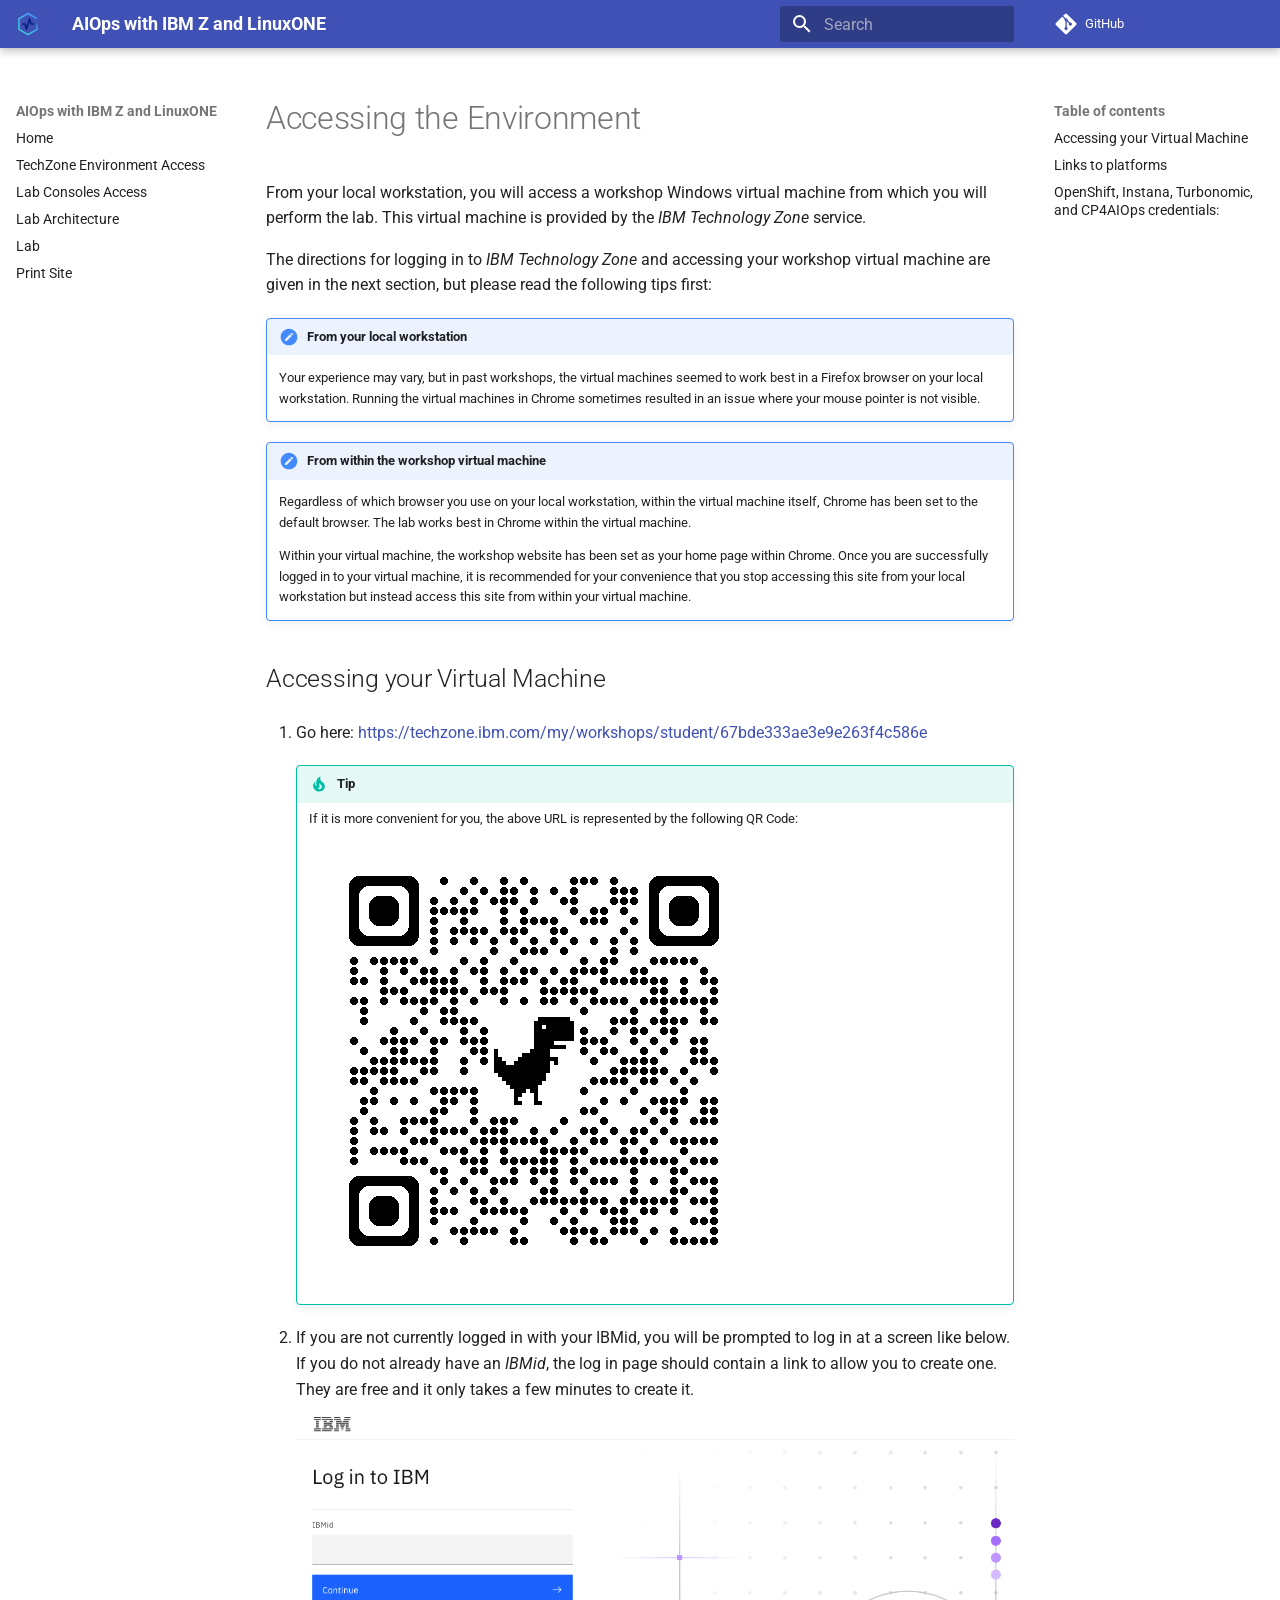
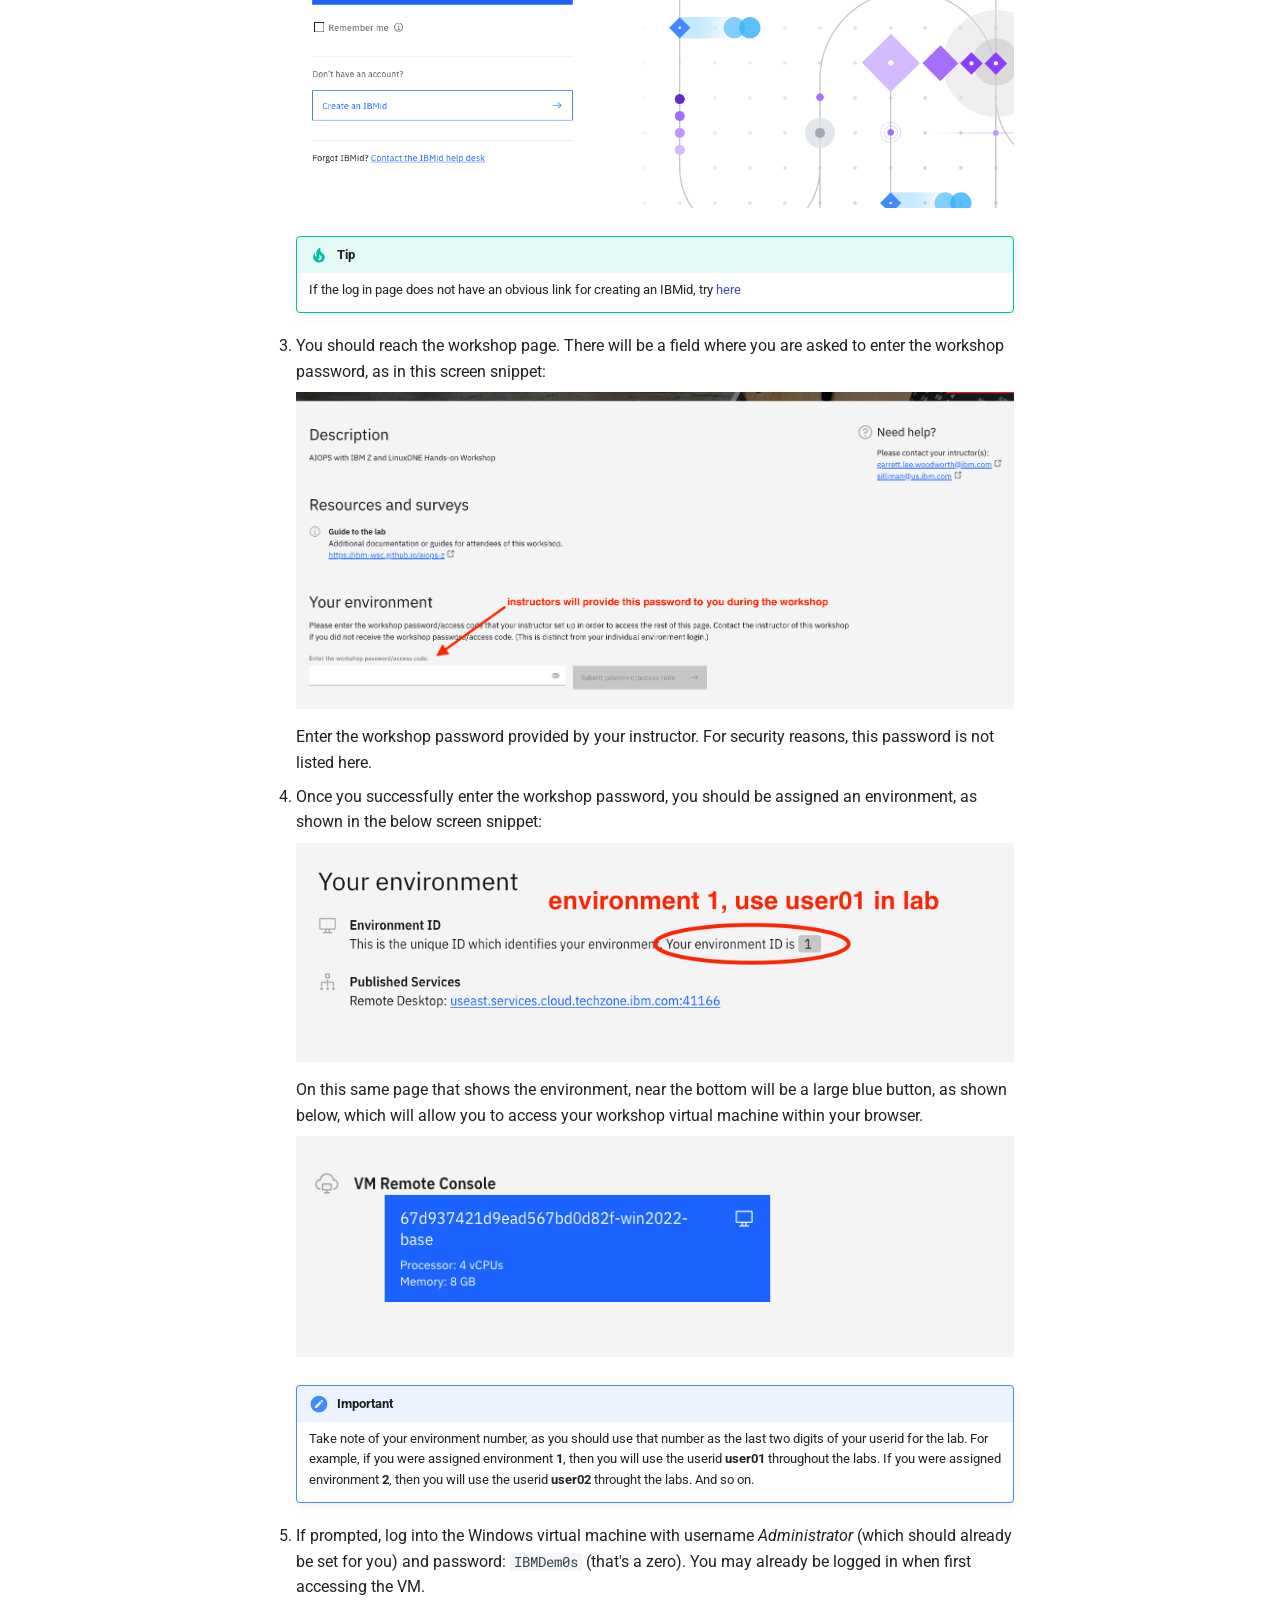
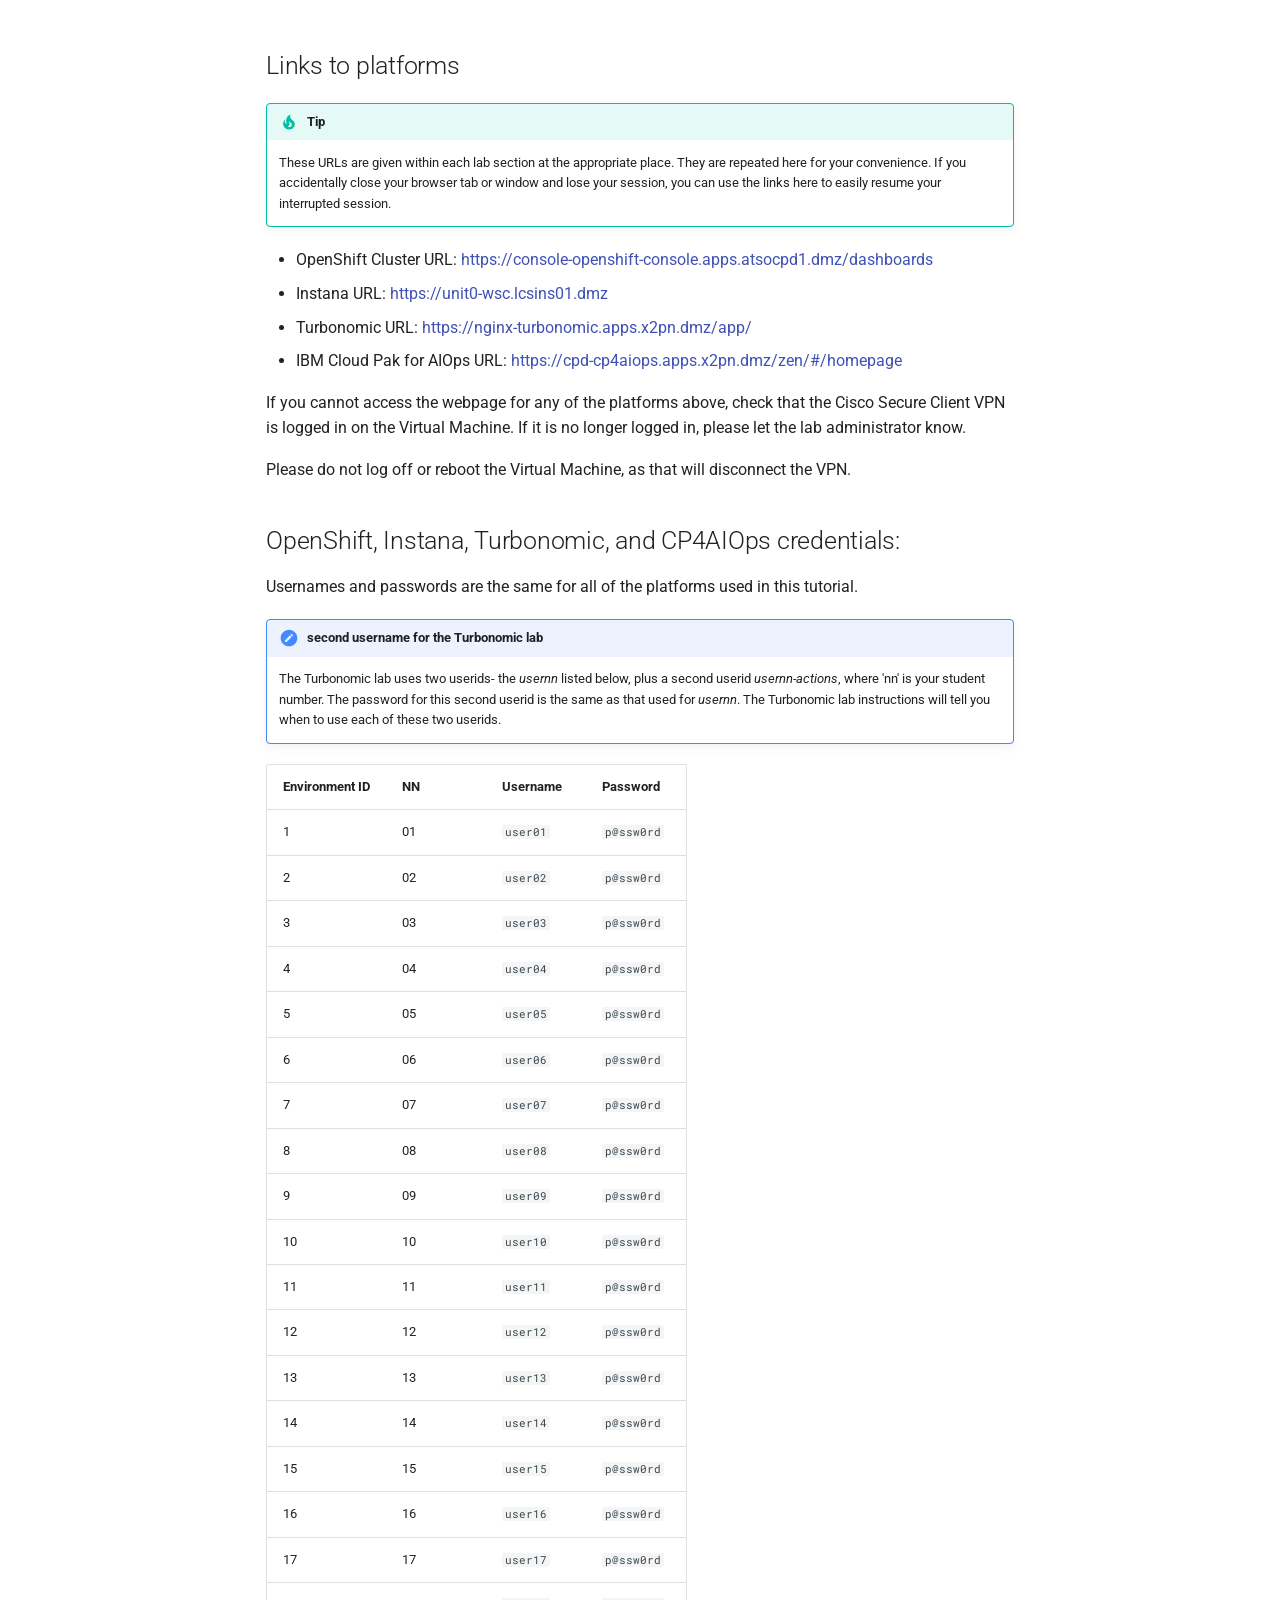
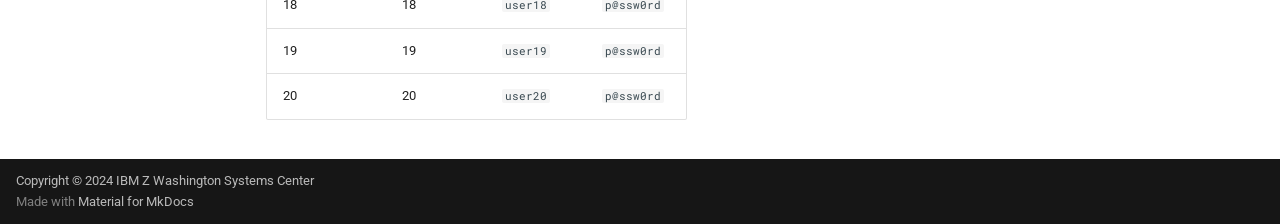
==== access/index.html @ 3d84661c "Deployed  with MkDocs version: 1.6.1" ====
<!doctype html>
<html lang="en" class="no-js">
  <head>
    
      <meta charset="utf-8">
      <meta name="viewport" content="width=device-width,initial-scale=1">
      
      
      
        <link rel="canonical" href="https://ibm-wsc.github.io/aiops-z-SHARE/access/">
      
      
      
      
      <link rel="icon" href="../images/CP4AIOps-logo.svg">
      <meta name="generator" content="mkdocs-1.6.1, mkdocs-material-9.6.12">
    
    
      
        <title>Accessing the Environment - AIOps with IBM Z and LinuxONE</title>
      
    
    
      <link rel="stylesheet" href="../assets/stylesheets/main.2afb09e1.min.css">
      
        
        <link rel="stylesheet" href="../assets/stylesheets/palette.06af60db.min.css">
      
      


    
    
      
    
    
      
        
        
        <link rel="preconnect" href="https://fonts.gstatic.com" crossorigin>
        <link rel="stylesheet" href="https://fonts.googleapis.com/css?family=Roboto:300,300i,400,400i,700,700i%7CRoboto+Mono:400,400i,700,700i&display=fallback">
        <style>:root{--md-text-font:"Roboto";--md-code-font:"Roboto Mono"}</style>
      
    
    
      <link rel="stylesheet" href="../css/print-site.css">
    
      <link rel="stylesheet" href="../css/print-site-material.css">
    
      <link rel="stylesheet" href="../stylesheets/extra.css">
    
    <script>__md_scope=new URL("..",location),__md_hash=e=>[...e].reduce(((e,_)=>(e<<5)-e+_.charCodeAt(0)),0),__md_get=(e,_=localStorage,t=__md_scope)=>JSON.parse(_.getItem(t.pathname+"."+e)),__md_set=(e,_,t=localStorage,a=__md_scope)=>{try{t.setItem(a.pathname+"."+e,JSON.stringify(_))}catch(e){}}</script>
    
      

    
    
    
  </head>
  
  
    
    
    
    
    
    <body dir="ltr" data-md-color-scheme="default" data-md-color-primary="indigo" data-md-color-accent="indigo">
  
    
    <input class="md-toggle" data-md-toggle="drawer" type="checkbox" id="__drawer" autocomplete="off">
    <input class="md-toggle" data-md-toggle="search" type="checkbox" id="__search" autocomplete="off">
    <label class="md-overlay" for="__drawer"></label>
    <div data-md-component="skip">
      
        
        <a href="#accessing-the-environment" class="md-skip">
          Skip to content
        </a>
      
    </div>
    <div data-md-component="announce">
      
    </div>
    
    
      

  

<header class="md-header md-header--shadow" data-md-component="header">
  <nav class="md-header__inner md-grid" aria-label="Header">
    <a href=".." title="AIOps with IBM Z and LinuxONE" class="md-header__button md-logo" aria-label="AIOps with IBM Z and LinuxONE" data-md-component="logo">
      
  <img src="../images/CP4AIOps-logo.svg" alt="logo">

    </a>
    <label class="md-header__button md-icon" for="__drawer">
      
      <svg xmlns="http://www.w3.org/2000/svg" viewBox="0 0 24 24"><path d="M3 6h18v2H3zm0 5h18v2H3zm0 5h18v2H3z"/></svg>
    </label>
    <div class="md-header__title" data-md-component="header-title">
      <div class="md-header__ellipsis">
        <div class="md-header__topic">
          <span class="md-ellipsis">
            AIOps with IBM Z and LinuxONE
          </span>
        </div>
        <div class="md-header__topic" data-md-component="header-topic">
          <span class="md-ellipsis">
            
              Accessing the Environment
            
          </span>
        </div>
      </div>
    </div>
    
      
    
    
    
    
      
      
        <label class="md-header__button md-icon" for="__search">
          
          <svg xmlns="http://www.w3.org/2000/svg" viewBox="0 0 24 24"><path d="M9.5 3A6.5 6.5 0 0 1 16 9.5c0 1.61-.59 3.09-1.56 4.23l.27.27h.79l5 5-1.5 1.5-5-5v-.79l-.27-.27A6.52 6.52 0 0 1 9.5 16 6.5 6.5 0 0 1 3 9.5 6.5 6.5 0 0 1 9.5 3m0 2C7 5 5 7 5 9.5S7 14 9.5 14 14 12 14 9.5 12 5 9.5 5"/></svg>
        </label>
        <div class="md-search" data-md-component="search" role="dialog">
  <label class="md-search__overlay" for="__search"></label>
  <div class="md-search__inner" role="search">
    <form class="md-search__form" name="search">
      <input type="text" class="md-search__input" name="query" aria-label="Search" placeholder="Search" autocapitalize="off" autocorrect="off" autocomplete="off" spellcheck="false" data-md-component="search-query" required>
      <label class="md-search__icon md-icon" for="__search">
        
        <svg xmlns="http://www.w3.org/2000/svg" viewBox="0 0 24 24"><path d="M9.5 3A6.5 6.5 0 0 1 16 9.5c0 1.61-.59 3.09-1.56 4.23l.27.27h.79l5 5-1.5 1.5-5-5v-.79l-.27-.27A6.52 6.52 0 0 1 9.5 16 6.5 6.5 0 0 1 3 9.5 6.5 6.5 0 0 1 9.5 3m0 2C7 5 5 7 5 9.5S7 14 9.5 14 14 12 14 9.5 12 5 9.5 5"/></svg>
        
        <svg xmlns="http://www.w3.org/2000/svg" viewBox="0 0 24 24"><path d="M20 11v2H8l5.5 5.5-1.42 1.42L4.16 12l7.92-7.92L13.5 5.5 8 11z"/></svg>
      </label>
      <nav class="md-search__options" aria-label="Search">
        
        <button type="reset" class="md-search__icon md-icon" title="Clear" aria-label="Clear" tabindex="-1">
          
          <svg xmlns="http://www.w3.org/2000/svg" viewBox="0 0 24 24"><path d="M19 6.41 17.59 5 12 10.59 6.41 5 5 6.41 10.59 12 5 17.59 6.41 19 12 13.41 17.59 19 19 17.59 13.41 12z"/></svg>
        </button>
      </nav>
      
        <div class="md-search__suggest" data-md-component="search-suggest"></div>
      
    </form>
    <div class="md-search__output">
      <div class="md-search__scrollwrap" tabindex="0" data-md-scrollfix>
        <div class="md-search-result" data-md-component="search-result">
          <div class="md-search-result__meta">
            Initializing search
          </div>
          <ol class="md-search-result__list" role="presentation"></ol>
        </div>
      </div>
    </div>
  </div>
</div>
      
    
    
      <div class="md-header__source">
        <a href="https://github.com/ibm-wsc/aiops-z-SHARE/" title="Go to repository" class="md-source" data-md-component="source">
  <div class="md-source__icon md-icon">
    
    <svg xmlns="http://www.w3.org/2000/svg" viewBox="0 0 448 512"><!--! Font Awesome Free 6.7.2 by @fontawesome - https://fontawesome.com License - https://fontawesome.com/license/free (Icons: CC BY 4.0, Fonts: SIL OFL 1.1, Code: MIT License) Copyright 2024 Fonticons, Inc.--><path d="M439.55 236.05 244 40.45a28.87 28.87 0 0 0-40.81 0l-40.66 40.63 51.52 51.52c27.06-9.14 52.68 16.77 43.39 43.68l49.66 49.66c34.23-11.8 61.18 31 35.47 56.69-26.49 26.49-70.21-2.87-56-37.34L240.22 199v121.85c25.3 12.54 22.26 41.85 9.08 55a34.34 34.34 0 0 1-48.55 0c-17.57-17.6-11.07-46.91 11.25-56v-123c-20.8-8.51-24.6-30.74-18.64-45L142.57 101 8.45 235.14a28.86 28.86 0 0 0 0 40.81l195.61 195.6a28.86 28.86 0 0 0 40.8 0l194.69-194.69a28.86 28.86 0 0 0 0-40.81"/></svg>
  </div>
  <div class="md-source__repository">
    GitHub
  </div>
</a>
      </div>
    
  </nav>
  
</header>
    
    <div class="md-container" data-md-component="container">
      
      
        
          
        
      
      <main class="md-main" data-md-component="main">
        <div class="md-main__inner md-grid">
          
            
              
              <div class="md-sidebar md-sidebar--primary" data-md-component="sidebar" data-md-type="navigation" >
                <div class="md-sidebar__scrollwrap">
                  <div class="md-sidebar__inner">
                    



<nav class="md-nav md-nav--primary" aria-label="Navigation" data-md-level="0">
  <label class="md-nav__title" for="__drawer">
    <a href=".." title="AIOps with IBM Z and LinuxONE" class="md-nav__button md-logo" aria-label="AIOps with IBM Z and LinuxONE" data-md-component="logo">
      
  <img src="../images/CP4AIOps-logo.svg" alt="logo">

    </a>
    AIOps with IBM Z and LinuxONE
  </label>
  
    <div class="md-nav__source">
      <a href="https://github.com/ibm-wsc/aiops-z-SHARE/" title="Go to repository" class="md-source" data-md-component="source">
  <div class="md-source__icon md-icon">
    
    <svg xmlns="http://www.w3.org/2000/svg" viewBox="0 0 448 512"><!--! Font Awesome Free 6.7.2 by @fontawesome - https://fontawesome.com License - https://fontawesome.com/license/free (Icons: CC BY 4.0, Fonts: SIL OFL 1.1, Code: MIT License) Copyright 2024 Fonticons, Inc.--><path d="M439.55 236.05 244 40.45a28.87 28.87 0 0 0-40.81 0l-40.66 40.63 51.52 51.52c27.06-9.14 52.68 16.77 43.39 43.68l49.66 49.66c34.23-11.8 61.18 31 35.47 56.69-26.49 26.49-70.21-2.87-56-37.34L240.22 199v121.85c25.3 12.54 22.26 41.85 9.08 55a34.34 34.34 0 0 1-48.55 0c-17.57-17.6-11.07-46.91 11.25-56v-123c-20.8-8.51-24.6-30.74-18.64-45L142.57 101 8.45 235.14a28.86 28.86 0 0 0 0 40.81l195.61 195.6a28.86 28.86 0 0 0 40.8 0l194.69-194.69a28.86 28.86 0 0 0 0-40.81"/></svg>
  </div>
  <div class="md-source__repository">
    GitHub
  </div>
</a>
    </div>
  
  <ul class="md-nav__list" data-md-scrollfix>
    
      
      
  
  
  
  
    <li class="md-nav__item">
      <a href=".." class="md-nav__link">
        
  
  
  <span class="md-ellipsis">
    Home
    
  </span>
  

      </a>
    </li>
  

    
      
      
  
  
  
  
    <li class="md-nav__item">
      <a href="../techzone-access/" class="md-nav__link">
        
  
  
  <span class="md-ellipsis">
    TechZone Environment Access
    
  </span>
  

      </a>
    </li>
  

    
      
      
  
  
  
  
    <li class="md-nav__item">
      <a href="../console-access/" class="md-nav__link">
        
  
  
  <span class="md-ellipsis">
    Lab Consoles Access
    
  </span>
  

      </a>
    </li>
  

    
      
      
  
  
  
  
    <li class="md-nav__item">
      <a href="../workshop-architecture/" class="md-nav__link">
        
  
  
  <span class="md-ellipsis">
    Lab Architecture
    
  </span>
  

      </a>
    </li>
  

    
      
      
  
  
  
  
    <li class="md-nav__item">
      <a href="../labs/share-lab/" class="md-nav__link">
        
  
  
  <span class="md-ellipsis">
    Lab
    
  </span>
  

      </a>
    </li>
  

    
      
      
  
  
  
  
    <li class="md-nav__item">
      <a href="../print_page/" class="md-nav__link">
        
  
  
  <span class="md-ellipsis">
    Print Site
    
  </span>
  

      </a>
    </li>
  

    
  </ul>
</nav>
                  </div>
                </div>
              </div>
            
            
              
              <div class="md-sidebar md-sidebar--secondary" data-md-component="sidebar" data-md-type="toc" >
                <div class="md-sidebar__scrollwrap">
                  <div class="md-sidebar__inner">
                    

<nav class="md-nav md-nav--secondary" aria-label="Table of contents">
  
  
  
    
  
  
    <label class="md-nav__title" for="__toc">
      <span class="md-nav__icon md-icon"></span>
      Table of contents
    </label>
    <ul class="md-nav__list" data-md-component="toc" data-md-scrollfix>
      
        <li class="md-nav__item">
  <a href="#accessing-your-virtual-machine" class="md-nav__link">
    <span class="md-ellipsis">
      Accessing your Virtual Machine
    </span>
  </a>
  
</li>
      
        <li class="md-nav__item">
  <a href="#links-to-platforms" class="md-nav__link">
    <span class="md-ellipsis">
      Links to platforms
    </span>
  </a>
  
</li>
      
        <li class="md-nav__item">
  <a href="#openshift-instana-turbonomic-and-cp4aiops-credentials" class="md-nav__link">
    <span class="md-ellipsis">
      OpenShift, Instana, Turbonomic, and CP4AIOps credentials:
    </span>
  </a>
  
</li>
      
    </ul>
  
</nav>
                  </div>
                </div>
              </div>
            
          
          
            <div class="md-content" data-md-component="content">
              <article class="md-content__inner md-typeset">
                
                  


  
  


<h1 id="accessing-the-environment">Accessing the Environment<a class="headerlink" href="#accessing-the-environment" title="Permanent link">&para;</a></h1>
<p>From your local workstation, you will access a workshop Windows virtual machine from which you will perform the lab. This virtual machine is provided by the <em>IBM Technology Zone</em> service. </p>
<p>The directions for logging in to <em>IBM Technology Zone</em> and accessing your workshop virtual machine are given in the next section, but please read the following tips first:</p>
<div class="admonition important">
<p class="admonition-title">From your local workstation</p>
<p>Your experience may vary, but in past workshops, the virtual machines seemed to work best in a Firefox browser on your local workstation. Running the virtual machines in Chrome sometimes resulted in an issue where your mouse pointer is not visible.</p>
</div>
<div class="admonition important">
<p class="admonition-title">From within the workshop virtual machine</p>
<p>Regardless of which browser you use on your local workstation, within the virtual machine itself, Chrome has been set to the default browser. The lab works best in Chrome within the virtual machine.</p>
<p>Within your virtual machine, the workshop website has been set as your home page within Chrome. Once you are successfully logged in to your virtual machine, it is recommended for your convenience that you stop accessing this site from your local workstation but instead access this site from within your virtual machine.</p>
</div>
<h2 id="accessing-your-virtual-machine">Accessing your Virtual Machine<a class="headerlink" href="#accessing-your-virtual-machine" title="Permanent link">&para;</a></h2>
<ol>
<li>
<p>Go here: <a href="https://techzone.ibm.com/my/workshops/student/67bde333ae3e9e263f4c586e" target="_new">https://techzone.ibm.com/my/workshops/student/67bde333ae3e9e263f4c586e</a></p>
<div class="admonition tip">
<p class="admonition-title">Tip</p>
<p>If it is more convenient for you, the above URL is represented by the following QR Code:  </p>
<p><img alt="qrcode_techzone.ibm.com" src="../images/qrcode_techzone.ibm.com.png" /></p>
</div>
</li>
<li>
<p>If you are not currently logged in with your IBMid, you will be prompted to log in at a screen like below. If you do not already have an <em>IBMid</em>, the log in page should contain a link to allow you to create one.  They are free and it only takes a few minutes to create it. </p>
<p><img alt="IBMId-login" src="../images/IBMId-login.png" /></p>
<div class="admonition tip">
<p class="admonition-title">Tip</p>
<p>If the log in page does not have an obvious link for creating an IBMid, try <a href="https://www.ibm.com/account/reg/us-en/signup?formid=urx-19776&amp;target=https%3A%2F%2Flogin.ibm.com%2Foidc%2Fendpoint%2Fdefault%2Fauthorize%3FqsId%3Db9977aed-1e6b-4321-9b43-ee4365544452%26client_id%3DODllMDk4YzItMjgxOC00" target="_new">here</a></p>
</div>
</li>
<li>
<p>You should reach the workshop page.  There will be a field where you are asked to enter the workshop password, as in this screen snippet:</p>
<p><img alt="workshop-login" src="../images/workshop-login.png" /></p>
<p>Enter the workshop password provided by your instructor. For security reasons, this password is not listed here.</p>
</li>
<li>
<p>Once you successfully enter the workshop password, you should be assigned an environment, as shown in the below screen snippet:</p>
<p><img alt="environment-userid" src="../images/environment-userid.png" /></p>
<p>On this same page that shows the environment, near the bottom will be a large blue button, as shown below, which will allow you to access your workshop virtual machine within your browser.</p>
<p><img alt="big-blue-button" src="../images/big-blue-button.png" /></p>
<div class="admonition important">
<p class="admonition-title">Important</p>
<p>Take note of your environment number, as you should use that number as the last two digits of your userid for the lab.  For example, if you were assigned environment <strong>1</strong>, then you will use the userid <strong>user01</strong> throughout the labs.  If you were assigned environment <strong>2</strong>, then you will use the userid <strong>user02</strong> throught the labs. And so on.</p>
</div>
</li>
<li>
<p>If prompted, log into the Windows virtual machine with username <em>Administrator</em> (which should already be set for you) and password: <code>IBMDem0s</code> (that's a zero). You may already be logged in when first accessing the VM.</p>
</li>
</ol>
<h2 id="links-to-platforms">Links to platforms<a class="headerlink" href="#links-to-platforms" title="Permanent link">&para;</a></h2>
<div class="admonition tip">
<p class="admonition-title">Tip</p>
<p>These URLs are given within each lab section at the appropriate place.  They are repeated here for your convenience. If you accidentally close your browser tab or window and lose your session, you can use the links here to easily resume your interrupted session.  </p>
</div>
<ul>
<li>OpenShift Cluster URL: <a href="https://console-openshift-console.apps.atsocpd1.dmz/dashboards" target="wsc_ocpconsole">https://console-openshift-console.apps.atsocpd1.dmz/dashboards</a></li>
<li>Instana URL: <a href="https://unit0-wsc.lcsins01.dmz" target="wsc_instana">https://unit0-wsc.lcsins01.dmz</a></li>
<li>Turbonomic URL: <a href="https://nginx-turbonomic.apps.x2pn.dmz/app/" target="wsc_turbo">https://nginx-turbonomic.apps.x2pn.dmz/app/</a></li>
<li>IBM Cloud Pak for AIOps URL: <a href="https://cpd-cp4aiops.apps.x2pn.dmz/zen/#/homepage" target="wsc_cp4aiops">https://cpd-cp4aiops.apps.x2pn.dmz/zen/#/homepage</a></li>
</ul>
<p>If you cannot access the webpage for any of the platforms above, check that the Cisco Secure Client VPN is logged in on the Virtual Machine. If it is no longer logged in, please let the lab administrator know.</p>
<p>Please do not log off or reboot the Virtual Machine, as that will disconnect the VPN.</p>
<h2 id="openshift-instana-turbonomic-and-cp4aiops-credentials">OpenShift, Instana, Turbonomic, and CP4AIOps credentials:<a class="headerlink" href="#openshift-instana-turbonomic-and-cp4aiops-credentials" title="Permanent link">&para;</a></h2>
<p>Usernames and passwords are the same for all of the platforms used in this tutorial.</p>
<div class="admonition note">
<p class="admonition-title">second username for the Turbonomic lab</p>
<p>The Turbonomic lab uses two userids- the <em>usernn</em> listed below, plus a second userid <em>usernn-actions</em>, where 'nn' is your student number.  The password for this second userid is the same as that used for <em>usernn</em>. The Turbonomic lab instructions will tell you when to use each of these two userids.</p>
</div>
<table>
<thead>
<tr>
<th>Environment ID</th>
<th>NN</th>
<th>Username</th>
<th>Password</th>
</tr>
</thead>
<tbody>
<tr>
<td>1</td>
<td>01</td>
<td><code>user01</code></td>
<td><code>p@ssw0rd</code></td>
</tr>
<tr>
<td>2</td>
<td>02</td>
<td><code>user02</code></td>
<td><code>p@ssw0rd</code></td>
</tr>
<tr>
<td>3</td>
<td>03</td>
<td><code>user03</code></td>
<td><code>p@ssw0rd</code></td>
</tr>
<tr>
<td>4</td>
<td>04</td>
<td><code>user04</code></td>
<td><code>p@ssw0rd</code></td>
</tr>
<tr>
<td>5</td>
<td>05</td>
<td><code>user05</code></td>
<td><code>p@ssw0rd</code></td>
</tr>
<tr>
<td>6</td>
<td>06</td>
<td><code>user06</code></td>
<td><code>p@ssw0rd</code></td>
</tr>
<tr>
<td>7</td>
<td>07</td>
<td><code>user07</code></td>
<td><code>p@ssw0rd</code></td>
</tr>
<tr>
<td>8</td>
<td>08</td>
<td><code>user08</code></td>
<td><code>p@ssw0rd</code></td>
</tr>
<tr>
<td>9</td>
<td>09</td>
<td><code>user09</code></td>
<td><code>p@ssw0rd</code></td>
</tr>
<tr>
<td>10</td>
<td>10</td>
<td><code>user10</code></td>
<td><code>p@ssw0rd</code></td>
</tr>
<tr>
<td>11</td>
<td>11</td>
<td><code>user11</code></td>
<td><code>p@ssw0rd</code></td>
</tr>
<tr>
<td>12</td>
<td>12</td>
<td><code>user12</code></td>
<td><code>p@ssw0rd</code></td>
</tr>
<tr>
<td>13</td>
<td>13</td>
<td><code>user13</code></td>
<td><code>p@ssw0rd</code></td>
</tr>
<tr>
<td>14</td>
<td>14</td>
<td><code>user14</code></td>
<td><code>p@ssw0rd</code></td>
</tr>
<tr>
<td>15</td>
<td>15</td>
<td><code>user15</code></td>
<td><code>p@ssw0rd</code></td>
</tr>
<tr>
<td>16</td>
<td>16</td>
<td><code>user16</code></td>
<td><code>p@ssw0rd</code></td>
</tr>
<tr>
<td>17</td>
<td>17</td>
<td><code>user17</code></td>
<td><code>p@ssw0rd</code></td>
</tr>
<tr>
<td>18</td>
<td>18</td>
<td><code>user18</code></td>
<td><code>p@ssw0rd</code></td>
</tr>
<tr>
<td>19</td>
<td>19</td>
<td><code>user19</code></td>
<td><code>p@ssw0rd</code></td>
</tr>
<tr>
<td>20</td>
<td>20</td>
<td><code>user20</code></td>
<td><code>p@ssw0rd</code></td>
</tr>
</tbody>
</table>












                
              </article>
            </div>
          
          
<script>var target=document.getElementById(location.hash.slice(1));target&&target.name&&(target.checked=target.name.startsWith("__tabbed_"))</script>
        </div>
        
      </main>
      
        <footer class="md-footer">
  
    
  
  <div class="md-footer-meta md-typeset">
    <div class="md-footer-meta__inner md-grid">
      <div class="md-copyright">
  
    <div class="md-copyright__highlight">
      Copyright © 2024 IBM Z Washington Systems Center
    </div>
  
  
    Made with
    <a href="https://squidfunk.github.io/mkdocs-material/" target="_blank" rel="noopener">
      Material for MkDocs
    </a>
  
</div>
      
    </div>
  </div>
</footer>
      
    </div>
    <div class="md-dialog" data-md-component="dialog">
      <div class="md-dialog__inner md-typeset"></div>
    </div>
    
      <div class="md-progress" data-md-component="progress" role="progressbar"></div>
    
    
    
      
      <script id="__config" type="application/json">{"base": "..", "features": ["search.suggest", "search.highlight", "navigation.instant", "navigation.instant.progress", "navigation.footer"], "search": "../assets/javascripts/workers/search.f8cc74c7.min.js", "tags": null, "translations": {"clipboard.copied": "Copied to clipboard", "clipboard.copy": "Copy to clipboard", "search.result.more.one": "1 more on this page", "search.result.more.other": "# more on this page", "search.result.none": "No matching documents", "search.result.one": "1 matching document", "search.result.other": "# matching documents", "search.result.placeholder": "Type to start searching", "search.result.term.missing": "Missing", "select.version": "Select version"}, "version": null}</script>
    
    
      <script src="../assets/javascripts/bundle.c8b220af.min.js"></script>
      
        <script src="../js/print-site.js"></script>
      
    
  </body>
</html>
---- assets/stylesheets/main.2afb09e1.min.css ----
@charset "UTF-8";html{-webkit-text-size-adjust:none;-moz-text-size-adjust:none;text-size-adjust:none;box-sizing:border-box}*,:after,:before{box-sizing:inherit}@media (prefers-reduced-motion){*,:after,:before{transition:none!important}}body{margin:0}a,button,input,label{-webkit-tap-highlight-color:transparent}a{color:inherit;text-decoration:none}hr{border:0;box-sizing:initial;display:block;height:.05rem;overflow:visible;padding:0}small{font-size:80%}sub,sup{line-height:1em}img{border-style:none}table{border-collapse:initial;border-spacing:0}td,th{font-weight:400;vertical-align:top}button{background:#0000;border:0;font-family:inherit;font-size:inherit;margin:0;padding:0}input{border:0;outline:none}:root{--md-primary-fg-color:#4051b5;--md-primary-fg-color--light:#5d6cc0;--md-primary-fg-color--dark:#303fa1;--md-primary-bg-color:#fff;--md-primary-bg-color--light:#ffffffb3;--md-accent-fg-color:#526cfe;--md-accent-fg-color--transparent:#526cfe1a;--md-accent-bg-color:#fff;--md-accent-bg-color--light:#ffffffb3}[data-md-color-scheme=default]{color-scheme:light}[data-md-color-scheme=default] img[src$="#gh-dark-mode-only"],[data-md-color-scheme=default] img[src$="#only-dark"]{display:none}:root,[data-md-color-scheme=default]{--md-hue:225deg;--md-default-fg-color:#000000de;--md-default-fg-color--light:#0000008a;--md-default-fg-color--lighter:#00000052;--md-default-fg-color--lightest:#00000012;--md-default-bg-color:#fff;--md-default-bg-color--light:#ffffffb3;--md-default-bg-color--lighter:#ffffff4d;--md-default-bg-color--lightest:#ffffff1f;--md-code-fg-color:#36464e;--md-code-bg-color:#f5f5f5;--md-code-hl-color:#4287ff;--md-code-hl-color--light:#4287ff1a;--md-code-hl-number-color:#d52a2a;--md-code-hl-special-color:#db1457;--md-code-hl-function-color:#a846b9;--md-code-hl-constant-color:#6e59d9;--md-code-hl-keyword-color:#3f6ec6;--md-code-hl-string-color:#1c7d4d;--md-code-hl-name-color:var(--md-code-fg-color);--md-code-hl-operator-color:var(--md-default-fg-color--light);--md-code-hl-punctuation-color:var(--md-default-fg-color--light);--md-code-hl-comment-color:var(--md-default-fg-color--light);--md-code-hl-generic-color:var(--md-default-fg-color--light);--md-code-hl-variable-color:var(--md-default-fg-color--light);--md-typeset-color:var(--md-default-fg-color);--md-typeset-a-color:var(--md-primary-fg-color);--md-typeset-del-color:#f5503d26;--md-typeset-ins-color:#0bd57026;--md-typeset-kbd-color:#fafafa;--md-typeset-kbd-accent-color:#fff;--md-typeset-kbd-border-color:#b8b8b8;--md-typeset-mark-color:#ffff0080;--md-typeset-table-color:#0000001f;--md-typeset-table-color--light:rgba(0,0,0,.035);--md-admonition-fg-color:var(--md-default-fg-color);--md-admonition-bg-color:var(--md-default-bg-color);--md-warning-fg-color:#000000de;--md-warning-bg-color:#ff9;--md-footer-fg-color:#fff;--md-footer-fg-color--light:#ffffffb3;--md-footer-fg-color--lighter:#ffffff73;--md-footer-bg-color:#000000de;--md-footer-bg-color--dark:#00000052;--md-shadow-z1:0 0.2rem 0.5rem #0000000d,0 0 0.05rem #0000001a;--md-shadow-z2:0 0.2rem 0.5rem #0000001a,0 0 0.05rem #00000040;--md-shadow-z3:0 0.2rem 0.5rem #0003,0 0 0.05rem #00000059}.md-icon svg{fill:currentcolor;display:block;height:1.2rem;width:1.2rem}body{-webkit-font-smoothing:antialiased;-moz-osx-font-smoothing:grayscale;--md-text-font-family:var(--md-text-font,_),-apple-system,BlinkMacSystemFont,Helvetica,Arial,sans-serif;--md-code-font-family:var(--md-code-font,_),SFMono-Regular,Consolas,Menlo,monospace}aside,body,input{font-feature-settings:"kern","liga";color:var(--md-typeset-color);font-family:var(--md-text-font-family)}code,kbd,pre{font-feature-settings:"kern";font-family:var(--md-code-font-family)}:root{--md-typeset-table-sort-icon:url('data:image/svg+xml;charset=utf-8,<svg xmlns="http://www.w3.org/2000/svg" viewBox="0 0 24 24"><path d="m18 21-4-4h3V7h-3l4-4 4 4h-3v10h3M2 19v-2h10v2M2 13v-2h7v2M2 7V5h4v2z"/></svg>');--md-typeset-table-sort-icon--asc:url('data:image/svg+xml;charset=utf-8,<svg xmlns="http://www.w3.org/2000/svg" viewBox="0 0 24 24"><path d="M19 17h3l-4 4-4-4h3V3h2M2 17h10v2H2M6 5v2H2V5m0 6h7v2H2z"/></svg>');--md-typeset-table-sort-icon--desc:url('data:image/svg+xml;charset=utf-8,<svg xmlns="http://www.w3.org/2000/svg" viewBox="0 0 24 24"><path d="M19 7h3l-4-4-4 4h3v14h2M2 17h10v2H2M6 5v2H2V5m0 6h7v2H2z"/></svg>')}.md-typeset{-webkit-print-color-adjust:exact;color-adjust:exact;font-size:.8rem;line-height:1.6;overflow-wrap:break-word}@media print{.md-typeset{font-size:.68rem}}.md-typeset blockquote,.md-typeset dl,.md-typeset figure,.md-typeset ol,.md-typeset pre,.md-typeset ul{margin-bottom:1em;margin-top:1em}.md-typeset h1{color:var(--md-default-fg-color--light);font-size:2em;line-height:1.3;margin:0 0 1.25em}.md-typeset h1,.md-typeset h2{font-weight:300;letter-spacing:-.01em}.md-typeset h2{font-size:1.5625em;line-height:1.4;margin:1.6em 0 .64em}.md-typeset h3{font-size:1.25em;font-weight:400;letter-spacing:-.01em;line-height:1.5;margin:1.6em 0 .8em}.md-typeset h2+h3{margin-top:.8em}.md-typeset h4{font-weight:700;letter-spacing:-.01em;margin:1em 0}.md-typeset h5,.md-typeset h6{color:var(--md-default-fg-color--light);font-size:.8em;font-weight:700;letter-spacing:-.01em;margin:1.25em 0}.md-typeset h5{text-transform:uppercase}.md-typeset h5 code{text-transform:none}.md-typeset hr{border-bottom:.05rem solid var(--md-default-fg-color--lightest);display:flow-root;margin:1.5em 0}.md-typeset a{color:var(--md-typeset-a-color);word-break:break-word}.md-typeset a,.md-typeset a:before{transition:color 125ms}.md-typeset a:focus,.md-typeset a:hover{color:var(--md-accent-fg-color)}.md-typeset a:focus code,.md-typeset a:hover code{background-color:var(--md-accent-fg-color--transparent)}.md-typeset a code{color:currentcolor;transition:background-color 125ms}.md-typeset a.focus-visible{outline-color:var(--md-accent-fg-color);outline-offset:.2rem}.md-typeset code,.md-typeset kbd,.md-typeset pre{color:var(--md-code-fg-color);direction:ltr;font-variant-ligatures:none}@media print{.md-typeset code,.md-typeset kbd,.md-typeset pre{white-space:pre-wrap}}.md-typeset code{background-color:var(--md-code-bg-color);border-radius:.1rem;-webkit-box-decoration-break:clone;box-decoration-break:clone;font-size:.85em;padding:0 .2941176471em;word-break:break-word}.md-typeset code:not(.focus-visible){-webkit-tap-highlight-color:transparent;outline:none}.md-typeset pre{display:flow-root;line-height:1.4;position:relative}.md-typeset pre>code{-webkit-box-decoration-break:slice;box-decoration-break:slice;box-shadow:none;display:block;margin:0;outline-color:var(--md-accent-fg-color);overflow:auto;padding:.7720588235em 1.1764705882em;scrollbar-color:var(--md-default-fg-color--lighter) #0000;scrollbar-width:thin;touch-action:auto;word-break:normal}.md-typeset pre>code:hover{scrollbar-color:var(--md-accent-fg-color) #0000}.md-typeset pre>code::-webkit-scrollbar{height:.2rem;width:.2rem}.md-typeset pre>code::-webkit-scrollbar-thumb{background-color:var(--md-default-fg-color--lighter)}.md-typeset pre>code::-webkit-scrollbar-thumb:hover{background-color:var(--md-accent-fg-color)}.md-typeset kbd{background-color:var(--md-typeset-kbd-color);border-radius:.1rem;box-shadow:0 .1rem 0 .05rem var(--md-typeset-kbd-border-color),0 .1rem 0 var(--md-typeset-kbd-border-color),0 -.1rem .2rem var(--md-typeset-kbd-accent-color) inset;color:var(--md-default-fg-color);display:inline-block;font-size:.75em;padding:0 .6666666667em;vertical-align:text-top;word-break:break-word}.md-typeset mark{background-color:var(--md-typeset-mark-color);-webkit-box-decoration-break:clone;box-decoration-break:clone;color:inherit;word-break:break-word}.md-typeset abbr{border-bottom:.05rem dotted var(--md-default-fg-color--light);cursor:help;text-decoration:none}.md-typeset small{opacity:.75}[dir=ltr] .md-typeset sub,[dir=ltr] .md-typeset sup{margin-left:.078125em}[dir=rtl] .md-typeset sub,[dir=rtl] .md-typeset sup{margin-right:.078125em}[dir=ltr] .md-typeset blockquote{padding-left:.6rem}[dir=rtl] .md-typeset blockquote{padding-right:.6rem}[dir=ltr] .md-typeset blockquote{border-left:.2rem solid var(--md-default-fg-color--lighter)}[dir=rtl] .md-typeset blockquote{border-right:.2rem solid var(--md-default-fg-color--lighter)}.md-typeset blockquote{color:var(--md-default-fg-color--light);margin-left:0;margin-right:0}.md-typeset ul{list-style-type:disc}.md-typeset ul[type]{list-style-type:revert-layer}[dir=ltr] .md-typeset ol,[dir=ltr] .md-typeset ul{margin-left:.625em}[dir=rtl] .md-typeset ol,[dir=rtl] .md-typeset ul{margin-right:.625em}.md-typeset ol,.md-typeset ul{padding:0}.md-typeset ol:not([hidden]),.md-typeset ul:not([hidden]){display:flow-root}.md-typeset ol ol,.md-typeset ul ol{list-style-type:lower-alpha}.md-typeset ol ol ol,.md-typeset ul ol ol{list-style-type:lower-roman}.md-typeset ol ol ol ol,.md-typeset ul ol ol ol{list-style-type:upper-alpha}.md-typeset ol ol ol ol ol,.md-typeset ul ol ol ol ol{list-style-type:upper-roman}.md-typeset ol[type],.md-typeset ul[type]{list-style-type:revert-layer}[dir=ltr] .md-typeset ol li,[dir=ltr] .md-typeset ul li{margin-left:1.25em}[dir=rtl] .md-typeset ol li,[dir=rtl] .md-typeset ul li{margin-right:1.25em}.md-typeset ol li,.md-typeset ul li{margin-bottom:.5em}.md-typeset ol li blockquote,.md-typeset ol li p,.md-typeset ul li blockquote,.md-typeset ul li p{margin:.5em 0}.md-typeset ol li:last-child,.md-typeset ul li:last-child{margin-bottom:0}[dir=ltr] .md-typeset ol li ol,[dir=ltr] .md-typeset ol li ul,[dir=ltr] .md-typeset ul li ol,[dir=ltr] .md-typeset ul li ul{margin-left:.625em}[dir=rtl] .md-typeset ol li ol,[dir=rtl] .md-typeset ol li ul,[dir=rtl] .md-typeset ul li ol,[dir=rtl] .md-typeset ul li ul{margin-right:.625em}.md-typeset ol li ol,.md-typeset ol li ul,.md-typeset ul li ol,.md-typeset ul li ul{margin-bottom:.5em;margin-top:.5em}[dir=ltr] .md-typeset dd{margin-left:1.875em}[dir=rtl] .md-typeset dd{margin-right:1.875em}.md-typeset dd{margin-bottom:1.5em;margin-top:1em}.md-typeset img,.md-typeset svg,.md-typeset video{height:auto;max-width:100%}.md-typeset img[align=left]{margin:1em 1em 1em 0}.md-typeset img[align=right]{margin:1em 0 1em 1em}.md-typeset img[align]:only-child{margin-top:0}.md-typeset figure{display:flow-root;margin:1em auto;max-width:100%;text-align:center;width:-moz-fit-content;width:fit-content}.md-typeset figure img{display:block;margin:0 auto}.md-typeset figcaption{font-style:italic;margin:1em auto;max-width:24rem}.md-typeset iframe{max-width:100%}.md-typeset table:not([class]){background-color:var(--md-default-bg-color);border:.05rem solid var(--md-typeset-table-color);border-radius:.1rem;display:inline-block;font-size:.64rem;max-width:100%;overflow:auto;touch-action:auto}@media print{.md-typeset table:not([class]){display:table}}.md-typeset table:not([class])+*{margin-top:1.5em}.md-typeset table:not([class]) td>:first-child,.md-typeset table:not([class]) th>:first-child{margin-top:0}.md-typeset table:not([class]) td>:last-child,.md-typeset table:not([class]) th>:last-child{margin-bottom:0}.md-typeset table:not([class]) td:not([align]),.md-typeset table:not([class]) th:not([align]){text-align:left}[dir=rtl] .md-typeset table:not([class]) td:not([align]),[dir=rtl] .md-typeset table:not([class]) th:not([align]){text-align:right}.md-typeset table:not([class]) th{font-weight:700;min-width:5rem;padding:.9375em 1.25em;vertical-align:top}.md-typeset table:not([class]) td{border-top:.05rem solid var(--md-typeset-table-color);padding:.9375em 1.25em;vertical-align:top}.md-typeset table:not([class]) tbody tr{transition:background-color 125ms}.md-typeset table:not([class]) tbody tr:hover{background-color:var(--md-typeset-table-color--light);box-shadow:0 .05rem 0 var(--md-default-bg-color) inset}.md-typeset table:not([class]) a{word-break:normal}.md-typeset table th[role=columnheader]{cursor:pointer}[dir=ltr] .md-typeset table th[role=columnheader]:after{margin-left:.5em}[dir=rtl] .md-typeset table th[role=columnheader]:after{margin-right:.5em}.md-typeset table th[role=columnheader]:after{content:"";display:inline-block;height:1.2em;-webkit-mask-image:var(--md-typeset-table-sort-icon);mask-image:var(--md-typeset-table-sort-icon);-webkit-mask-repeat:no-repeat;mask-repeat:no-repeat;-webkit-mask-size:contain;mask-size:contain;transition:background-color 125ms;vertical-align:text-bottom;width:1.2em}.md-typeset table th[role=columnheader]:hover:after{background-color:var(--md-default-fg-color--lighter)}.md-typeset table th[role=columnheader][aria-sort=ascending]:after{background-color:var(--md-default-fg-color--light);-webkit-mask-image:var(--md-typeset-table-sort-icon--asc);mask-image:var(--md-typeset-table-sort-icon--asc)}.md-typeset table th[role=columnheader][aria-sort=descending]:after{background-color:var(--md-default-fg-color--light);-webkit-mask-image:var(--md-typeset-table-sort-icon--desc);mask-image:var(--md-typeset-table-sort-icon--desc)}.md-typeset__scrollwrap{margin:1em -.8rem;overflow-x:auto;touch-action:auto}.md-typeset__table{display:inline-block;margin-bottom:.5em;padding:0 .8rem}@media print{.md-typeset__table{display:block}}html .md-typeset__table table{display:table;margin:0;overflow:hidden;width:100%}@media screen and (max-width:44.984375em){.md-content__inner>pre{margin:1em -.8rem}.md-content__inner>pre code{border-radius:0}}.md-typeset .md-author{border-radius:100%;display:block;flex-shrink:0;height:1.6rem;overflow:hidden;position:relative;transition:color 125ms,transform 125ms;width:1.6rem}.md-typeset .md-author img{display:block}.md-typeset .md-author--more{background:var(--md-default-fg-color--lightest);color:var(--md-default-fg-color--lighter);font-size:.6rem;font-weight:700;line-height:1.6rem;text-align:center}.md-typeset .md-author--long{height:2.4rem;width:2.4rem}.md-typeset a.md-author{transform:scale(1)}.md-typeset a.md-author img{border-radius:100%;filter:grayscale(100%) opacity(75%);transition:filter 125ms}.md-typeset a.md-author:focus,.md-typeset a.md-author:hover{transform:scale(1.1);z-index:1}.md-typeset a.md-author:focus img,.md-typeset a.md-author:hover img{filter:grayscale(0)}.md-banner{background-color:var(--md-footer-bg-color);color:var(--md-footer-fg-color);overflow:auto}@media print{.md-banner{display:none}}.md-banner--warning{background-color:var(--md-warning-bg-color);color:var(--md-warning-fg-color)}.md-banner__inner{font-size:.7rem;margin:.6rem auto;padding:0 .8rem}[dir=ltr] .md-banner__button{float:right}[dir=rtl] .md-banner__button{float:left}.md-banner__button{color:inherit;cursor:pointer;transition:opacity .25s}.no-js .md-banner__button{display:none}.md-banner__button:hover{opacity:.7}html{font-size:125%;height:100%;overflow-x:hidden}@media screen and (min-width:100em){html{font-size:137.5%}}@media screen and (min-width:125em){html{font-size:150%}}body{background-color:var(--md-default-bg-color);display:flex;flex-direction:column;font-size:.5rem;min-height:100%;position:relative;width:100%}@media print{body{display:block}}@media screen and (max-width:59.984375em){body[data-md-scrolllock]{position:fixed}}.md-grid{margin-left:auto;margin-right:auto;max-width:61rem}.md-container{display:flex;flex-direction:column;flex-grow:1}@media print{.md-container{display:block}}.md-main{flex-grow:1}.md-main__inner{display:flex;height:100%;margin-top:1.5rem}.md-ellipsis{overflow:hidden;text-overflow:ellipsis}.md-toggle{display:none}.md-option{height:0;opacity:0;position:absolute;width:0}.md-option:checked+label:not([hidden]){display:block}.md-option.focus-visible+label{outline-color:var(--md-accent-fg-color);outline-style:auto}.md-skip{background-color:var(--md-default-fg-color);border-radius:.1rem;color:var(--md-default-bg-color);font-size:.64rem;margin:.5rem;opacity:0;outline-color:var(--md-accent-fg-color);padding:.3rem .5rem;position:fixed;transform:translateY(.4rem);z-index:-1}.md-skip:focus{opacity:1;transform:translateY(0);transition:transform .25s cubic-bezier(.4,0,.2,1),opacity 175ms 75ms;z-index:10}@page{margin:25mm}:root{--md-clipboard-icon:url('data:image/svg+xml;charset=utf-8,<svg xmlns="http://www.w3.org/2000/svg" viewBox="0 0 24 24"><path d="M19 21H8V7h11m0-2H8a2 2 0 0 0-2 2v14a2 2 0 0 0 2 2h11a2 2 0 0 0 2-2V7a2 2 0 0 0-2-2m-3-4H4a2 2 0 0 0-2 2v14h2V3h12z"/></svg>')}.md-clipboard{border-radius:.1rem;color:var(--md-default-fg-color--lightest);cursor:pointer;height:1.5em;outline-color:var(--md-accent-fg-color);outline-offset:.1rem;position:absolute;right:.5em;top:.5em;transition:color .25s;width:1.5em;z-index:1}@media print{.md-clipboard{display:none}}.md-clipboard:not(.focus-visible){-webkit-tap-highlight-color:transparent;outline:none}:hover>.md-clipboard{color:var(--md-default-fg-color--light)}.md-clipboard:focus,.md-clipboard:hover{color:var(--md-accent-fg-color)}.md-clipboard:after{background-color:currentcolor;content:"";display:block;height:1.125em;margin:0 auto;-webkit-mask-image:var(--md-clipboard-icon);mask-image:var(--md-clipboard-icon);-webkit-mask-position:center;mask-position:center;-webkit-mask-repeat:no-repeat;mask-repeat:no-repeat;-webkit-mask-size:contain;mask-size:contain;width:1.125em}.md-clipboard--inline{cursor:pointer}.md-clipboard--inline code{transition:color .25s,background-color .25s}.md-clipboard--inline:focus code,.md-clipboard--inline:hover code{background-color:var(--md-accent-fg-color--transparent);color:var(--md-accent-fg-color)}.md-typeset .md-code__content{display:grid}@keyframes consent{0%{opacity:0;transform:translateY(100%)}to{opacity:1;transform:translateY(0)}}@keyframes overlay{0%{opacity:0}to{opacity:1}}.md-consent__overlay{animation:overlay .25s both;-webkit-backdrop-filter:blur(.1rem);backdrop-filter:blur(.1rem);background-color:#0000008a;height:100%;opacity:1;position:fixed;top:0;width:100%;z-index:5}.md-consent__inner{animation:consent .5s cubic-bezier(.1,.7,.1,1) both;background-color:var(--md-default-bg-color);border:0;border-radius:.1rem;bottom:0;box-shadow:0 0 .2rem #0000001a,0 .2rem .4rem #0003;max-height:100%;overflow:auto;padding:0;position:fixed;width:100%;z-index:5}.md-consent__form{padding:.8rem}.md-consent__settings{display:none;margin:1em 0}input:checked+.md-consent__settings{display:block}.md-consent__controls{margin-bottom:.8rem}.md-typeset .md-consent__controls .md-button{display:inline}@media screen and (max-width:44.984375em){.md-typeset .md-consent__controls .md-button{display:block;margin-top:.4rem;text-align:center;width:100%}}.md-consent label{cursor:pointer}.md-content{flex-grow:1;min-width:0}.md-content__inner{margin:0 .8rem 1.2rem;padding-top:.6rem}@media screen and (min-width:76.25em){[dir=ltr] .md-sidebar--primary:not([hidden])~.md-content>.md-content__inner{margin-left:1.2rem}[dir=ltr] .md-sidebar--secondary:not([hidden])~.md-content>.md-content__inner,[dir=rtl] .md-sidebar--primary:not([hidden])~.md-content>.md-content__inner{margin-right:1.2rem}[dir=rtl] .md-sidebar--secondary:not([hidden])~.md-content>.md-content__inner{margin-left:1.2rem}}.md-content__inner:before{content:"";display:block;height:.4rem}.md-content__inner>:last-child{margin-bottom:0}[dir=ltr] .md-content__button{float:right}[dir=rtl] .md-content__button{float:left}[dir=ltr] .md-content__button{margin-left:.4rem}[dir=rtl] .md-content__button{margin-right:.4rem}.md-content__button{margin:.4rem 0;padding:0}@media print{.md-content__button{display:none}}.md-typeset .md-content__button{color:var(--md-default-fg-color--lighter)}.md-content__button svg{display:inline;vertical-align:top}[dir=rtl] .md-content__button svg{transform:scaleX(-1)}[dir=ltr] .md-dialog{right:.8rem}[dir=rtl] .md-dialog{left:.8rem}.md-dialog{background-color:var(--md-default-fg-color);border-radius:.1rem;bottom:.8rem;box-shadow:var(--md-shadow-z3);min-width:11.1rem;opacity:0;padding:.4rem .6rem;pointer-events:none;position:fixed;transform:translateY(100%);transition:transform 0ms .4s,opacity .4s;z-index:4}@media print{.md-dialog{display:none}}.md-dialog--active{opacity:1;pointer-events:auto;transform:translateY(0);transition:transform .4s cubic-bezier(.075,.85,.175,1),opacity .4s}.md-dialog__inner{color:var(--md-default-bg-color);font-size:.7rem}.md-feedback{margin:2em 0 1em;text-align:center}.md-feedback fieldset{border:none;margin:0;padding:0}.md-feedback__title{font-weight:700;margin:1em auto}.md-feedback__inner{position:relative}.md-feedback__list{display:flex;flex-wrap:wrap;place-content:baseline center;position:relative}.md-feedback__list:hover .md-icon:not(:disabled){color:var(--md-default-fg-color--lighter)}:disabled .md-feedback__list{min-height:1.8rem}.md-feedback__icon{color:var(--md-default-fg-color--light);cursor:pointer;flex-shrink:0;margin:0 .1rem;transition:color 125ms}.md-feedback__icon:not(:disabled).md-icon:hover{color:var(--md-accent-fg-color)}.md-feedback__icon:disabled{color:var(--md-default-fg-color--lightest);pointer-events:none}.md-feedback__note{opacity:0;position:relative;transform:translateY(.4rem);transition:transform .4s cubic-bezier(.1,.7,.1,1),opacity .15s}.md-feedback__note>*{margin:0 auto;max-width:16rem}:disabled .md-feedback__note{opacity:1;transform:translateY(0)}@media print{.md-feedback{display:none}}.md-footer{background-color:var(--md-footer-bg-color);color:var(--md-footer-fg-color)}@media print{.md-footer{display:none}}.md-footer__inner{justify-content:space-between;overflow:auto;padding:.2rem}.md-footer__inner:not([hidden]){display:flex}.md-footer__link{align-items:end;display:flex;flex-grow:0.01;margin-bottom:.4rem;margin-top:1rem;max-width:100%;outline-color:var(--md-accent-fg-color);overflow:hidden;transition:opacity .25s}.md-footer__link:focus,.md-footer__link:hover{opacity:.7}[dir=rtl] .md-footer__link svg{transform:scaleX(-1)}@media screen and (max-width:44.984375em){.md-footer__link--prev{flex-shrink:0}.md-footer__link--prev .md-footer__title{display:none}}[dir=ltr] .md-footer__link--next{margin-left:auto}[dir=rtl] .md-footer__link--next{margin-right:auto}.md-footer__link--next{text-align:right}[dir=rtl] .md-footer__link--next{text-align:left}.md-footer__title{flex-grow:1;font-size:.9rem;margin-bottom:.7rem;max-width:calc(100% - 2.4rem);padding:0 1rem;white-space:nowrap}.md-footer__button{margin:.2rem;padding:.4rem}.md-footer__direction{font-size:.64rem;opacity:.7}.md-footer-meta{background-color:var(--md-footer-bg-color--dark)}.md-footer-meta__inner{display:flex;flex-wrap:wrap;justify-content:space-between;padding:.2rem}html .md-footer-meta.md-typeset a{color:var(--md-footer-fg-color--light)}html .md-footer-meta.md-typeset a:focus,html .md-footer-meta.md-typeset a:hover{color:var(--md-footer-fg-color)}.md-copyright{color:var(--md-footer-fg-color--lighter);font-size:.64rem;margin:auto .6rem;padding:.4rem 0;width:100%}@media screen and (min-width:45em){.md-copyright{width:auto}}.md-copyright__highlight{color:var(--md-footer-fg-color--light)}.md-social{display:inline-flex;gap:.2rem;margin:0 .4rem;padding:.2rem 0 .6rem}@media screen and (min-width:45em){.md-social{padding:.6rem 0}}.md-social__link{display:inline-block;height:1.6rem;text-align:center;width:1.6rem}.md-social__link:before{line-height:1.9}.md-social__link svg{fill:currentcolor;max-height:.8rem;vertical-align:-25%}.md-typeset .md-button{border:.1rem solid;border-radius:.1rem;color:var(--md-primary-fg-color);cursor:pointer;display:inline-block;font-weight:700;padding:.625em 2em;transition:color 125ms,background-color 125ms,border-color 125ms}.md-typeset .md-button--primary{background-color:var(--md-primary-fg-color);border-color:var(--md-primary-fg-color);color:var(--md-primary-bg-color)}.md-typeset .md-button:focus,.md-typeset .md-button:hover{background-color:var(--md-accent-fg-color);border-color:var(--md-accent-fg-color);color:var(--md-accent-bg-color)}[dir=ltr] .md-typeset .md-input{border-top-left-radius:.1rem}[dir=ltr] .md-typeset .md-input,[dir=rtl] .md-typeset .md-input{border-top-right-radius:.1rem}[dir=rtl] .md-typeset .md-input{border-top-left-radius:.1rem}.md-typeset .md-input{border-bottom:.1rem solid var(--md-default-fg-color--lighter);box-shadow:var(--md-shadow-z1);font-size:.8rem;height:1.8rem;padding:0 .6rem;transition:border .25s,box-shadow .25s}.md-typeset .md-input:focus,.md-typeset .md-input:hover{border-bottom-color:var(--md-accent-fg-color);box-shadow:var(--md-shadow-z2)}.md-typeset .md-input--stretch{width:100%}.md-header{background-color:var(--md-primary-fg-color);box-shadow:0 0 .2rem #0000,0 .2rem .4rem #0000;color:var(--md-primary-bg-color);display:block;left:0;position:sticky;right:0;top:0;z-index:4}@media print{.md-header{display:none}}.md-header[hidden]{transform:translateY(-100%);transition:transform .25s cubic-bezier(.8,0,.6,1),box-shadow .25s}.md-header--shadow{box-shadow:0 0 .2rem #0000001a,0 .2rem .4rem #0003;transition:transform .25s cubic-bezier(.1,.7,.1,1),box-shadow .25s}.md-header__inner{align-items:center;display:flex;padding:0 .2rem}.md-header__button{color:currentcolor;cursor:pointer;margin:.2rem;outline-color:var(--md-accent-fg-color);padding:.4rem;position:relative;transition:opacity .25s;vertical-align:middle;z-index:1}.md-header__button:hover{opacity:.7}.md-header__button:not([hidden]){display:inline-block}.md-header__button:not(.focus-visible){-webkit-tap-highlight-color:transparent;outline:none}.md-header__button.md-logo{margin:.2rem;padding:.4rem}@media screen and (max-width:76.234375em){.md-header__button.md-logo{display:none}}.md-header__button.md-logo img,.md-header__button.md-logo svg{fill:currentcolor;display:block;height:1.2rem;width:auto}@media screen and (min-width:60em){.md-header__button[for=__search]{display:none}}.no-js .md-header__button[for=__search]{display:none}[dir=rtl] .md-header__button[for=__search] svg{transform:scaleX(-1)}@media screen and (min-width:76.25em){.md-header__button[for=__drawer]{display:none}}.md-header__topic{display:flex;max-width:100%;position:absolute;transition:transform .4s cubic-bezier(.1,.7,.1,1),opacity .15s;white-space:nowrap}.md-header__topic+.md-header__topic{opacity:0;pointer-events:none;transform:translateX(1.25rem);transition:transform .4s cubic-bezier(1,.7,.1,.1),opacity .15s;z-index:-1}[dir=rtl] .md-header__topic+.md-header__topic{transform:translateX(-1.25rem)}.md-header__topic:first-child{font-weight:700}[dir=ltr] .md-header__title{margin-left:1rem;margin-right:.4rem}[dir=rtl] .md-header__title{margin-left:.4rem;margin-right:1rem}.md-header__title{flex-grow:1;font-size:.9rem;height:2.4rem;line-height:2.4rem}.md-header__title--active .md-header__topic{opacity:0;pointer-events:none;transform:translateX(-1.25rem);transition:transform .4s cubic-bezier(1,.7,.1,.1),opacity .15s;z-index:-1}[dir=rtl] .md-header__title--active .md-header__topic{transform:translateX(1.25rem)}.md-header__title--active .md-header__topic+.md-header__topic{opacity:1;pointer-events:auto;transform:translateX(0);transition:transform .4s cubic-bezier(.1,.7,.1,1),opacity .15s;z-index:0}.md-header__title>.md-header__ellipsis{height:100%;position:relative;width:100%}.md-header__option{display:flex;flex-shrink:0;max-width:100%;transition:max-width 0ms .25s,opacity .25s .25s;white-space:nowrap}[data-md-toggle=search]:checked~.md-header .md-header__option{max-width:0;opacity:0;transition:max-width 0ms,opacity 0ms}.md-header__option>input{bottom:0}.md-header__source{display:none}@media screen and (min-width:60em){[dir=ltr] .md-header__source{margin-left:1rem}[dir=rtl] .md-header__source{margin-right:1rem}.md-header__source{display:block;max-width:11.7rem;width:11.7rem}}@media screen and (min-width:76.25em){[dir=ltr] .md-header__source{margin-left:1.4rem}[dir=rtl] .md-header__source{margin-right:1.4rem}}.md-meta{color:var(--md-default-fg-color--light);font-size:.7rem;line-height:1.3}.md-meta__list{display:inline-flex;flex-wrap:wrap;list-style:none;margin:0;padding:0}.md-meta__item:not(:last-child):after{content:"·";margin-left:.2rem;margin-right:.2rem}.md-meta__link{color:var(--md-typeset-a-color)}.md-meta__link:focus,.md-meta__link:hover{color:var(--md-accent-fg-color)}.md-draft{background-color:#ff1744;border-radius:.125em;color:#fff;display:inline-block;font-weight:700;padding-left:.5714285714em;padding-right:.5714285714em}:root{--md-nav-icon--prev:url('data:image/svg+xml;charset=utf-8,<svg xmlns="http://www.w3.org/2000/svg" viewBox="0 0 24 24"><path d="M20 11v2H8l5.5 5.5-1.42 1.42L4.16 12l7.92-7.92L13.5 5.5 8 11z"/></svg>');--md-nav-icon--next:url('data:image/svg+xml;charset=utf-8,<svg xmlns="http://www.w3.org/2000/svg" viewBox="0 0 24 24"><path d="M8.59 16.58 13.17 12 8.59 7.41 10 6l6 6-6 6z"/></svg>');--md-toc-icon:url('data:image/svg+xml;charset=utf-8,<svg xmlns="http://www.w3.org/2000/svg" viewBox="0 0 24 24"><path d="M3 9h14V7H3zm0 4h14v-2H3zm0 4h14v-2H3zm16 0h2v-2h-2zm0-10v2h2V7zm0 6h2v-2h-2z"/></svg>')}.md-nav{font-size:.7rem;line-height:1.3}.md-nav__title{color:var(--md-default-fg-color--light);display:block;font-weight:700;overflow:hidden;padding:0 .6rem;text-overflow:ellipsis}.md-nav__title .md-nav__button{display:none}.md-nav__title .md-nav__button img{height:100%;width:auto}.md-nav__title .md-nav__button.md-logo img,.md-nav__title .md-nav__button.md-logo svg{fill:currentcolor;display:block;height:2.4rem;max-width:100%;object-fit:contain;width:auto}.md-nav__list{list-style:none;margin:0;padding:0}.md-nav__link{align-items:flex-start;display:flex;gap:.4rem;margin-top:.625em;scroll-snap-align:start;transition:color 125ms}.md-nav__link--passed{color:var(--md-default-fg-color--light)}.md-nav__item .md-nav__link--active,.md-nav__item .md-nav__link--active code{color:var(--md-typeset-a-color)}.md-nav__link .md-ellipsis{position:relative}[dir=ltr] .md-nav__link .md-icon:last-child{margin-left:auto}[dir=rtl] .md-nav__link .md-icon:last-child{margin-right:auto}.md-nav__link svg{fill:currentcolor;flex-shrink:0;height:1.3em;position:relative}.md-nav__link[for]:focus,.md-nav__link[for]:hover,.md-nav__link[href]:focus,.md-nav__link[href]:hover{color:var(--md-accent-fg-color);cursor:pointer}.md-nav__link.focus-visible{outline-color:var(--md-accent-fg-color);outline-offset:.2rem}.md-nav--primary .md-nav__link[for=__toc]{display:none}.md-nav--primary .md-nav__link[for=__toc] .md-icon:after{background-color:currentcolor;display:block;height:100%;-webkit-mask-image:var(--md-toc-icon);mask-image:var(--md-toc-icon);width:100%}.md-nav--primary .md-nav__link[for=__toc]~.md-nav{display:none}.md-nav__container>.md-nav__link{margin-top:0}.md-nav__container>.md-nav__link:first-child{flex-grow:1;min-width:0}.md-nav__icon{flex-shrink:0}.md-nav__source{display:none}@media screen and (max-width:76.234375em){.md-nav--primary,.md-nav--primary .md-nav{background-color:var(--md-default-bg-color);display:flex;flex-direction:column;height:100%;left:0;position:absolute;right:0;top:0;z-index:1}.md-nav--primary .md-nav__item,.md-nav--primary .md-nav__title{font-size:.8rem;line-height:1.5}.md-nav--primary .md-nav__title{background-color:var(--md-default-fg-color--lightest);color:var(--md-default-fg-color--light);cursor:pointer;height:5.6rem;line-height:2.4rem;padding:3rem .8rem .2rem;position:relative;white-space:nowrap}[dir=ltr] .md-nav--primary .md-nav__title .md-nav__icon{left:.4rem}[dir=rtl] .md-nav--primary .md-nav__title .md-nav__icon{right:.4rem}.md-nav--primary .md-nav__title .md-nav__icon{display:block;height:1.2rem;margin:.2rem;position:absolute;top:.4rem;width:1.2rem}.md-nav--primary .md-nav__title .md-nav__icon:after{background-color:currentcolor;content:"";display:block;height:100%;-webkit-mask-image:var(--md-nav-icon--prev);mask-image:var(--md-nav-icon--prev);-webkit-mask-position:center;mask-position:center;-webkit-mask-repeat:no-repeat;mask-repeat:no-repeat;-webkit-mask-size:contain;mask-size:contain;width:100%}.md-nav--primary .md-nav__title~.md-nav__list{background-color:var(--md-default-bg-color);box-shadow:0 .05rem 0 var(--md-default-fg-color--lightest) inset;overflow-y:auto;scroll-snap-type:y mandatory;touch-action:pan-y}.md-nav--primary .md-nav__title~.md-nav__list>:first-child{border-top:0}.md-nav--primary .md-nav__title[for=__drawer]{background-color:var(--md-primary-fg-color);color:var(--md-primary-bg-color);font-weight:700}.md-nav--primary .md-nav__title .md-logo{display:block;left:.2rem;margin:.2rem;padding:.4rem;position:absolute;right:.2rem;top:.2rem}.md-nav--primary .md-nav__list{flex:1}.md-nav--primary .md-nav__item{border-top:.05rem solid var(--md-default-fg-color--lightest)}.md-nav--primary .md-nav__item--active>.md-nav__link{color:var(--md-typeset-a-color)}.md-nav--primary .md-nav__item--active>.md-nav__link:focus,.md-nav--primary .md-nav__item--active>.md-nav__link:hover{color:var(--md-accent-fg-color)}.md-nav--primary .md-nav__link{margin-top:0;padding:.6rem .8rem}.md-nav--primary .md-nav__link svg{margin-top:.1em}.md-nav--primary .md-nav__link>.md-nav__link{padding:0}[dir=ltr] .md-nav--primary .md-nav__link .md-nav__icon{margin-right:-.2rem}[dir=rtl] .md-nav--primary .md-nav__link .md-nav__icon{margin-left:-.2rem}.md-nav--primary .md-nav__link .md-nav__icon{font-size:1.2rem;height:1.2rem;width:1.2rem}.md-nav--primary .md-nav__link .md-nav__icon:after{background-color:currentcolor;content:"";display:block;height:100%;-webkit-mask-image:var(--md-nav-icon--next);mask-image:var(--md-nav-icon--next);-webkit-mask-position:center;mask-position:center;-webkit-mask-repeat:no-repeat;mask-repeat:no-repeat;-webkit-mask-size:contain;mask-size:contain;width:100%}[dir=rtl] .md-nav--primary .md-nav__icon:after{transform:scale(-1)}.md-nav--primary .md-nav--secondary .md-nav{background-color:initial;position:static}[dir=ltr] .md-nav--primary .md-nav--secondary .md-nav .md-nav__link{padding-left:1.4rem}[dir=rtl] .md-nav--primary .md-nav--secondary .md-nav .md-nav__link{padding-right:1.4rem}[dir=ltr] .md-nav--primary .md-nav--secondary .md-nav .md-nav .md-nav__link{padding-left:2rem}[dir=rtl] .md-nav--primary .md-nav--secondary .md-nav .md-nav .md-nav__link{padding-right:2rem}[dir=ltr] .md-nav--primary .md-nav--secondary .md-nav .md-nav .md-nav .md-nav__link{padding-left:2.6rem}[dir=rtl] .md-nav--primary .md-nav--secondary .md-nav .md-nav .md-nav .md-nav__link{padding-right:2.6rem}[dir=ltr] .md-nav--primary .md-nav--secondary .md-nav .md-nav .md-nav .md-nav .md-nav__link{padding-left:3.2rem}[dir=rtl] .md-nav--primary .md-nav--secondary .md-nav .md-nav .md-nav .md-nav .md-nav__link{padding-right:3.2rem}.md-nav--secondary{background-color:initial}.md-nav__toggle~.md-nav{display:flex;opacity:0;transform:translateX(100%);transition:transform .25s cubic-bezier(.8,0,.6,1),opacity 125ms 50ms}[dir=rtl] .md-nav__toggle~.md-nav{transform:translateX(-100%)}.md-nav__toggle:checked~.md-nav{opacity:1;transform:translateX(0);transition:transform .25s cubic-bezier(.4,0,.2,1),opacity 125ms 125ms}.md-nav__toggle:checked~.md-nav>.md-nav__list{-webkit-backface-visibility:hidden;backface-visibility:hidden}}@media screen and (max-width:59.984375em){.md-nav--primary .md-nav__link[for=__toc]{display:flex}.md-nav--primary .md-nav__link[for=__toc] .md-icon:after{content:""}.md-nav--primary .md-nav__link[for=__toc]+.md-nav__link{display:none}.md-nav--primary .md-nav__link[for=__toc]~.md-nav{display:flex}.md-nav__source{background-color:var(--md-primary-fg-color--dark);color:var(--md-primary-bg-color);display:block;padding:0 .2rem}}@media screen and (min-width:60em) and (max-width:76.234375em){.md-nav--integrated .md-nav__link[for=__toc]{display:flex}.md-nav--integrated .md-nav__link[for=__toc] .md-icon:after{content:""}.md-nav--integrated .md-nav__link[for=__toc]+.md-nav__link{display:none}.md-nav--integrated .md-nav__link[for=__toc]~.md-nav{display:flex}}@media screen and (min-width:60em){.md-nav{margin-bottom:-.4rem}.md-nav--secondary .md-nav__title{background:var(--md-default-bg-color);box-shadow:0 0 .4rem .4rem var(--md-default-bg-color);position:sticky;top:0;z-index:1}.md-nav--secondary .md-nav__title[for=__toc]{scroll-snap-align:start}.md-nav--secondary .md-nav__title .md-nav__icon{display:none}[dir=ltr] .md-nav--secondary .md-nav__list{padding-left:.6rem}[dir=rtl] .md-nav--secondary .md-nav__list{padding-right:.6rem}.md-nav--secondary .md-nav__list{padding-bottom:.4rem}[dir=ltr] .md-nav--secondary .md-nav__item>.md-nav__link{margin-right:.4rem}[dir=rtl] .md-nav--secondary .md-nav__item>.md-nav__link{margin-left:.4rem}}@media screen and (min-width:76.25em){.md-nav{margin-bottom:-.4rem;transition:max-height .25s cubic-bezier(.86,0,.07,1)}.md-nav--primary .md-nav__title{background:var(--md-default-bg-color);box-shadow:0 0 .4rem .4rem var(--md-default-bg-color);position:sticky;top:0;z-index:1}.md-nav--primary .md-nav__title[for=__drawer]{scroll-snap-align:start}.md-nav--primary .md-nav__title .md-nav__icon{display:none}[dir=ltr] .md-nav--primary .md-nav__list{padding-left:.6rem}[dir=rtl] .md-nav--primary .md-nav__list{padding-right:.6rem}.md-nav--primary .md-nav__list{padding-bottom:.4rem}[dir=ltr] .md-nav--primary .md-nav__item>.md-nav__link{margin-right:.4rem}[dir=rtl] .md-nav--primary .md-nav__item>.md-nav__link{margin-left:.4rem}.md-nav__toggle~.md-nav{display:grid;grid-template-rows:minmax(.4rem,0fr);opacity:0;transition:grid-template-rows .25s cubic-bezier(.86,0,.07,1),opacity .25s,visibility 0ms .25s;visibility:collapse}.md-nav__toggle~.md-nav>.md-nav__list{overflow:hidden}.md-nav__toggle.md-toggle--indeterminate~.md-nav,.md-nav__toggle:checked~.md-nav{grid-template-rows:minmax(.4rem,1fr);opacity:1;transition:grid-template-rows .25s cubic-bezier(.86,0,.07,1),opacity .15s .1s,visibility 0ms;visibility:visible}.md-nav__toggle.md-toggle--indeterminate~.md-nav{transition:none}.md-nav__item--nested>.md-nav>.md-nav__title{display:none}.md-nav__item--section{display:block;margin:1.25em 0}.md-nav__item--section:last-child{margin-bottom:0}.md-nav__item--section>.md-nav__link{font-weight:700}.md-nav__item--section>.md-nav__link[for]{color:var(--md-default-fg-color--light)}.md-nav__item--section>.md-nav__link:not(.md-nav__container){pointer-events:none}.md-nav__item--section>.md-nav__link .md-icon,.md-nav__item--section>.md-nav__link>[for]{display:none}[dir=ltr] .md-nav__item--section>.md-nav{margin-left:-.6rem}[dir=rtl] .md-nav__item--section>.md-nav{margin-right:-.6rem}.md-nav__item--section>.md-nav{display:block;opacity:1;visibility:visible}.md-nav__item--section>.md-nav>.md-nav__list>.md-nav__item{padding:0}.md-nav__icon{border-radius:100%;height:.9rem;transition:background-color .25s;width:.9rem}.md-nav__icon:hover{background-color:var(--md-accent-fg-color--transparent)}.md-nav__icon:after{background-color:currentcolor;border-radius:100%;content:"";display:inline-block;height:100%;-webkit-mask-image:var(--md-nav-icon--next);mask-image:var(--md-nav-icon--next);-webkit-mask-position:center;mask-position:center;-webkit-mask-repeat:no-repeat;mask-repeat:no-repeat;-webkit-mask-size:contain;mask-size:contain;transition:transform .25s;vertical-align:-.1rem;width:100%}[dir=rtl] .md-nav__icon:after{transform:rotate(180deg)}.md-nav__item--nested .md-nav__toggle:checked~.md-nav__link .md-nav__icon:after,.md-nav__item--nested .md-toggle--indeterminate~.md-nav__link .md-nav__icon:after{transform:rotate(90deg)}.md-nav--lifted>.md-nav__list>.md-nav__item,.md-nav--lifted>.md-nav__title{display:none}.md-nav--lifted>.md-nav__list>.md-nav__item--active{display:block}.md-nav--lifted>.md-nav__list>.md-nav__item--active>.md-nav__link{background:var(--md-default-bg-color);box-shadow:0 0 .4rem .4rem var(--md-default-bg-color);margin-top:0;position:sticky;top:0;z-index:1}.md-nav--lifted>.md-nav__list>.md-nav__item--active>.md-nav__link:not(.md-nav__container){pointer-events:none}.md-nav--lifted>.md-nav__list>.md-nav__item--active.md-nav__item--section{margin:0}[dir=ltr] .md-nav--lifted>.md-nav__list>.md-nav__item>.md-nav:not(.md-nav--secondary){margin-left:-.6rem}[dir=rtl] .md-nav--lifted>.md-nav__list>.md-nav__item>.md-nav:not(.md-nav--secondary){margin-right:-.6rem}.md-nav--lifted>.md-nav__list>.md-nav__item>[for]{color:var(--md-default-fg-color--light)}.md-nav--lifted .md-nav[data-md-level="1"]{grid-template-rows:minmax(.4rem,1fr);opacity:1;visibility:visible}[dir=ltr] .md-nav--integrated>.md-nav__list>.md-nav__item--active .md-nav--secondary{border-left:.05rem solid var(--md-primary-fg-color)}[dir=rtl] .md-nav--integrated>.md-nav__list>.md-nav__item--active .md-nav--secondary{border-right:.05rem solid var(--md-primary-fg-color)}.md-nav--integrated>.md-nav__list>.md-nav__item--active .md-nav--secondary{display:block;margin-bottom:1.25em;opacity:1;visibility:visible}.md-nav--integrated>.md-nav__list>.md-nav__item--active .md-nav--secondary>.md-nav__list{overflow:visible;padding-bottom:0}.md-nav--integrated>.md-nav__list>.md-nav__item--active .md-nav--secondary>.md-nav__title{display:none}}.md-pagination{font-size:.8rem;font-weight:700;gap:.4rem}.md-pagination,.md-pagination>*{align-items:center;display:flex;justify-content:center}.md-pagination>*{border-radius:.2rem;height:1.8rem;min-width:1.8rem;text-align:center}.md-pagination__current{background-color:var(--md-default-fg-color--lightest);color:var(--md-default-fg-color--light)}.md-pagination__link{transition:color 125ms,background-color 125ms}.md-pagination__link:focus,.md-pagination__link:hover{background-color:var(--md-accent-fg-color--transparent);color:var(--md-accent-fg-color)}.md-pagination__link:focus svg,.md-pagination__link:hover svg{color:var(--md-accent-fg-color)}.md-pagination__link.focus-visible{outline-color:var(--md-accent-fg-color);outline-offset:.2rem}.md-pagination__link svg{fill:currentcolor;color:var(--md-default-fg-color--lighter);display:block;max-height:100%;width:1.2rem}.md-post__back{border-bottom:.05rem solid var(--md-default-fg-color--lightest);margin-bottom:1.2rem;padding-bottom:1.2rem}@media screen and (max-width:76.234375em){.md-post__back{display:none}}[dir=rtl] .md-post__back svg{transform:scaleX(-1)}.md-post__authors{display:flex;flex-direction:column;gap:.6rem;margin:0 .6rem 1.2rem}.md-post .md-post__meta a{transition:color 125ms}.md-post .md-post__meta a:focus,.md-post .md-post__meta a:hover{color:var(--md-accent-fg-color)}.md-post__title{color:var(--md-default-fg-color--light);font-weight:700}.md-post--excerpt{margin-bottom:3.2rem}.md-post--excerpt .md-post__header{align-items:center;display:flex;gap:.6rem;min-height:1.6rem}.md-post--excerpt .md-post__authors{align-items:center;display:inline-flex;flex-direction:row;gap:.2rem;margin:0;min-height:2.4rem}[dir=ltr] .md-post--excerpt .md-post__meta .md-meta__list{margin-right:.4rem}[dir=rtl] .md-post--excerpt .md-post__meta .md-meta__list{margin-left:.4rem}.md-post--excerpt .md-post__content>:first-child{--md-scroll-margin:6rem;margin-top:0}.md-post>.md-nav--secondary{margin:1em 0}.md-profile{align-items:center;display:flex;font-size:.7rem;gap:.6rem;line-height:1.4;width:100%}.md-profile__description{flex-grow:1}.md-content--post{display:flex}@media screen and (max-width:76.234375em){.md-content--post{flex-flow:column-reverse}}.md-content--post>.md-content__inner{flex-grow:1;min-width:0}@media screen and (min-width:76.25em){[dir=ltr] .md-content--post>.md-content__inner{margin-left:1.2rem}[dir=rtl] .md-content--post>.md-content__inner{margin-right:1.2rem}}@media screen and (max-width:76.234375em){.md-sidebar.md-sidebar--post{padding:0;position:static;width:100%}.md-sidebar.md-sidebar--post .md-sidebar__scrollwrap{overflow:visible}.md-sidebar.md-sidebar--post .md-sidebar__inner{padding:0}.md-sidebar.md-sidebar--post .md-post__meta{margin-left:.6rem;margin-right:.6rem}.md-sidebar.md-sidebar--post .md-nav__item{border:none;display:inline}.md-sidebar.md-sidebar--post .md-nav__list{display:inline-flex;flex-wrap:wrap;gap:.6rem;padding-bottom:.6rem;padding-top:.6rem}.md-sidebar.md-sidebar--post .md-nav__link{padding:0}.md-sidebar.md-sidebar--post .md-nav{height:auto;margin-bottom:0;position:static}}:root{--md-progress-value:0;--md-progress-delay:400ms}.md-progress{background:var(--md-primary-bg-color);height:.075rem;opacity:min(clamp(0,var(--md-progress-value),1),clamp(0,100 - var(--md-progress-value),1));position:fixed;top:0;transform:scaleX(calc(var(--md-progress-value)*1%));transform-origin:left;transition:transform .5s cubic-bezier(.19,1,.22,1),opacity .25s var(--md-progress-delay);width:100%;z-index:4}:root{--md-search-result-icon:url('data:image/svg+xml;charset=utf-8,<svg xmlns="http://www.w3.org/2000/svg" viewBox="0 0 24 24"><path d="M14 2H6a2 2 0 0 0-2 2v16a2 2 0 0 0 2 2h7c-.41-.25-.8-.56-1.14-.9-.33-.33-.61-.7-.86-1.1H6V4h7v5h5v1.18c.71.16 1.39.43 2 .82V8zm6.31 16.9c1.33-2.11.69-4.9-1.4-6.22-2.11-1.33-4.91-.68-6.22 1.4-1.34 2.11-.69 4.89 1.4 6.22 1.46.93 3.32.93 4.79.02L22 23.39 23.39 22zm-3.81.1a2.5 2.5 0 0 1-2.5-2.5 2.5 2.5 0 0 1 2.5-2.5 2.5 2.5 0 0 1 2.5 2.5 2.5 2.5 0 0 1-2.5 2.5"/></svg>')}.md-search{position:relative}@media screen and (min-width:60em){.md-search{padding:.2rem 0}}.no-js .md-search{display:none}.md-search__overlay{opacity:0;z-index:1}@media screen and (max-width:59.984375em){[dir=ltr] .md-search__overlay{left:-2.2rem}[dir=rtl] .md-search__overlay{right:-2.2rem}.md-search__overlay{background-color:var(--md-default-bg-color);border-radius:1rem;height:2rem;overflow:hidden;pointer-events:none;position:absolute;top:-1rem;transform-origin:center;transition:transform .3s .1s,opacity .2s .2s;width:2rem}[data-md-toggle=search]:checked~.md-header .md-search__overlay{opacity:1;transition:transform .4s,opacity .1s}}@media screen and (min-width:60em){[dir=ltr] .md-search__overlay{left:0}[dir=rtl] .md-search__overlay{right:0}.md-search__overlay{background-color:#0000008a;cursor:pointer;height:0;position:fixed;top:0;transition:width 0ms .25s,height 0ms .25s,opacity .25s;width:0}[data-md-toggle=search]:checked~.md-header .md-search__overlay{height:200vh;opacity:1;transition:width 0ms,height 0ms,opacity .25s;width:100%}}@media screen and (max-width:29.984375em){[data-md-toggle=search]:checked~.md-header .md-search__overlay{transform:scale(45)}}@media screen and (min-width:30em) and (max-width:44.984375em){[data-md-toggle=search]:checked~.md-header .md-search__overlay{transform:scale(60)}}@media screen and (min-width:45em) and (max-width:59.984375em){[data-md-toggle=search]:checked~.md-header .md-search__overlay{transform:scale(75)}}.md-search__inner{-webkit-backface-visibility:hidden;backface-visibility:hidden}@media screen and (max-width:59.984375em){[dir=ltr] .md-search__inner{left:0}[dir=rtl] .md-search__inner{right:0}.md-search__inner{height:0;opacity:0;overflow:hidden;position:fixed;top:0;transform:translateX(5%);transition:width 0ms .3s,height 0ms .3s,transform .15s cubic-bezier(.4,0,.2,1) .15s,opacity .15s .15s;width:0;z-index:2}[dir=rtl] .md-search__inner{transform:translateX(-5%)}[data-md-toggle=search]:checked~.md-header .md-search__inner{height:100%;opacity:1;transform:translateX(0);transition:width 0ms 0ms,height 0ms 0ms,transform .15s cubic-bezier(.1,.7,.1,1) .15s,opacity .15s .15s;width:100%}}@media screen and (min-width:60em){[dir=ltr] .md-search__inner{float:right}[dir=rtl] .md-search__inner{float:left}.md-search__inner{padding:.1rem 0;position:relative;transition:width .25s cubic-bezier(.1,.7,.1,1);width:11.7rem}}@media screen and (min-width:60em) and (max-width:76.234375em){[data-md-toggle=search]:checked~.md-header .md-search__inner{width:23.4rem}}@media screen and (min-width:76.25em){[data-md-toggle=search]:checked~.md-header .md-search__inner{width:34.4rem}}.md-search__form{background-color:var(--md-default-bg-color);box-shadow:0 0 .6rem #0000;height:2.4rem;position:relative;transition:color .25s,background-color .25s;z-index:2}@media screen and (min-width:60em){.md-search__form{background-color:#00000042;border-radius:.1rem;height:1.8rem}.md-search__form:hover{background-color:#ffffff1f}}[data-md-toggle=search]:checked~.md-header .md-search__form{background-color:var(--md-default-bg-color);border-radius:.1rem .1rem 0 0;box-shadow:0 0 .6rem #00000012;color:var(--md-default-fg-color)}[dir=ltr] .md-search__input{padding-left:3.6rem;padding-right:2.2rem}[dir=rtl] .md-search__input{padding-left:2.2rem;padding-right:3.6rem}.md-search__input{background:#0000;font-size:.9rem;height:100%;position:relative;text-overflow:ellipsis;width:100%;z-index:2}.md-search__input::placeholder{transition:color .25s}.md-search__input::placeholder,.md-search__input~.md-search__icon{color:var(--md-default-fg-color--light)}.md-search__input::-ms-clear{display:none}@media screen and (max-width:59.984375em){.md-search__input{font-size:.9rem;height:2.4rem;width:100%}}@media screen and (min-width:60em){[dir=ltr] .md-search__input{padding-left:2.2rem}[dir=rtl] .md-search__input{padding-right:2.2rem}.md-search__input{color:inherit;font-size:.8rem}.md-search__input::placeholder{color:var(--md-primary-bg-color--light)}.md-search__input+.md-search__icon{color:var(--md-primary-bg-color)}[data-md-toggle=search]:checked~.md-header .md-search__input{text-overflow:clip}[data-md-toggle=search]:checked~.md-header .md-search__input+.md-search__icon{color:var(--md-default-fg-color--light)}[data-md-toggle=search]:checked~.md-header .md-search__input::placeholder{color:#0000}}.md-search__icon{cursor:pointer;display:inline-block;height:1.2rem;transition:color .25s,opacity .25s;width:1.2rem}.md-search__icon:hover{opacity:.7}[dir=ltr] .md-search__icon[for=__search]{left:.5rem}[dir=rtl] .md-search__icon[for=__search]{right:.5rem}.md-search__icon[for=__search]{position:absolute;top:.3rem;z-index:2}[dir=rtl] .md-search__icon[for=__search] svg{transform:scaleX(-1)}@media screen and (max-width:59.984375em){[dir=ltr] .md-search__icon[for=__search]{left:.8rem}[dir=rtl] .md-search__icon[for=__search]{right:.8rem}.md-search__icon[for=__search]{top:.6rem}.md-search__icon[for=__search] svg:first-child{display:none}}@media screen and (min-width:60em){.md-search__icon[for=__search]{pointer-events:none}.md-search__icon[for=__search] svg:last-child{display:none}}[dir=ltr] .md-search__options{right:.5rem}[dir=rtl] .md-search__options{left:.5rem}.md-search__options{pointer-events:none;position:absolute;top:.3rem;z-index:2}@media screen and (max-width:59.984375em){[dir=ltr] .md-search__options{right:.8rem}[dir=rtl] .md-search__options{left:.8rem}.md-search__options{top:.6rem}}[dir=ltr] .md-search__options>.md-icon{margin-left:.2rem}[dir=rtl] .md-search__options>.md-icon{margin-right:.2rem}.md-search__options>.md-icon{color:var(--md-default-fg-color--light);opacity:0;transform:scale(.75);transition:transform .15s cubic-bezier(.1,.7,.1,1),opacity .15s}.md-search__options>.md-icon:not(.focus-visible){-webkit-tap-highlight-color:transparent;outline:none}[data-md-toggle=search]:checked~.md-header .md-search__input:valid~.md-search__options>.md-icon{opacity:1;pointer-events:auto;transform:scale(1)}[data-md-toggle=search]:checked~.md-header .md-search__input:valid~.md-search__options>.md-icon:hover{opacity:.7}[dir=ltr] .md-search__suggest{padding-left:3.6rem;padding-right:2.2rem}[dir=rtl] .md-search__suggest{padding-left:2.2rem;padding-right:3.6rem}.md-search__suggest{align-items:center;color:var(--md-default-fg-color--lighter);display:flex;font-size:.9rem;height:100%;opacity:0;position:absolute;top:0;transition:opacity 50ms;white-space:nowrap;width:100%}@media screen and (min-width:60em){[dir=ltr] .md-search__suggest{padding-left:2.2rem}[dir=rtl] .md-search__suggest{padding-right:2.2rem}.md-search__suggest{font-size:.8rem}}[data-md-toggle=search]:checked~.md-header .md-search__suggest{opacity:1;transition:opacity .3s .1s}[dir=ltr] .md-search__output{border-bottom-left-radius:.1rem}[dir=ltr] .md-search__output,[dir=rtl] .md-search__output{border-bottom-right-radius:.1rem}[dir=rtl] .md-search__output{border-bottom-left-radius:.1rem}.md-search__output{overflow:hidden;position:absolute;width:100%;z-index:1}@media screen and (max-width:59.984375em){.md-search__output{bottom:0;top:2.4rem}}@media screen and (min-width:60em){.md-search__output{opacity:0;top:1.9rem;transition:opacity .4s}[data-md-toggle=search]:checked~.md-header .md-search__output{box-shadow:var(--md-shadow-z3);opacity:1}}.md-search__scrollwrap{-webkit-backface-visibility:hidden;backface-visibility:hidden;background-color:var(--md-default-bg-color);height:100%;overflow-y:auto;touch-action:pan-y}@media (-webkit-max-device-pixel-ratio:1),(max-resolution:1dppx){.md-search__scrollwrap{transform:translateZ(0)}}@media screen and (min-width:60em) and (max-width:76.234375em){.md-search__scrollwrap{width:23.4rem}}@media screen and (min-width:76.25em){.md-search__scrollwrap{width:34.4rem}}@media screen and (min-width:60em){.md-search__scrollwrap{max-height:0;scrollbar-color:var(--md-default-fg-color--lighter) #0000;scrollbar-width:thin}[data-md-toggle=search]:checked~.md-header .md-search__scrollwrap{max-height:75vh}.md-search__scrollwrap:hover{scrollbar-color:var(--md-accent-fg-color) #0000}.md-search__scrollwrap::-webkit-scrollbar{height:.2rem;width:.2rem}.md-search__scrollwrap::-webkit-scrollbar-thumb{background-color:var(--md-default-fg-color--lighter)}.md-search__scrollwrap::-webkit-scrollbar-thumb:hover{background-color:var(--md-accent-fg-color)}}.md-search-result{color:var(--md-default-fg-color);word-break:break-word}.md-search-result__meta{background-color:var(--md-default-fg-color--lightest);color:var(--md-default-fg-color--light);font-size:.64rem;line-height:1.8rem;padding:0 .8rem;scroll-snap-align:start}@media screen and (min-width:60em){[dir=ltr] .md-search-result__meta{padding-left:2.2rem}[dir=rtl] .md-search-result__meta{padding-right:2.2rem}}.md-search-result__list{list-style:none;margin:0;padding:0;-webkit-user-select:none;user-select:none}.md-search-result__item{box-shadow:0 -.05rem var(--md-default-fg-color--lightest)}.md-search-result__item:first-child{box-shadow:none}.md-search-result__link{display:block;outline:none;scroll-snap-align:start;transition:background-color .25s}.md-search-result__link:focus,.md-search-result__link:hover{background-color:var(--md-accent-fg-color--transparent)}.md-search-result__link:last-child p:last-child{margin-bottom:.6rem}.md-search-result__more>summary{cursor:pointer;display:block;outline:none;position:sticky;scroll-snap-align:start;top:0;z-index:1}.md-search-result__more>summary::marker{display:none}.md-search-result__more>summary::-webkit-details-marker{display:none}.md-search-result__more>summary>div{color:var(--md-typeset-a-color);font-size:.64rem;padding:.75em .8rem;transition:color .25s,background-color .25s}@media screen and (min-width:60em){[dir=ltr] .md-search-result__more>summary>div{padding-left:2.2rem}[dir=rtl] .md-search-result__more>summary>div{padding-right:2.2rem}}.md-search-result__more>summary:focus>div,.md-search-result__more>summary:hover>div{background-color:var(--md-accent-fg-color--transparent);color:var(--md-accent-fg-color)}.md-search-result__more[open]>summary{background-color:var(--md-default-bg-color)}.md-search-result__article{overflow:hidden;padding:0 .8rem;position:relative}@media screen and (min-width:60em){[dir=ltr] .md-search-result__article{padding-left:2.2rem}[dir=rtl] .md-search-result__article{padding-right:2.2rem}}[dir=ltr] .md-search-result__icon{left:0}[dir=rtl] .md-search-result__icon{right:0}.md-search-result__icon{color:var(--md-default-fg-color--light);height:1.2rem;margin:.5rem;position:absolute;width:1.2rem}@media screen and (max-width:59.984375em){.md-search-result__icon{display:none}}.md-search-result__icon:after{background-color:currentcolor;content:"";display:inline-block;height:100%;-webkit-mask-image:var(--md-search-result-icon);mask-image:var(--md-search-result-icon);-webkit-mask-position:center;mask-position:center;-webkit-mask-repeat:no-repeat;mask-repeat:no-repeat;-webkit-mask-size:contain;mask-size:contain;width:100%}[dir=rtl] .md-search-result__icon:after{transform:scaleX(-1)}.md-search-result .md-typeset{color:var(--md-default-fg-color--light);font-size:.64rem;line-height:1.6}.md-search-result .md-typeset h1{color:var(--md-default-fg-color);font-size:.8rem;font-weight:400;line-height:1.4;margin:.55rem 0}.md-search-result .md-typeset h1 mark{text-decoration:none}.md-search-result .md-typeset h2{color:var(--md-default-fg-color);font-size:.64rem;font-weight:700;line-height:1.6;margin:.5em 0}.md-search-result .md-typeset h2 mark{text-decoration:none}.md-search-result__terms{color:var(--md-default-fg-color);display:block;font-size:.64rem;font-style:italic;margin:.5em 0}.md-search-result mark{background-color:initial;color:var(--md-accent-fg-color);text-decoration:underline}.md-select{position:relative;z-index:1}.md-select__inner{background-color:var(--md-default-bg-color);border-radius:.1rem;box-shadow:var(--md-shadow-z2);color:var(--md-default-fg-color);left:50%;margin-top:.2rem;max-height:0;opacity:0;position:absolute;top:calc(100% - .2rem);transform:translate3d(-50%,.3rem,0);transition:transform .25s 375ms,opacity .25s .25s,max-height 0ms .5s}.md-select:focus-within .md-select__inner,.md-select:hover .md-select__inner{max-height:10rem;opacity:1;transform:translate3d(-50%,0,0);transition:transform .25s cubic-bezier(.1,.7,.1,1),opacity .25s,max-height 0ms}.md-select__inner:after{border-bottom:.2rem solid #0000;border-bottom-color:var(--md-default-bg-color);border-left:.2rem solid #0000;border-right:.2rem solid #0000;border-top:0;content:"";height:0;left:50%;margin-left:-.2rem;margin-top:-.2rem;position:absolute;top:0;width:0}.md-select__list{border-radius:.1rem;font-size:.8rem;list-style-type:none;margin:0;max-height:inherit;overflow:auto;padding:0}.md-select__item{line-height:1.8rem}[dir=ltr] .md-select__link{padding-left:.6rem;padding-right:1.2rem}[dir=rtl] .md-select__link{padding-left:1.2rem;padding-right:.6rem}.md-select__link{cursor:pointer;display:block;outline:none;scroll-snap-align:start;transition:background-color .25s,color .25s;width:100%}.md-select__link:focus,.md-select__link:hover{color:var(--md-accent-fg-color)}.md-select__link:focus{background-color:var(--md-default-fg-color--lightest)}.md-sidebar{align-self:flex-start;flex-shrink:0;padding:1.2rem 0;position:sticky;top:2.4rem;width:12.1rem}@media print{.md-sidebar{display:none}}@media screen and (max-width:76.234375em){[dir=ltr] .md-sidebar--primary{left:-12.1rem}[dir=rtl] .md-sidebar--primary{right:-12.1rem}.md-sidebar--primary{background-color:var(--md-default-bg-color);display:block;height:100%;position:fixed;top:0;transform:translateX(0);transition:transform .25s cubic-bezier(.4,0,.2,1),box-shadow .25s;width:12.1rem;z-index:5}[data-md-toggle=drawer]:checked~.md-container .md-sidebar--primary{box-shadow:var(--md-shadow-z3);transform:translateX(12.1rem)}[dir=rtl] [data-md-toggle=drawer]:checked~.md-container .md-sidebar--primary{transform:translateX(-12.1rem)}.md-sidebar--primary .md-sidebar__scrollwrap{bottom:0;left:0;margin:0;overflow:hidden;position:absolute;right:0;scroll-snap-type:none;top:0}}@media screen and (min-width:76.25em){.md-sidebar{height:0}.no-js .md-sidebar{height:auto}.md-header--lifted~.md-container .md-sidebar{top:4.8rem}}.md-sidebar--secondary{display:none;order:2}@media screen and (min-width:60em){.md-sidebar--secondary{height:0}.no-js .md-sidebar--secondary{height:auto}.md-sidebar--secondary:not([hidden]){display:block}.md-sidebar--secondary .md-sidebar__scrollwrap{touch-action:pan-y}}.md-sidebar__scrollwrap{-webkit-backface-visibility:hidden;backface-visibility:hidden;margin:0 .2rem;overflow-y:auto;scrollbar-color:var(--md-default-fg-color--lighter) #0000}@media screen and (min-width:60em){.md-sidebar__scrollwrap{scrollbar-gutter:stable;scrollbar-width:thin}}.md-sidebar__scrollwrap::-webkit-scrollbar{height:.2rem;width:.2rem}.md-sidebar__scrollwrap:focus-within,.md-sidebar__scrollwrap:hover{scrollbar-color:var(--md-accent-fg-color) #0000}.md-sidebar__scrollwrap:focus-within::-webkit-scrollbar-thumb,.md-sidebar__scrollwrap:hover::-webkit-scrollbar-thumb{background-color:var(--md-default-fg-color--lighter)}.md-sidebar__scrollwrap:focus-within::-webkit-scrollbar-thumb:hover,.md-sidebar__scrollwrap:hover::-webkit-scrollbar-thumb:hover{background-color:var(--md-accent-fg-color)}@supports selector(::-webkit-scrollbar){.md-sidebar__scrollwrap{scrollbar-gutter:auto}[dir=ltr] .md-sidebar__inner{padding-right:calc(100% - 11.5rem)}[dir=rtl] .md-sidebar__inner{padding-left:calc(100% - 11.5rem)}}@media screen and (max-width:76.234375em){.md-overlay{background-color:#0000008a;height:0;opacity:0;position:fixed;top:0;transition:width 0ms .25s,height 0ms .25s,opacity .25s;width:0;z-index:5}[data-md-toggle=drawer]:checked~.md-overlay{height:100%;opacity:1;transition:width 0ms,height 0ms,opacity .25s;width:100%}}@keyframes facts{0%{height:0}to{height:.65rem}}@keyframes fact{0%{opacity:0;transform:translateY(100%)}50%{opacity:0}to{opacity:1;transform:translateY(0)}}:root{--md-source-forks-icon:url('data:image/svg+xml;charset=utf-8,<svg xmlns="http://www.w3.org/2000/svg" viewBox="0 0 16 16"><path d="M5 5.372v.878c0 .414.336.75.75.75h4.5a.75.75 0 0 0 .75-.75v-.878a2.25 2.25 0 1 1 1.5 0v.878a2.25 2.25 0 0 1-2.25 2.25h-1.5v2.128a2.251 2.251 0 1 1-1.5 0V8.5h-1.5A2.25 2.25 0 0 1 3.5 6.25v-.878a2.25 2.25 0 1 1 1.5 0M5 3.25a.75.75 0 1 0-1.5 0 .75.75 0 0 0 1.5 0m6.75.75a.75.75 0 1 0 0-1.5.75.75 0 0 0 0 1.5m-3 8.75a.75.75 0 1 0-1.5 0 .75.75 0 0 0 1.5 0"/></svg>');--md-source-repositories-icon:url('data:image/svg+xml;charset=utf-8,<svg xmlns="http://www.w3.org/2000/svg" viewBox="0 0 16 16"><path d="M2 2.5A2.5 2.5 0 0 1 4.5 0h8.75a.75.75 0 0 1 .75.75v12.5a.75.75 0 0 1-.75.75h-2.5a.75.75 0 0 1 0-1.5h1.75v-2h-8a1 1 0 0 0-.714 1.7.75.75 0 1 1-1.072 1.05A2.5 2.5 0 0 1 2 11.5Zm10.5-1h-8a1 1 0 0 0-1 1v6.708A2.5 2.5 0 0 1 4.5 9h8ZM5 12.25a.25.25 0 0 1 .25-.25h3.5a.25.25 0 0 1 .25.25v3.25a.25.25 0 0 1-.4.2l-1.45-1.087a.25.25 0 0 0-.3 0L5.4 15.7a.25.25 0 0 1-.4-.2Z"/></svg>');--md-source-stars-icon:url('data:image/svg+xml;charset=utf-8,<svg xmlns="http://www.w3.org/2000/svg" viewBox="0 0 16 16"><path d="M8 .25a.75.75 0 0 1 .673.418l1.882 3.815 4.21.612a.75.75 0 0 1 .416 1.279l-3.046 2.97.719 4.192a.751.751 0 0 1-1.088.791L8 12.347l-3.766 1.98a.75.75 0 0 1-1.088-.79l.72-4.194L.818 6.374a.75.75 0 0 1 .416-1.28l4.21-.611L7.327.668A.75.75 0 0 1 8 .25m0 2.445L6.615 5.5a.75.75 0 0 1-.564.41l-3.097.45 2.24 2.184a.75.75 0 0 1 .216.664l-.528 3.084 2.769-1.456a.75.75 0 0 1 .698 0l2.77 1.456-.53-3.084a.75.75 0 0 1 .216-.664l2.24-2.183-3.096-.45a.75.75 0 0 1-.564-.41z"/></svg>');--md-source-version-icon:url('data:image/svg+xml;charset=utf-8,<svg xmlns="http://www.w3.org/2000/svg" viewBox="0 0 16 16"><path d="M1 7.775V2.75C1 1.784 1.784 1 2.75 1h5.025c.464 0 .91.184 1.238.513l6.25 6.25a1.75 1.75 0 0 1 0 2.474l-5.026 5.026a1.75 1.75 0 0 1-2.474 0l-6.25-6.25A1.75 1.75 0 0 1 1 7.775m1.5 0c0 .066.026.13.073.177l6.25 6.25a.25.25 0 0 0 .354 0l5.025-5.025a.25.25 0 0 0 0-.354l-6.25-6.25a.25.25 0 0 0-.177-.073H2.75a.25.25 0 0 0-.25.25ZM6 5a1 1 0 1 1 0 2 1 1 0 0 1 0-2"/></svg>')}.md-source{-webkit-backface-visibility:hidden;backface-visibility:hidden;display:block;font-size:.65rem;line-height:1.2;outline-color:var(--md-accent-fg-color);transition:opacity .25s;white-space:nowrap}.md-source:hover{opacity:.7}.md-source__icon{display:inline-block;height:2.4rem;vertical-align:middle;width:2rem}[dir=ltr] .md-source__icon svg{margin-left:.6rem}[dir=rtl] .md-source__icon svg{margin-right:.6rem}.md-source__icon svg{margin-top:.6rem}[dir=ltr] .md-source__icon+.md-source__repository{padding-left:2rem}[dir=rtl] .md-source__icon+.md-source__repository{padding-right:2rem}[dir=ltr] .md-source__icon+.md-source__repository{margin-left:-2rem}[dir=rtl] .md-source__icon+.md-source__repository{margin-right:-2rem}[dir=ltr] .md-source__repository{margin-left:.6rem}[dir=rtl] .md-source__repository{margin-right:.6rem}.md-source__repository{display:inline-block;max-width:calc(100% - 1.2rem);overflow:hidden;text-overflow:ellipsis;vertical-align:middle}.md-source__facts{display:flex;font-size:.55rem;gap:.4rem;list-style-type:none;margin:.1rem 0 0;opacity:.75;overflow:hidden;padding:0;width:100%}.md-source__repository--active .md-source__facts{animation:facts .25s ease-in}.md-source__fact{overflow:hidden;text-overflow:ellipsis}.md-source__repository--active .md-source__fact{animation:fact .4s ease-out}[dir=ltr] .md-source__fact:before{margin-right:.1rem}[dir=rtl] .md-source__fact:before{margin-left:.1rem}.md-source__fact:before{background-color:currentcolor;content:"";display:inline-block;height:.6rem;-webkit-mask-position:center;mask-position:center;-webkit-mask-repeat:no-repeat;mask-repeat:no-repeat;-webkit-mask-size:contain;mask-size:contain;vertical-align:text-top;width:.6rem}.md-source__fact:nth-child(1n+2){flex-shrink:0}.md-source__fact--version:before{-webkit-mask-image:var(--md-source-version-icon);mask-image:var(--md-source-version-icon)}.md-source__fact--stars:before{-webkit-mask-image:var(--md-source-stars-icon);mask-image:var(--md-source-stars-icon)}.md-source__fact--forks:before{-webkit-mask-image:var(--md-source-forks-icon);mask-image:var(--md-source-forks-icon)}.md-source__fact--repositories:before{-webkit-mask-image:var(--md-source-repositories-icon);mask-image:var(--md-source-repositories-icon)}.md-source-file{margin:1em 0}[dir=ltr] .md-source-file__fact{margin-right:.6rem}[dir=rtl] .md-source-file__fact{margin-left:.6rem}.md-source-file__fact{align-items:center;color:var(--md-default-fg-color--light);display:inline-flex;font-size:.68rem;gap:.3rem}.md-source-file__fact .md-icon{flex-shrink:0;margin-bottom:.05rem}[dir=ltr] .md-source-file__fact .md-author{float:left}[dir=rtl] .md-source-file__fact .md-author{float:right}.md-source-file__fact .md-author{margin-right:.2rem}.md-source-file__fact svg{width:.9rem}:root{--md-status:url('data:image/svg+xml;charset=utf-8,<svg xmlns="http://www.w3.org/2000/svg" viewBox="0 0 24 24"><path d="M11 9h2V7h-2m1 13c-4.41 0-8-3.59-8-8s3.59-8 8-8 8 3.59 8 8-3.59 8-8 8m0-18A10 10 0 0 0 2 12a10 10 0 0 0 10 10 10 10 0 0 0 10-10A10 10 0 0 0 12 2m-1 15h2v-6h-2z"/></svg>');--md-status--new:url('data:image/svg+xml;charset=utf-8,<svg xmlns="http://www.w3.org/2000/svg" viewBox="0 0 24 24"><path d="m23 12-2.44-2.78.34-3.68-3.61-.82-1.89-3.18L12 3 8.6 1.54 6.71 4.72l-3.61.81.34 3.68L1 12l2.44 2.78-.34 3.69 3.61.82 1.89 3.18L12 21l3.4 1.46 1.89-3.18 3.61-.82-.34-3.68zm-10 5h-2v-2h2zm0-4h-2V7h2z"/></svg>');--md-status--deprecated:url('data:image/svg+xml;charset=utf-8,<svg xmlns="http://www.w3.org/2000/svg" viewBox="0 0 24 24"><path d="M9 3v1H4v2h1v13a2 2 0 0 0 2 2h10a2 2 0 0 0 2-2V6h1V4h-5V3zm0 5h2v9H9zm4 0h2v9h-2z"/></svg>');--md-status--encrypted:url('data:image/svg+xml;charset=utf-8,<svg xmlns="http://www.w3.org/2000/svg" viewBox="0 0 24 24"><path d="M12 1 3 5v6c0 5.55 3.84 10.74 9 12 5.16-1.26 9-6.45 9-12V5zm0 6c1.4 0 2.8 1.1 2.8 2.5V11c.6 0 1.2.6 1.2 1.3v3.5c0 .6-.6 1.2-1.3 1.2H9.2c-.6 0-1.2-.6-1.2-1.3v-3.5c0-.6.6-1.2 1.2-1.2V9.5C9.2 8.1 10.6 7 12 7m0 1.2c-.8 0-1.5.5-1.5 1.3V11h3V9.5c0-.8-.7-1.3-1.5-1.3"/></svg>')}.md-status:after{background-color:var(--md-default-fg-color--light);content:"";display:inline-block;height:1.125em;-webkit-mask-image:var(--md-status);mask-image:var(--md-status);-webkit-mask-position:center;mask-position:center;-webkit-mask-repeat:no-repeat;mask-repeat:no-repeat;-webkit-mask-size:contain;mask-size:contain;vertical-align:text-bottom;width:1.125em}.md-status:hover:after{background-color:currentcolor}.md-status--new:after{-webkit-mask-image:var(--md-status--new);mask-image:var(--md-status--new)}.md-status--deprecated:after{-webkit-mask-image:var(--md-status--deprecated);mask-image:var(--md-status--deprecated)}.md-status--encrypted:after{-webkit-mask-image:var(--md-status--encrypted);mask-image:var(--md-status--encrypted)}.md-tabs{background-color:var(--md-primary-fg-color);color:var(--md-primary-bg-color);display:block;line-height:1.3;overflow:auto;width:100%;z-index:3}@media print{.md-tabs{display:none}}@media screen and (max-width:76.234375em){.md-tabs{display:none}}.md-tabs[hidden]{pointer-events:none}[dir=ltr] .md-tabs__list{margin-left:.2rem}[dir=rtl] .md-tabs__list{margin-right:.2rem}.md-tabs__list{contain:content;display:flex;list-style:none;margin:0;overflow:auto;padding:0;scrollbar-width:none;white-space:nowrap}.md-tabs__list::-webkit-scrollbar{display:none}.md-tabs__item{height:2.4rem;padding-left:.6rem;padding-right:.6rem}.md-tabs__item--active .md-tabs__link{color:inherit;opacity:1}.md-tabs__link{-webkit-backface-visibility:hidden;backface-visibility:hidden;display:flex;font-size:.7rem;margin-top:.8rem;opacity:.7;outline-color:var(--md-accent-fg-color);outline-offset:.2rem;transition:transform .4s cubic-bezier(.1,.7,.1,1),opacity .25s}.md-tabs__link:focus,.md-tabs__link:hover{color:inherit;opacity:1}[dir=ltr] .md-tabs__link svg{margin-right:.4rem}[dir=rtl] .md-tabs__link svg{margin-left:.4rem}.md-tabs__link svg{fill:currentcolor;height:1.3em}.md-tabs__item:nth-child(2) .md-tabs__link{transition-delay:20ms}.md-tabs__item:nth-child(3) .md-tabs__link{transition-delay:40ms}.md-tabs__item:nth-child(4) .md-tabs__link{transition-delay:60ms}.md-tabs__item:nth-child(5) .md-tabs__link{transition-delay:80ms}.md-tabs__item:nth-child(6) .md-tabs__link{transition-delay:.1s}.md-tabs__item:nth-child(7) .md-tabs__link{transition-delay:.12s}.md-tabs__item:nth-child(8) .md-tabs__link{transition-delay:.14s}.md-tabs__item:nth-child(9) .md-tabs__link{transition-delay:.16s}.md-tabs__item:nth-child(10) .md-tabs__link{transition-delay:.18s}.md-tabs__item:nth-child(11) .md-tabs__link{transition-delay:.2s}.md-tabs__item:nth-child(12) .md-tabs__link{transition-delay:.22s}.md-tabs__item:nth-child(13) .md-tabs__link{transition-delay:.24s}.md-tabs__item:nth-child(14) .md-tabs__link{transition-delay:.26s}.md-tabs__item:nth-child(15) .md-tabs__link{transition-delay:.28s}.md-tabs__item:nth-child(16) .md-tabs__link{transition-delay:.3s}.md-tabs[hidden] .md-tabs__link{opacity:0;transform:translateY(50%);transition:transform 0ms .1s,opacity .1s}:root{--md-tag-icon:url('data:image/svg+xml;charset=utf-8,<svg xmlns="http://www.w3.org/2000/svg" viewBox="0 0 24 24"><path d="m5.41 21 .71-4h-4l.35-2h4l1.06-6h-4l.35-2h4l.71-4h2l-.71 4h6l.71-4h2l-.71 4h4l-.35 2h-4l-1.06 6h4l-.35 2h-4l-.71 4h-2l.71-4h-6l-.71 4zM9.53 9l-1.06 6h6l1.06-6z"/></svg>')}.md-typeset .md-tags:not([hidden]){display:inline-flex;flex-wrap:wrap;gap:.5em;margin-bottom:.75em;margin-top:-.125em}.md-typeset .md-tag{align-items:center;background:var(--md-default-fg-color--lightest);border-radius:2.4rem;display:inline-flex;font-size:.64rem;font-size:min(.8em,.64rem);font-weight:700;gap:.5em;letter-spacing:normal;line-height:1.6;padding:.3125em .78125em}.md-typeset .md-tag[href]{-webkit-tap-highlight-color:transparent;color:inherit;outline:none;transition:color 125ms,background-color 125ms}.md-typeset .md-tag[href]:focus,.md-typeset .md-tag[href]:hover{background-color:var(--md-accent-fg-color);color:var(--md-accent-bg-color)}[id]>.md-typeset .md-tag{vertical-align:text-top}.md-typeset .md-tag-icon:before{background-color:var(--md-default-fg-color--lighter);content:"";display:inline-block;height:1.2em;-webkit-mask-image:var(--md-tag-icon);mask-image:var(--md-tag-icon);-webkit-mask-position:center;mask-position:center;-webkit-mask-repeat:no-repeat;mask-repeat:no-repeat;-webkit-mask-size:contain;mask-size:contain;transition:background-color 125ms;vertical-align:text-bottom;width:1.2em}.md-typeset .md-tag-icon[href]:focus:before,.md-typeset .md-tag-icon[href]:hover:before{background-color:var(--md-accent-bg-color)}@keyframes pulse{0%{transform:scale(.95)}75%{transform:scale(1)}to{transform:scale(.95)}}:root{--md-annotation-bg-icon:url('data:image/svg+xml;charset=utf-8,<svg xmlns="http://www.w3.org/2000/svg" viewBox="0 0 24 24"><path d="M12 2A10 10 0 0 0 2 12a10 10 0 0 0 10 10 10 10 0 0 0 10-10A10 10 0 0 0 12 2"/></svg>');--md-annotation-icon:url('data:image/svg+xml;charset=utf-8,<svg xmlns="http://www.w3.org/2000/svg" viewBox="0 0 24 24"><path d="M17 13h-4v4h-2v-4H7v-2h4V7h2v4h4m-5-9A10 10 0 0 0 2 12a10 10 0 0 0 10 10 10 10 0 0 0 10-10A10 10 0 0 0 12 2"/></svg>')}.md-tooltip{-webkit-backface-visibility:hidden;backface-visibility:hidden;background-color:var(--md-default-bg-color);border-radius:.1rem;box-shadow:var(--md-shadow-z2);color:var(--md-default-fg-color);font-family:var(--md-text-font-family);left:clamp(var(--md-tooltip-0,0rem) + .8rem,var(--md-tooltip-x),100vw + var(--md-tooltip-0,0rem) + .8rem - var(--md-tooltip-width) - 2 * .8rem);max-width:calc(100vw - 1.6rem);opacity:0;position:absolute;top:var(--md-tooltip-y);transform:translateY(-.4rem);transition:transform 0ms .25s,opacity .25s,z-index .25s;width:var(--md-tooltip-width);z-index:0}.md-tooltip--active{opacity:1;transform:translateY(0);transition:transform .25s cubic-bezier(.1,.7,.1,1),opacity .25s,z-index 0ms;z-index:2}.md-tooltip--inline{font-weight:700;-webkit-user-select:none;user-select:none;width:auto}.md-tooltip--inline:not(.md-tooltip--active){transform:translateY(.2rem) scale(.9)}.md-tooltip--inline .md-tooltip__inner{font-size:.5rem;padding:.2rem .4rem}[hidden]+.md-tooltip--inline{display:none}.focus-visible>.md-tooltip,.md-tooltip:target{outline:var(--md-accent-fg-color) auto}.md-tooltip__inner{font-size:.64rem;padding:.8rem}.md-tooltip__inner.md-typeset>:first-child{margin-top:0}.md-tooltip__inner.md-typeset>:last-child{margin-bottom:0}.md-annotation{font-style:normal;font-weight:400;outline:none;text-align:initial;vertical-align:text-bottom;white-space:normal}[dir=rtl] .md-annotation{direction:rtl}code .md-annotation{font-family:var(--md-code-font-family);font-size:inherit}.md-annotation:not([hidden]){display:inline-block;line-height:1.25}.md-annotation__index{border-radius:.01px;cursor:pointer;display:inline-block;margin-left:.4ch;margin-right:.4ch;outline:none;overflow:hidden;position:relative;-webkit-user-select:none;user-select:none;vertical-align:text-top;z-index:0}.md-annotation .md-annotation__index{transition:z-index .25s}@media screen{.md-annotation__index{width:2.2ch}[data-md-visible]>.md-annotation__index{animation:pulse 2s infinite}.md-annotation__index:before{background:var(--md-default-bg-color);-webkit-mask-image:var(--md-annotation-bg-icon);mask-image:var(--md-annotation-bg-icon)}.md-annotation__index:after,.md-annotation__index:before{content:"";height:2.2ch;-webkit-mask-position:center;mask-position:center;-webkit-mask-repeat:no-repeat;mask-repeat:no-repeat;-webkit-mask-size:contain;mask-size:contain;position:absolute;top:-.1ch;width:2.2ch;z-index:-1}.md-annotation__index:after{background-color:var(--md-default-fg-color--lighter);-webkit-mask-image:var(--md-annotation-icon);mask-image:var(--md-annotation-icon);transform:scale(1.0001);transition:background-color .25s,transform .25s}.md-tooltip--active+.md-annotation__index:after{transform:rotate(45deg)}.md-tooltip--active+.md-annotation__index:after,:hover>.md-annotation__index:after{background-color:var(--md-accent-fg-color)}}.md-tooltip--active+.md-annotation__index{animation-play-state:paused;transition-duration:0ms;z-index:2}.md-annotation__index [data-md-annotation-id]{display:inline-block}@media print{.md-annotation__index [data-md-annotation-id]{background:var(--md-default-fg-color--lighter);border-radius:2ch;color:var(--md-default-bg-color);font-weight:700;padding:0 .6ch;white-space:nowrap}.md-annotation__index [data-md-annotation-id]:after{content:attr(data-md-annotation-id)}}.md-typeset .md-annotation-list{counter-reset:xxx;list-style:none}.md-typeset .md-annotation-list li{position:relative}[dir=ltr] .md-typeset .md-annotation-list li:before{left:-2.125em}[dir=rtl] .md-typeset .md-annotation-list li:before{right:-2.125em}.md-typeset .md-annotation-list li:before{background:var(--md-default-fg-color--lighter);border-radius:2ch;color:var(--md-default-bg-color);content:counter(xxx);counter-increment:xxx;font-size:.8875em;font-weight:700;height:2ch;line-height:1.25;min-width:2ch;padding:0 .6ch;position:absolute;text-align:center;top:.25em}:root{--md-tooltip-width:20rem;--md-tooltip-tail:0.3rem}.md-tooltip2{-webkit-backface-visibility:hidden;backface-visibility:hidden;color:var(--md-default-fg-color);font-family:var(--md-text-font-family);opacity:0;pointer-events:none;position:absolute;top:calc(var(--md-tooltip-host-y) + var(--md-tooltip-y));transform:translateY(-.4rem);transform-origin:calc(var(--md-tooltip-host-x) + var(--md-tooltip-x)) 0;transition:transform 0ms .25s,opacity .25s,z-index .25s;width:100%;z-index:0}.md-tooltip2:before{border-left:var(--md-tooltip-tail) solid #0000;border-right:var(--md-tooltip-tail) solid #0000;content:"";display:block;left:clamp(1.5 * .8rem,var(--md-tooltip-host-x) + var(--md-tooltip-x) - var(--md-tooltip-tail),100vw - 2 * var(--md-tooltip-tail) - 1.5 * .8rem);position:absolute;z-index:1}.md-tooltip2--top:before{border-top:var(--md-tooltip-tail) solid var(--md-default-bg-color);bottom:calc(var(--md-tooltip-tail)*-1 + .025rem);filter:drop-shadow(0 1px 0 hsla(0,0%,0%,.05))}.md-tooltip2--bottom:before{border-bottom:var(--md-tooltip-tail) solid var(--md-default-bg-color);filter:drop-shadow(0 -1px 0 hsla(0,0%,0%,.05));top:calc(var(--md-tooltip-tail)*-1 + .025rem)}.md-tooltip2--active{opacity:1;transform:translateY(0);transition:transform .4s cubic-bezier(0,1,.5,1),opacity .25s,z-index 0ms;z-index:2}.md-tooltip2__inner{scrollbar-gutter:stable;background-color:var(--md-default-bg-color);border-radius:.1rem;box-shadow:var(--md-shadow-z2);left:clamp(.8rem,var(--md-tooltip-host-x) - .8rem,100vw - var(--md-tooltip-width) - .8rem);max-height:40vh;max-width:calc(100vw - 1.6rem);position:relative;scrollbar-width:thin}.md-tooltip2__inner::-webkit-scrollbar{height:.2rem;width:.2rem}.md-tooltip2__inner::-webkit-scrollbar-thumb{background-color:var(--md-default-fg-color--lighter)}.md-tooltip2__inner::-webkit-scrollbar-thumb:hover{background-color:var(--md-accent-fg-color)}[role=tooltip]>.md-tooltip2__inner{font-size:.5rem;font-weight:700;left:clamp(.8rem,var(--md-tooltip-host-x) + var(--md-tooltip-x) - var(--md-tooltip-width)/2,100vw - var(--md-tooltip-width) - .8rem);max-width:min(100vw - 2 * .8rem,400px);padding:.2rem .4rem;-webkit-user-select:none;user-select:none;width:-moz-fit-content;width:fit-content}.md-tooltip2__inner.md-typeset>:first-child{margin-top:0}.md-tooltip2__inner.md-typeset>:last-child{margin-bottom:0}[dir=ltr] .md-top{margin-left:50%}[dir=rtl] .md-top{margin-right:50%}.md-top{background-color:var(--md-default-bg-color);border-radius:1.6rem;box-shadow:var(--md-shadow-z2);color:var(--md-default-fg-color--light);cursor:pointer;display:block;font-size:.7rem;outline:none;padding:.4rem .8rem;position:fixed;top:3.2rem;transform:translate(-50%);transition:color 125ms,background-color 125ms,transform 125ms cubic-bezier(.4,0,.2,1),opacity 125ms;z-index:2}@media print{.md-top{display:none}}[dir=rtl] .md-top{transform:translate(50%)}.md-top[hidden]{opacity:0;pointer-events:none;transform:translate(-50%,.2rem);transition-duration:0ms}[dir=rtl] .md-top[hidden]{transform:translate(50%,.2rem)}.md-top:focus,.md-top:hover{background-color:var(--md-accent-fg-color);color:var(--md-accent-bg-color)}.md-top svg{display:inline-block;vertical-align:-.5em}@keyframes hoverfix{0%{pointer-events:none}}:root{--md-version-icon:url('data:image/svg+xml;charset=utf-8,<svg xmlns="http://www.w3.org/2000/svg" viewBox="0 0 320 512"><!--! Font Awesome Free 6.7.2 by @fontawesome - https://fontawesome.com License - https://fontawesome.com/license/free (Icons: CC BY 4.0, Fonts: SIL OFL 1.1, Code: MIT License) Copyright 2024 Fonticons, Inc.--><path d="M137.4 374.6c12.5 12.5 32.8 12.5 45.3 0l128-128c9.2-9.2 11.9-22.9 6.9-34.9S301 191.9 288 191.9L32 192c-12.9 0-24.6 7.8-29.6 19.8s-2.2 25.7 6.9 34.9l128 128z"/></svg>')}.md-version{flex-shrink:0;font-size:.8rem;height:2.4rem}[dir=ltr] .md-version__current{margin-left:1.4rem;margin-right:.4rem}[dir=rtl] .md-version__current{margin-left:.4rem;margin-right:1.4rem}.md-version__current{color:inherit;cursor:pointer;outline:none;position:relative;top:.05rem}[dir=ltr] .md-version__current:after{margin-left:.4rem}[dir=rtl] .md-version__current:after{margin-right:.4rem}.md-version__current:after{background-color:currentcolor;content:"";display:inline-block;height:.6rem;-webkit-mask-image:var(--md-version-icon);mask-image:var(--md-version-icon);-webkit-mask-position:center;mask-position:center;-webkit-mask-repeat:no-repeat;mask-repeat:no-repeat;-webkit-mask-size:contain;mask-size:contain;width:.4rem}.md-version__alias{margin-left:.3rem;opacity:.7}.md-version__list{background-color:var(--md-default-bg-color);border-radius:.1rem;box-shadow:var(--md-shadow-z2);color:var(--md-default-fg-color);list-style-type:none;margin:.2rem .8rem;max-height:0;opacity:0;overflow:auto;padding:0;position:absolute;scroll-snap-type:y mandatory;top:.15rem;transition:max-height 0ms .5s,opacity .25s .25s;z-index:3}.md-version:focus-within .md-version__list,.md-version:hover .md-version__list{max-height:10rem;opacity:1;transition:max-height 0ms,opacity .25s}@media (hover:none),(pointer:coarse){.md-version:hover .md-version__list{animation:hoverfix .25s forwards}.md-version:focus-within .md-version__list{animation:none}}.md-version__item{line-height:1.8rem}[dir=ltr] .md-version__link{padding-left:.6rem;padding-right:1.2rem}[dir=rtl] .md-version__link{padding-left:1.2rem;padding-right:.6rem}.md-version__link{cursor:pointer;display:block;outline:none;scroll-snap-align:start;transition:color .25s,background-color .25s;white-space:nowrap;width:100%}.md-version__link:focus,.md-version__link:hover{color:var(--md-accent-fg-color)}.md-version__link:focus{background-color:var(--md-default-fg-color--lightest)}:root{--md-admonition-icon--note:url('data:image/svg+xml;charset=utf-8,<svg xmlns="http://www.w3.org/2000/svg" viewBox="0 0 24 24"><path d="M12 2C6.47 2 2 6.47 2 12s4.47 10 10 10 10-4.47 10-10S17.53 2 12 2m3.1 5.07c.14 0 .28.05.4.16l1.27 1.27c.23.22.23.57 0 .78l-1 1-2.05-2.05 1-1c.1-.11.24-.16.38-.16m-1.97 1.74 2.06 2.06-6.06 6.06H7.07v-2.06z"/></svg>');--md-admonition-icon--abstract:url('data:image/svg+xml;charset=utf-8,<svg xmlns="http://www.w3.org/2000/svg" viewBox="0 0 24 24"><path d="M17 9H7V7h10m0 6H7v-2h10m-3 6H7v-2h7M12 3a1 1 0 0 1 1 1 1 1 0 0 1-1 1 1 1 0 0 1-1-1 1 1 0 0 1 1-1m7 0h-4.18C14.4 1.84 13.3 1 12 1s-2.4.84-2.82 2H5a2 2 0 0 0-2 2v14a2 2 0 0 0 2 2h14a2 2 0 0 0 2-2V5a2 2 0 0 0-2-2"/></svg>');--md-admonition-icon--info:url('data:image/svg+xml;charset=utf-8,<svg xmlns="http://www.w3.org/2000/svg" viewBox="0 0 24 24"><path d="M13 9h-2V7h2m0 10h-2v-6h2m-1-9A10 10 0 0 0 2 12a10 10 0 0 0 10 10 10 10 0 0 0 10-10A10 10 0 0 0 12 2"/></svg>');--md-admonition-icon--tip:url('data:image/svg+xml;charset=utf-8,<svg xmlns="http://www.w3.org/2000/svg" viewBox="0 0 24 24"><path d="M17.66 11.2c-.23-.3-.51-.56-.77-.82-.67-.6-1.43-1.03-2.07-1.66C13.33 7.26 13 4.85 13.95 3c-.95.23-1.78.75-2.49 1.32-2.59 2.08-3.61 5.75-2.39 8.9.04.1.08.2.08.33 0 .22-.15.42-.35.5-.23.1-.47.04-.66-.12a.6.6 0 0 1-.14-.17c-1.13-1.43-1.31-3.48-.55-5.12C5.78 10 4.87 12.3 5 14.47c.06.5.12 1 .29 1.5.14.6.41 1.2.71 1.73 1.08 1.73 2.95 2.97 4.96 3.22 2.14.27 4.43-.12 6.07-1.6 1.83-1.66 2.47-4.32 1.53-6.6l-.13-.26c-.21-.46-.77-1.26-.77-1.26m-3.16 6.3c-.28.24-.74.5-1.1.6-1.12.4-2.24-.16-2.9-.82 1.19-.28 1.9-1.16 2.11-2.05.17-.8-.15-1.46-.28-2.23-.12-.74-.1-1.37.17-2.06.19.38.39.76.63 1.06.77 1 1.98 1.44 2.24 2.8.04.14.06.28.06.43.03.82-.33 1.72-.93 2.27"/></svg>');--md-admonition-icon--success:url('data:image/svg+xml;charset=utf-8,<svg xmlns="http://www.w3.org/2000/svg" viewBox="0 0 24 24"><path d="M21 7 9 19l-5.5-5.5 1.41-1.41L9 16.17 19.59 5.59z"/></svg>');--md-admonition-icon--question:url('data:image/svg+xml;charset=utf-8,<svg xmlns="http://www.w3.org/2000/svg" viewBox="0 0 24 24"><path d="m15.07 11.25-.9.92C13.45 12.89 13 13.5 13 15h-2v-.5c0-1.11.45-2.11 1.17-2.83l1.24-1.26c.37-.36.59-.86.59-1.41a2 2 0 0 0-2-2 2 2 0 0 0-2 2H8a4 4 0 0 1 4-4 4 4 0 0 1 4 4 3.2 3.2 0 0 1-.93 2.25M13 19h-2v-2h2M12 2A10 10 0 0 0 2 12a10 10 0 0 0 10 10 10 10 0 0 0 10-10c0-5.53-4.5-10-10-10"/></svg>');--md-admonition-icon--warning:url('data:image/svg+xml;charset=utf-8,<svg xmlns="http://www.w3.org/2000/svg" viewBox="0 0 24 24"><path d="M13 14h-2V9h2m0 9h-2v-2h2M1 21h22L12 2z"/></svg>');--md-admonition-icon--failure:url('data:image/svg+xml;charset=utf-8,<svg xmlns="http://www.w3.org/2000/svg" viewBox="0 0 24 24"><path d="M19 6.41 17.59 5 12 10.59 6.41 5 5 6.41 10.59 12 5 17.59 6.41 19 12 13.41 17.59 19 19 17.59 13.41 12z"/></svg>');--md-admonition-icon--danger:url('data:image/svg+xml;charset=utf-8,<svg xmlns="http://www.w3.org/2000/svg" viewBox="0 0 24 24"><path d="m11.5 20 4.86-9.73H13V4l-5 9.73h3.5zM12 2c2.75 0 5.1 1 7.05 2.95S22 9.25 22 12s-1 5.1-2.95 7.05S14.75 22 12 22s-5.1-1-7.05-2.95S2 14.75 2 12s1-5.1 2.95-7.05S9.25 2 12 2"/></svg>');--md-admonition-icon--bug:url('data:image/svg+xml;charset=utf-8,<svg xmlns="http://www.w3.org/2000/svg" viewBox="0 0 24 24"><path d="M11 13h2v1h-2zm10-8v6c0 5.5-3.8 10.7-9 12-5.2-1.3-9-6.5-9-12V5l9-4zm-4 5h-2.2c-.2-.6-.6-1.1-1.1-1.5l1.2-1.2-.7-.7L12.8 8H12c-.2 0-.5 0-.7.1L9.9 6.6l-.8.8 1.2 1.2c-.5.3-.9.8-1.1 1.4H7v1h2v1H7v1h2v1H7v1h2.2c.4 1.2 1.5 2 2.8 2s2.4-.8 2.8-2H17v-1h-2v-1h2v-1h-2v-1h2zm-6 2h2v-1h-2z"/></svg>');--md-admonition-icon--example:url('data:image/svg+xml;charset=utf-8,<svg xmlns="http://www.w3.org/2000/svg" viewBox="0 0 24 24"><path d="M7 2v2h1v14a4 4 0 0 0 4 4 4 4 0 0 0 4-4V4h1V2zm4 14c-.6 0-1-.4-1-1s.4-1 1-1 1 .4 1 1-.4 1-1 1m2-4c-.6 0-1-.4-1-1s.4-1 1-1 1 .4 1 1-.4 1-1 1m1-5h-4V4h4z"/></svg>');--md-admonition-icon--quote:url('data:image/svg+xml;charset=utf-8,<svg xmlns="http://www.w3.org/2000/svg" viewBox="0 0 24 24"><path d="M14 17h3l2-4V7h-6v6h3M6 17h3l2-4V7H5v6h3z"/></svg>')}.md-typeset .admonition,.md-typeset details{background-color:var(--md-admonition-bg-color);border:.075rem solid #448aff;border-radius:.2rem;box-shadow:var(--md-shadow-z1);color:var(--md-admonition-fg-color);display:flow-root;font-size:.64rem;margin:1.5625em 0;padding:0 .6rem;page-break-inside:avoid;transition:box-shadow 125ms}@media print{.md-typeset .admonition,.md-typeset details{box-shadow:none}}.md-typeset .admonition:focus-within,.md-typeset details:focus-within{box-shadow:0 0 0 .2rem #448aff1a}.md-typeset .admonition>*,.md-typeset details>*{box-sizing:border-box}.md-typeset .admonition .admonition,.md-typeset .admonition details,.md-typeset details .admonition,.md-typeset details details{margin-bottom:1em;margin-top:1em}.md-typeset .admonition .md-typeset__scrollwrap,.md-typeset details .md-typeset__scrollwrap{margin:1em -.6rem}.md-typeset .admonition .md-typeset__table,.md-typeset details .md-typeset__table{padding:0 .6rem}.md-typeset .admonition>.tabbed-set:only-child,.md-typeset details>.tabbed-set:only-child{margin-top:0}html .md-typeset .admonition>:last-child,html .md-typeset details>:last-child{margin-bottom:.6rem}[dir=ltr] .md-typeset .admonition-title,[dir=ltr] .md-typeset summary{padding-left:2rem;padding-right:.6rem}[dir=rtl] .md-typeset .admonition-title,[dir=rtl] .md-typeset summary{padding-left:.6rem;padding-right:2rem}[dir=ltr] .md-typeset .admonition-title,[dir=ltr] .md-typeset summary{border-left-width:.2rem}[dir=rtl] .md-typeset .admonition-title,[dir=rtl] .md-typeset summary{border-right-width:.2rem}[dir=ltr] .md-typeset .admonition-title,[dir=ltr] .md-typeset summary{border-top-left-radius:.1rem}[dir=ltr] .md-typeset .admonition-title,[dir=ltr] .md-typeset summary,[dir=rtl] .md-typeset .admonition-title,[dir=rtl] .md-typeset summary{border-top-right-radius:.1rem}[dir=rtl] .md-typeset .admonition-title,[dir=rtl] .md-typeset summary{border-top-left-radius:.1rem}.md-typeset .admonition-title,.md-typeset summary{background-color:#448aff1a;border:none;font-weight:700;margin:0 -.6rem;padding-bottom:.4rem;padding-top:.4rem;position:relative}html .md-typeset .admonition-title:last-child,html .md-typeset summary:last-child{margin-bottom:0}[dir=ltr] .md-typeset .admonition-title:before,[dir=ltr] .md-typeset summary:before{left:.6rem}[dir=rtl] .md-typeset .admonition-title:before,[dir=rtl] .md-typeset summary:before{right:.6rem}.md-typeset .admonition-title:before,.md-typeset summary:before{background-color:#448aff;content:"";height:1rem;-webkit-mask-image:var(--md-admonition-icon--note);mask-image:var(--md-admonition-icon--note);-webkit-mask-position:center;mask-position:center;-webkit-mask-repeat:no-repeat;mask-repeat:no-repeat;-webkit-mask-size:contain;mask-size:contain;position:absolute;top:.625em;width:1rem}.md-typeset .admonition-title code,.md-typeset summary code{box-shadow:0 0 0 .05rem var(--md-default-fg-color--lightest)}.md-typeset .admonition.note,.md-typeset details.note{border-color:#448aff}.md-typeset .admonition.note:focus-within,.md-typeset details.note:focus-within{box-shadow:0 0 0 .2rem #448aff1a}.md-typeset .note>.admonition-title,.md-typeset .note>summary{background-color:#448aff1a}.md-typeset .note>.admonition-title:before,.md-typeset .note>summary:before{background-color:#448aff;-webkit-mask-image:var(--md-admonition-icon--note);mask-image:var(--md-admonition-icon--note)}.md-typeset .note>.admonition-title:after,.md-typeset .note>summary:after{color:#448aff}.md-typeset .admonition.abstract,.md-typeset details.abstract{border-color:#00b0ff}.md-typeset .admonition.abstract:focus-within,.md-typeset details.abstract:focus-within{box-shadow:0 0 0 .2rem #00b0ff1a}.md-typeset .abstract>.admonition-title,.md-typeset .abstract>summary{background-color:#00b0ff1a}.md-typeset .abstract>.admonition-title:before,.md-typeset .abstract>summary:before{background-color:#00b0ff;-webkit-mask-image:var(--md-admonition-icon--abstract);mask-image:var(--md-admonition-icon--abstract)}.md-typeset .abstract>.admonition-title:after,.md-typeset .abstract>summary:after{color:#00b0ff}.md-typeset .admonition.info,.md-typeset details.info{border-color:#00b8d4}.md-typeset .admonition.info:focus-within,.md-typeset details.info:focus-within{box-shadow:0 0 0 .2rem #00b8d41a}.md-typeset .info>.admonition-title,.md-typeset .info>summary{background-color:#00b8d41a}.md-typeset .info>.admonition-title:before,.md-typeset .info>summary:before{background-color:#00b8d4;-webkit-mask-image:var(--md-admonition-icon--info);mask-image:var(--md-admonition-icon--info)}.md-typeset .info>.admonition-title:after,.md-typeset .info>summary:after{color:#00b8d4}.md-typeset .admonition.tip,.md-typeset details.tip{border-color:#00bfa5}.md-typeset .admonition.tip:focus-within,.md-typeset details.tip:focus-within{box-shadow:0 0 0 .2rem #00bfa51a}.md-typeset .tip>.admonition-title,.md-typeset .tip>summary{background-color:#00bfa51a}.md-typeset .tip>.admonition-title:before,.md-typeset .tip>summary:before{background-color:#00bfa5;-webkit-mask-image:var(--md-admonition-icon--tip);mask-image:var(--md-admonition-icon--tip)}.md-typeset .tip>.admonition-title:after,.md-typeset .tip>summary:after{color:#00bfa5}.md-typeset .admonition.success,.md-typeset details.success{border-color:#00c853}.md-typeset .admonition.success:focus-within,.md-typeset details.success:focus-within{box-shadow:0 0 0 .2rem #00c8531a}.md-typeset .success>.admonition-title,.md-typeset .success>summary{background-color:#00c8531a}.md-typeset .success>.admonition-title:before,.md-typeset .success>summary:before{background-color:#00c853;-webkit-mask-image:var(--md-admonition-icon--success);mask-image:var(--md-admonition-icon--success)}.md-typeset .success>.admonition-title:after,.md-typeset .success>summary:after{color:#00c853}.md-typeset .admonition.question,.md-typeset details.question{border-color:#64dd17}.md-typeset .admonition.question:focus-within,.md-typeset details.question:focus-within{box-shadow:0 0 0 .2rem #64dd171a}.md-typeset .question>.admonition-title,.md-typeset .question>summary{background-color:#64dd171a}.md-typeset .question>.admonition-title:before,.md-typeset .question>summary:before{background-color:#64dd17;-webkit-mask-image:var(--md-admonition-icon--question);mask-image:var(--md-admonition-icon--question)}.md-typeset .question>.admonition-title:after,.md-typeset .question>summary:after{color:#64dd17}.md-typeset .admonition.warning,.md-typeset details.warning{border-color:#ff9100}.md-typeset .admonition.warning:focus-within,.md-typeset details.warning:focus-within{box-shadow:0 0 0 .2rem #ff91001a}.md-typeset .warning>.admonition-title,.md-typeset .warning>summary{background-color:#ff91001a}.md-typeset .warning>.admonition-title:before,.md-typeset .warning>summary:before{background-color:#ff9100;-webkit-mask-image:var(--md-admonition-icon--warning);mask-image:var(--md-admonition-icon--warning)}.md-typeset .warning>.admonition-title:after,.md-typeset .warning>summary:after{color:#ff9100}.md-typeset .admonition.failure,.md-typeset details.failure{border-color:#ff5252}.md-typeset .admonition.failure:focus-within,.md-typeset details.failure:focus-within{box-shadow:0 0 0 .2rem #ff52521a}.md-typeset .failure>.admonition-title,.md-typeset .failure>summary{background-color:#ff52521a}.md-typeset .failure>.admonition-title:before,.md-typeset .failure>summary:before{background-color:#ff5252;-webkit-mask-image:var(--md-admonition-icon--failure);mask-image:var(--md-admonition-icon--failure)}.md-typeset .failure>.admonition-title:after,.md-typeset .failure>summary:after{color:#ff5252}.md-typeset .admonition.danger,.md-typeset details.danger{border-color:#ff1744}.md-typeset .admonition.danger:focus-within,.md-typeset details.danger:focus-within{box-shadow:0 0 0 .2rem #ff17441a}.md-typeset .danger>.admonition-title,.md-typeset .danger>summary{background-color:#ff17441a}.md-typeset .danger>.admonition-title:before,.md-typeset .danger>summary:before{background-color:#ff1744;-webkit-mask-image:var(--md-admonition-icon--danger);mask-image:var(--md-admonition-icon--danger)}.md-typeset .danger>.admonition-title:after,.md-typeset .danger>summary:after{color:#ff1744}.md-typeset .admonition.bug,.md-typeset details.bug{border-color:#f50057}.md-typeset .admonition.bug:focus-within,.md-typeset details.bug:focus-within{box-shadow:0 0 0 .2rem #f500571a}.md-typeset .bug>.admonition-title,.md-typeset .bug>summary{background-color:#f500571a}.md-typeset .bug>.admonition-title:before,.md-typeset .bug>summary:before{background-color:#f50057;-webkit-mask-image:var(--md-admonition-icon--bug);mask-image:var(--md-admonition-icon--bug)}.md-typeset .bug>.admonition-title:after,.md-typeset .bug>summary:after{color:#f50057}.md-typeset .admonition.example,.md-typeset details.example{border-color:#7c4dff}.md-typeset .admonition.example:focus-within,.md-typeset details.example:focus-within{box-shadow:0 0 0 .2rem #7c4dff1a}.md-typeset .example>.admonition-title,.md-typeset .example>summary{background-color:#7c4dff1a}.md-typeset .example>.admonition-title:before,.md-typeset .example>summary:before{background-color:#7c4dff;-webkit-mask-image:var(--md-admonition-icon--example);mask-image:var(--md-admonition-icon--example)}.md-typeset .example>.admonition-title:after,.md-typeset .example>summary:after{color:#7c4dff}.md-typeset .admonition.quote,.md-typeset details.quote{border-color:#9e9e9e}.md-typeset .admonition.quote:focus-within,.md-typeset details.quote:focus-within{box-shadow:0 0 0 .2rem #9e9e9e1a}.md-typeset .quote>.admonition-title,.md-typeset .quote>summary{background-color:#9e9e9e1a}.md-typeset .quote>.admonition-title:before,.md-typeset .quote>summary:before{background-color:#9e9e9e;-webkit-mask-image:var(--md-admonition-icon--quote);mask-image:var(--md-admonition-icon--quote)}.md-typeset .quote>.admonition-title:after,.md-typeset .quote>summary:after{color:#9e9e9e}:root{--md-footnotes-icon:url('data:image/svg+xml;charset=utf-8,<svg xmlns="http://www.w3.org/2000/svg" viewBox="0 0 24 24"><path d="M19 7v4H5.83l3.58-3.59L8 6l-6 6 6 6 1.41-1.42L5.83 13H21V7z"/></svg>')}.md-typeset .footnote{color:var(--md-default-fg-color--light);font-size:.64rem}[dir=ltr] .md-typeset .footnote>ol{margin-left:0}[dir=rtl] .md-typeset .footnote>ol{margin-right:0}.md-typeset .footnote>ol>li{transition:color 125ms}.md-typeset .footnote>ol>li:target{color:var(--md-default-fg-color)}.md-typeset .footnote>ol>li:focus-within .footnote-backref{opacity:1;transform:translateX(0);transition:none}.md-typeset .footnote>ol>li:hover .footnote-backref,.md-typeset .footnote>ol>li:target .footnote-backref{opacity:1;transform:translateX(0)}.md-typeset .footnote>ol>li>:first-child{margin-top:0}.md-typeset .footnote-ref{font-size:.75em;font-weight:700}html .md-typeset .footnote-ref{outline-offset:.1rem}.md-typeset [id^="fnref:"]:target>.footnote-ref{outline:auto}.md-typeset .footnote-backref{color:var(--md-typeset-a-color);display:inline-block;font-size:0;opacity:0;transform:translateX(.25rem);transition:color .25s,transform .25s .25s,opacity 125ms .25s;vertical-align:text-bottom}@media print{.md-typeset .footnote-backref{color:var(--md-typeset-a-color);opacity:1;transform:translateX(0)}}[dir=rtl] .md-typeset .footnote-backref{transform:translateX(-.25rem)}.md-typeset .footnote-backref:hover{color:var(--md-accent-fg-color)}.md-typeset .footnote-backref:before{background-color:currentcolor;content:"";display:inline-block;height:.8rem;-webkit-mask-image:var(--md-footnotes-icon);mask-image:var(--md-footnotes-icon);-webkit-mask-position:center;mask-position:center;-webkit-mask-repeat:no-repeat;mask-repeat:no-repeat;-webkit-mask-size:contain;mask-size:contain;width:.8rem}[dir=rtl] .md-typeset .footnote-backref:before{transform:scaleX(-1)}[dir=ltr] .md-typeset .headerlink{margin-left:.5rem}[dir=rtl] .md-typeset .headerlink{margin-right:.5rem}.md-typeset .headerlink{color:var(--md-default-fg-color--lighter);display:inline-block;opacity:0;transition:color .25s,opacity 125ms}@media print{.md-typeset .headerlink{display:none}}.md-typeset .headerlink:focus,.md-typeset :hover>.headerlink,.md-typeset :target>.headerlink{opacity:1;transition:color .25s,opacity 125ms}.md-typeset .headerlink:focus,.md-typeset .headerlink:hover,.md-typeset :target>.headerlink{color:var(--md-accent-fg-color)}.md-typeset :target{--md-scroll-margin:3.6rem;--md-scroll-offset:0rem;scroll-margin-top:calc(var(--md-scroll-margin) - var(--md-scroll-offset))}@media screen and (min-width:76.25em){.md-header--lifted~.md-container .md-typeset :target{--md-scroll-margin:6rem}}.md-typeset h1:target,.md-typeset h2:target,.md-typeset h3:target{--md-scroll-offset:0.2rem}.md-typeset h4:target{--md-scroll-offset:0.15rem}.md-typeset div.arithmatex{overflow:auto}@media screen and (max-width:44.984375em){.md-typeset div.arithmatex{margin:0 -.8rem}.md-typeset div.arithmatex>*{width:min-content}}.md-typeset div.arithmatex>*{margin-left:auto!important;margin-right:auto!important;padding:0 .8rem;touch-action:auto}.md-typeset div.arithmatex>* mjx-container{margin:0!important}.md-typeset div.arithmatex mjx-assistive-mml{height:0}.md-typeset del.critic{background-color:var(--md-typeset-del-color)}.md-typeset del.critic,.md-typeset ins.critic{-webkit-box-decoration-break:clone;box-decoration-break:clone}.md-typeset ins.critic{background-color:var(--md-typeset-ins-color)}.md-typeset .critic.comment{-webkit-box-decoration-break:clone;box-decoration-break:clone;color:var(--md-code-hl-comment-color)}.md-typeset .critic.comment:before{content:"/* "}.md-typeset .critic.comment:after{content:" */"}.md-typeset .critic.block{box-shadow:none;display:block;margin:1em 0;overflow:auto;padding-left:.8rem;padding-right:.8rem}.md-typeset .critic.block>:first-child{margin-top:.5em}.md-typeset .critic.block>:last-child{margin-bottom:.5em}:root{--md-details-icon:url('data:image/svg+xml;charset=utf-8,<svg xmlns="http://www.w3.org/2000/svg" viewBox="0 0 24 24"><path d="M8.59 16.58 13.17 12 8.59 7.41 10 6l6 6-6 6z"/></svg>')}.md-typeset details{display:flow-root;overflow:visible;padding-top:0}.md-typeset details[open]>summary:after{transform:rotate(90deg)}.md-typeset details:not([open]){box-shadow:none;padding-bottom:0}.md-typeset details:not([open])>summary{border-radius:.1rem}[dir=ltr] .md-typeset summary{padding-right:1.8rem}[dir=rtl] .md-typeset summary{padding-left:1.8rem}[dir=ltr] .md-typeset summary{border-top-left-radius:.1rem}[dir=ltr] .md-typeset summary,[dir=rtl] .md-typeset summary{border-top-right-radius:.1rem}[dir=rtl] .md-typeset summary{border-top-left-radius:.1rem}.md-typeset summary{cursor:pointer;display:block;min-height:1rem;overflow:hidden}.md-typeset summary.focus-visible{outline-color:var(--md-accent-fg-color);outline-offset:.2rem}.md-typeset summary:not(.focus-visible){-webkit-tap-highlight-color:transparent;outline:none}[dir=ltr] .md-typeset summary:after{right:.4rem}[dir=rtl] .md-typeset summary:after{left:.4rem}.md-typeset summary:after{background-color:currentcolor;content:"";height:1rem;-webkit-mask-image:var(--md-details-icon);mask-image:var(--md-details-icon);-webkit-mask-position:center;mask-position:center;-webkit-mask-repeat:no-repeat;mask-repeat:no-repeat;-webkit-mask-size:contain;mask-size:contain;position:absolute;top:.625em;transform:rotate(0deg);transition:transform .25s;width:1rem}[dir=rtl] .md-typeset summary:after{transform:rotate(180deg)}.md-typeset summary::marker{display:none}.md-typeset summary::-webkit-details-marker{display:none}.md-typeset .emojione,.md-typeset .gemoji,.md-typeset .twemoji{--md-icon-size:1.125em;display:inline-flex;height:var(--md-icon-size);vertical-align:text-top}.md-typeset .emojione svg,.md-typeset .gemoji svg,.md-typeset .twemoji svg{fill:currentcolor;max-height:100%;width:var(--md-icon-size)}.md-typeset .lg,.md-typeset .xl,.md-typeset .xxl,.md-typeset .xxxl{vertical-align:text-bottom}.md-typeset .middle{vertical-align:middle}.md-typeset .lg{--md-icon-size:1.5em}.md-typeset .xl{--md-icon-size:2.25em}.md-typeset .xxl{--md-icon-size:3em}.md-typeset .xxxl{--md-icon-size:4em}.highlight .o,.highlight .ow{color:var(--md-code-hl-operator-color)}.highlight .p{color:var(--md-code-hl-punctuation-color)}.highlight .cpf,.highlight .l,.highlight .s,.highlight .s1,.highlight .s2,.highlight .sb,.highlight .sc,.highlight .si,.highlight .ss{color:var(--md-code-hl-string-color)}.highlight .cp,.highlight .se,.highlight .sh,.highlight .sr,.highlight .sx{color:var(--md-code-hl-special-color)}.highlight .il,.highlight .m,.highlight .mb,.highlight .mf,.highlight .mh,.highlight .mi,.highlight .mo{color:var(--md-code-hl-number-color)}.highlight .k,.highlight .kd,.highlight .kn,.highlight .kp,.highlight .kr,.highlight .kt{color:var(--md-code-hl-keyword-color)}.highlight .kc,.highlight .n{color:var(--md-code-hl-name-color)}.highlight .bp,.highlight .nb,.highlight .no{color:var(--md-code-hl-constant-color)}.highlight .nc,.highlight .ne,.highlight .nf,.highlight .nn{color:var(--md-code-hl-function-color)}.highlight .nd,.highlight .ni,.highlight .nl,.highlight .nt{color:var(--md-code-hl-keyword-color)}.highlight .c,.highlight .c1,.highlight .ch,.highlight .cm,.highlight .cs,.highlight .sd{color:var(--md-code-hl-comment-color)}.highlight .na,.highlight .nv,.highlight .vc,.highlight .vg,.highlight .vi{color:var(--md-code-hl-variable-color)}.highlight .ge,.highlight .gh,.highlight .go,.highlight .gp,.highlight .gr,.highlight .gs,.highlight .gt,.highlight .gu{color:var(--md-code-hl-generic-color)}.highlight .gd,.highlight .gi{border-radius:.1rem;margin:0 -.125em;padding:0 .125em}.highlight .gd{background-color:var(--md-typeset-del-color)}.highlight .gi{background-color:var(--md-typeset-ins-color)}.highlight .hll{background-color:var(--md-code-hl-color--light);box-shadow:2px 0 0 0 var(--md-code-hl-color) inset;display:block;margin:0 -1.1764705882em;padding:0 1.1764705882em}.highlight span.filename{background-color:var(--md-code-bg-color);border-bottom:.05rem solid var(--md-default-fg-color--lightest);border-top-left-radius:.1rem;border-top-right-radius:.1rem;display:flow-root;font-size:.85em;font-weight:700;margin-top:1em;padding:.6617647059em 1.1764705882em;position:relative}.highlight span.filename+pre{margin-top:0}.highlight span.filename+pre>code{border-top-left-radius:0;border-top-right-radius:0}.highlight [data-linenos]:before{background-color:var(--md-code-bg-color);box-shadow:-.05rem 0 var(--md-default-fg-color--lightest) inset;color:var(--md-default-fg-color--light);content:attr(data-linenos);float:left;left:-1.1764705882em;margin-left:-1.1764705882em;margin-right:1.1764705882em;padding-left:1.1764705882em;position:sticky;-webkit-user-select:none;user-select:none;z-index:3}.highlight code a[id]{position:absolute;visibility:hidden}.highlight code[data-md-copying]{display:initial}.highlight code[data-md-copying] .hll{display:contents}.highlight code[data-md-copying] .md-annotation{display:none}.highlighttable{display:flow-root}.highlighttable tbody,.highlighttable td{display:block;padding:0}.highlighttable tr{display:flex}.highlighttable pre{margin:0}.highlighttable th.filename{flex-grow:1;padding:0;text-align:left}.highlighttable th.filename span.filename{margin-top:0}.highlighttable .linenos{background-color:var(--md-code-bg-color);border-bottom-left-radius:.1rem;border-top-left-radius:.1rem;font-size:.85em;padding:.7720588235em 0 .7720588235em 1.1764705882em;-webkit-user-select:none;user-select:none}.highlighttable .linenodiv{box-shadow:-.05rem 0 var(--md-default-fg-color--lightest) inset;padding-right:.5882352941em}.highlighttable .linenodiv pre{color:var(--md-default-fg-color--light);text-align:right}.highlighttable .code{flex:1;min-width:0}.linenodiv a{color:inherit}.md-typeset .highlighttable{direction:ltr;margin:1em 0}.md-typeset .highlighttable>tbody>tr>.code>div>pre>code{border-bottom-left-radius:0;border-top-left-radius:0}.md-typeset .highlight+.result{border:.05rem solid var(--md-code-bg-color);border-bottom-left-radius:.1rem;border-bottom-right-radius:.1rem;border-top-width:.1rem;margin-top:-1.125em;overflow:visible;padding:0 1em}.md-typeset .highlight+.result:after{clear:both;content:"";display:block}@media screen and (max-width:44.984375em){.md-content__inner>.highlight{margin:1em -.8rem}.md-content__inner>.highlight>.filename,.md-content__inner>.highlight>.highlighttable>tbody>tr>.code>div>pre>code,.md-content__inner>.highlight>.highlighttable>tbody>tr>.filename span.filename,.md-content__inner>.highlight>.highlighttable>tbody>tr>.linenos,.md-content__inner>.highlight>pre>code{border-radius:0}.md-content__inner>.highlight+.result{border-left-width:0;border-radius:0;border-right-width:0;margin-left:-.8rem;margin-right:-.8rem}}.md-typeset .keys kbd:after,.md-typeset .keys kbd:before{-moz-osx-font-smoothing:initial;-webkit-font-smoothing:initial;color:inherit;margin:0;position:relative}.md-typeset .keys span{color:var(--md-default-fg-color--light);padding:0 .2em}.md-typeset .keys .key-alt:before,.md-typeset .keys .key-left-alt:before,.md-typeset .keys .key-right-alt:before{content:"⎇";padding-right:.4em}.md-typeset .keys .key-command:before,.md-typeset .keys .key-left-command:before,.md-typeset .keys .key-right-command:before{content:"⌘";padding-right:.4em}.md-typeset .keys .key-control:before,.md-typeset .keys .key-left-control:before,.md-typeset .keys .key-right-control:before{content:"⌃";padding-right:.4em}.md-typeset .keys .key-left-meta:before,.md-typeset .keys .key-meta:before,.md-typeset .keys .key-right-meta:before{content:"◆";padding-right:.4em}.md-typeset .keys .key-left-option:before,.md-typeset .keys .key-option:before,.md-typeset .keys .key-right-option:before{content:"⌥";padding-right:.4em}.md-typeset .keys .key-left-shift:before,.md-typeset .keys .key-right-shift:before,.md-typeset .keys .key-shift:before{content:"⇧";padding-right:.4em}.md-typeset .keys .key-left-super:before,.md-typeset .keys .key-right-super:before,.md-typeset .keys .key-super:before{content:"❖";padding-right:.4em}.md-typeset .keys .key-left-windows:before,.md-typeset .keys .key-right-windows:before,.md-typeset .keys .key-windows:before{content:"⊞";padding-right:.4em}.md-typeset .keys .key-arrow-down:before{content:"↓";padding-right:.4em}.md-typeset .keys .key-arrow-left:before{content:"←";padding-right:.4em}.md-typeset .keys .key-arrow-right:before{content:"→";padding-right:.4em}.md-typeset .keys .key-arrow-up:before{content:"↑";padding-right:.4em}.md-typeset .keys .key-backspace:before{content:"⌫";padding-right:.4em}.md-typeset .keys .key-backtab:before{content:"⇤";padding-right:.4em}.md-typeset .keys .key-caps-lock:before{content:"⇪";padding-right:.4em}.md-typeset .keys .key-clear:before{content:"⌧";padding-right:.4em}.md-typeset .keys .key-context-menu:before{content:"☰";padding-right:.4em}.md-typeset .keys .key-delete:before{content:"⌦";padding-right:.4em}.md-typeset .keys .key-eject:before{content:"⏏";padding-right:.4em}.md-typeset .keys .key-end:before{content:"⤓";padding-right:.4em}.md-typeset .keys .key-escape:before{content:"⎋";padding-right:.4em}.md-typeset .keys .key-home:before{content:"⤒";padding-right:.4em}.md-typeset .keys .key-insert:before{content:"⎀";padding-right:.4em}.md-typeset .keys .key-page-down:before{content:"⇟";padding-right:.4em}.md-typeset .keys .key-page-up:before{content:"⇞";padding-right:.4em}.md-typeset .keys .key-print-screen:before{content:"⎙";padding-right:.4em}.md-typeset .keys .key-tab:after{content:"⇥";padding-left:.4em}.md-typeset .keys .key-num-enter:after{content:"⌤";padding-left:.4em}.md-typeset .keys .key-enter:after{content:"⏎";padding-left:.4em}:root{--md-tabbed-icon--prev:url('data:image/svg+xml;charset=utf-8,<svg xmlns="http://www.w3.org/2000/svg" viewBox="0 0 24 24"><path d="M15.41 16.58 10.83 12l4.58-4.59L14 6l-6 6 6 6z"/></svg>');--md-tabbed-icon--next:url('data:image/svg+xml;charset=utf-8,<svg xmlns="http://www.w3.org/2000/svg" viewBox="0 0 24 24"><path d="M8.59 16.58 13.17 12 8.59 7.41 10 6l6 6-6 6z"/></svg>')}.md-typeset .tabbed-set{border-radius:.1rem;display:flex;flex-flow:column wrap;margin:1em 0;position:relative}.md-typeset .tabbed-set>input{height:0;opacity:0;position:absolute;width:0}.md-typeset .tabbed-set>input:target{--md-scroll-offset:0.625em}.md-typeset .tabbed-set>input.focus-visible~.tabbed-labels:before{background-color:var(--md-accent-fg-color)}.md-typeset .tabbed-labels{-ms-overflow-style:none;box-shadow:0 -.05rem var(--md-default-fg-color--lightest) inset;display:flex;max-width:100%;overflow:auto;scrollbar-width:none}@media print{.md-typeset .tabbed-labels{display:contents}}@media screen{.js .md-typeset .tabbed-labels{position:relative}.js .md-typeset .tabbed-labels:before{background:var(--md-default-fg-color);bottom:0;content:"";display:block;height:2px;left:0;position:absolute;transform:translateX(var(--md-indicator-x));transition:width 225ms,background-color .25s,transform .25s;transition-timing-function:cubic-bezier(.4,0,.2,1);width:var(--md-indicator-width)}}.md-typeset .tabbed-labels::-webkit-scrollbar{display:none}.md-typeset .tabbed-labels>label{border-bottom:.1rem solid #0000;border-radius:.1rem .1rem 0 0;color:var(--md-default-fg-color--light);cursor:pointer;flex-shrink:0;font-size:.64rem;font-weight:700;padding:.78125em 1.25em .625em;scroll-margin-inline-start:1rem;transition:background-color .25s,color .25s;white-space:nowrap;width:auto}@media print{.md-typeset .tabbed-labels>label:first-child{order:1}.md-typeset .tabbed-labels>label:nth-child(2){order:2}.md-typeset .tabbed-labels>label:nth-child(3){order:3}.md-typeset .tabbed-labels>label:nth-child(4){order:4}.md-typeset .tabbed-labels>label:nth-child(5){order:5}.md-typeset .tabbed-labels>label:nth-child(6){order:6}.md-typeset .tabbed-labels>label:nth-child(7){order:7}.md-typeset .tabbed-labels>label:nth-child(8){order:8}.md-typeset .tabbed-labels>label:nth-child(9){order:9}.md-typeset .tabbed-labels>label:nth-child(10){order:10}.md-typeset .tabbed-labels>label:nth-child(11){order:11}.md-typeset .tabbed-labels>label:nth-child(12){order:12}.md-typeset .tabbed-labels>label:nth-child(13){order:13}.md-typeset .tabbed-labels>label:nth-child(14){order:14}.md-typeset .tabbed-labels>label:nth-child(15){order:15}.md-typeset .tabbed-labels>label:nth-child(16){order:16}.md-typeset .tabbed-labels>label:nth-child(17){order:17}.md-typeset .tabbed-labels>label:nth-child(18){order:18}.md-typeset .tabbed-labels>label:nth-child(19){order:19}.md-typeset .tabbed-labels>label:nth-child(20){order:20}}.md-typeset .tabbed-labels>label:hover{color:var(--md-default-fg-color)}.md-typeset .tabbed-labels>label>[href]:first-child{color:inherit}.md-typeset .tabbed-labels--linked>label{padding:0}.md-typeset .tabbed-labels--linked>label>a{display:block;padding:.78125em 1.25em .625em}.md-typeset .tabbed-content{width:100%}@media print{.md-typeset .tabbed-content{display:contents}}.md-typeset .tabbed-block{display:none}@media print{.md-typeset .tabbed-block{display:block}.md-typeset .tabbed-block:first-child{order:1}.md-typeset .tabbed-block:nth-child(2){order:2}.md-typeset .tabbed-block:nth-child(3){order:3}.md-typeset .tabbed-block:nth-child(4){order:4}.md-typeset .tabbed-block:nth-child(5){order:5}.md-typeset .tabbed-block:nth-child(6){order:6}.md-typeset .tabbed-block:nth-child(7){order:7}.md-typeset .tabbed-block:nth-child(8){order:8}.md-typeset .tabbed-block:nth-child(9){order:9}.md-typeset .tabbed-block:nth-child(10){order:10}.md-typeset .tabbed-block:nth-child(11){order:11}.md-typeset .tabbed-block:nth-child(12){order:12}.md-typeset .tabbed-block:nth-child(13){order:13}.md-typeset .tabbed-block:nth-child(14){order:14}.md-typeset .tabbed-block:nth-child(15){order:15}.md-typeset .tabbed-block:nth-child(16){order:16}.md-typeset .tabbed-block:nth-child(17){order:17}.md-typeset .tabbed-block:nth-child(18){order:18}.md-typeset .tabbed-block:nth-child(19){order:19}.md-typeset .tabbed-block:nth-child(20){order:20}}.md-typeset .tabbed-block>.highlight:first-child>pre,.md-typeset .tabbed-block>pre:first-child{margin:0}.md-typeset .tabbed-block>.highlight:first-child>pre>code,.md-typeset .tabbed-block>pre:first-child>code{border-top-left-radius:0;border-top-right-radius:0}.md-typeset .tabbed-block>.highlight:first-child>.filename{border-top-left-radius:0;border-top-right-radius:0;margin:0}.md-typeset .tabbed-block>.highlight:first-child>.highlighttable{margin:0}.md-typeset .tabbed-block>.highlight:first-child>.highlighttable>tbody>tr>.filename span.filename,.md-typeset .tabbed-block>.highlight:first-child>.highlighttable>tbody>tr>.linenos{border-top-left-radius:0;border-top-right-radius:0;margin:0}.md-typeset .tabbed-block>.highlight:first-child>.highlighttable>tbody>tr>.code>div>pre>code{border-top-left-radius:0;border-top-right-radius:0}.md-typeset .tabbed-block>.highlight:first-child+.result{margin-top:-.125em}.md-typeset .tabbed-block>.tabbed-set{margin:0}.md-typeset .tabbed-button{align-self:center;border-radius:100%;color:var(--md-default-fg-color--light);cursor:pointer;display:block;height:.9rem;margin-top:.1rem;pointer-events:auto;transition:background-color .25s;width:.9rem}.md-typeset .tabbed-button:hover{background-color:var(--md-accent-fg-color--transparent);color:var(--md-accent-fg-color)}.md-typeset .tabbed-button:after{background-color:currentcolor;content:"";display:block;height:100%;-webkit-mask-image:var(--md-tabbed-icon--prev);mask-image:var(--md-tabbed-icon--prev);-webkit-mask-position:center;mask-position:center;-webkit-mask-repeat:no-repeat;mask-repeat:no-repeat;-webkit-mask-size:contain;mask-size:contain;transition:background-color .25s,transform .25s;width:100%}.md-typeset .tabbed-control{background:linear-gradient(to right,var(--md-default-bg-color) 60%,#0000);display:flex;height:1.9rem;justify-content:start;pointer-events:none;position:absolute;transition:opacity 125ms;width:1.2rem}[dir=rtl] .md-typeset .tabbed-control{transform:rotate(180deg)}.md-typeset .tabbed-control[hidden]{opacity:0}.md-typeset .tabbed-control--next{background:linear-gradient(to left,var(--md-default-bg-color) 60%,#0000);justify-content:end;right:0}.md-typeset .tabbed-control--next .tabbed-button:after{-webkit-mask-image:var(--md-tabbed-icon--next);mask-image:var(--md-tabbed-icon--next)}@media screen and (max-width:44.984375em){[dir=ltr] .md-content__inner>.tabbed-set .tabbed-labels{padding-left:.8rem}[dir=rtl] .md-content__inner>.tabbed-set .tabbed-labels{padding-right:.8rem}.md-content__inner>.tabbed-set .tabbed-labels{margin:0 -.8rem;max-width:100vw;scroll-padding-inline-start:.8rem}[dir=ltr] .md-content__inner>.tabbed-set .tabbed-labels:after{padding-right:.8rem}[dir=rtl] .md-content__inner>.tabbed-set .tabbed-labels:after{padding-left:.8rem}.md-content__inner>.tabbed-set .tabbed-labels:after{content:""}[dir=ltr] .md-content__inner>.tabbed-set .tabbed-labels~.tabbed-control--prev{padding-left:.8rem}[dir=rtl] .md-content__inner>.tabbed-set .tabbed-labels~.tabbed-control--prev{padding-right:.8rem}[dir=ltr] .md-content__inner>.tabbed-set .tabbed-labels~.tabbed-control--prev{margin-left:-.8rem}[dir=rtl] .md-content__inner>.tabbed-set .tabbed-labels~.tabbed-control--prev{margin-right:-.8rem}.md-content__inner>.tabbed-set .tabbed-labels~.tabbed-control--prev{width:2rem}[dir=ltr] .md-content__inner>.tabbed-set .tabbed-labels~.tabbed-control--next{padding-right:.8rem}[dir=rtl] .md-content__inner>.tabbed-set .tabbed-labels~.tabbed-control--next{padding-left:.8rem}[dir=ltr] .md-content__inner>.tabbed-set .tabbed-labels~.tabbed-control--next{margin-right:-.8rem}[dir=rtl] .md-content__inner>.tabbed-set .tabbed-labels~.tabbed-control--next{margin-left:-.8rem}.md-content__inner>.tabbed-set .tabbed-labels~.tabbed-control--next{width:2rem}}@media screen{.md-typeset .tabbed-set>input:first-child:checked~.tabbed-labels>:first-child,.md-typeset .tabbed-set>input:nth-child(10):checked~.tabbed-labels>:nth-child(10),.md-typeset .tabbed-set>input:nth-child(11):checked~.tabbed-labels>:nth-child(11),.md-typeset .tabbed-set>input:nth-child(12):checked~.tabbed-labels>:nth-child(12),.md-typeset .tabbed-set>input:nth-child(13):checked~.tabbed-labels>:nth-child(13),.md-typeset .tabbed-set>input:nth-child(14):checked~.tabbed-labels>:nth-child(14),.md-typeset .tabbed-set>input:nth-child(15):checked~.tabbed-labels>:nth-child(15),.md-typeset .tabbed-set>input:nth-child(16):checked~.tabbed-labels>:nth-child(16),.md-typeset .tabbed-set>input:nth-child(17):checked~.tabbed-labels>:nth-child(17),.md-typeset .tabbed-set>input:nth-child(18):checked~.tabbed-labels>:nth-child(18),.md-typeset .tabbed-set>input:nth-child(19):checked~.tabbed-labels>:nth-child(19),.md-typeset .tabbed-set>input:nth-child(2):checked~.tabbed-labels>:nth-child(2),.md-typeset .tabbed-set>input:nth-child(20):checked~.tabbed-labels>:nth-child(20),.md-typeset .tabbed-set>input:nth-child(3):checked~.tabbed-labels>:nth-child(3),.md-typeset .tabbed-set>input:nth-child(4):checked~.tabbed-labels>:nth-child(4),.md-typeset .tabbed-set>input:nth-child(5):checked~.tabbed-labels>:nth-child(5),.md-typeset .tabbed-set>input:nth-child(6):checked~.tabbed-labels>:nth-child(6),.md-typeset .tabbed-set>input:nth-child(7):checked~.tabbed-labels>:nth-child(7),.md-typeset .tabbed-set>input:nth-child(8):checked~.tabbed-labels>:nth-child(8),.md-typeset .tabbed-set>input:nth-child(9):checked~.tabbed-labels>:nth-child(9){color:var(--md-default-fg-color)}.md-typeset .no-js .tabbed-set>input:first-child:checked~.tabbed-labels>:first-child,.md-typeset .no-js .tabbed-set>input:nth-child(10):checked~.tabbed-labels>:nth-child(10),.md-typeset .no-js .tabbed-set>input:nth-child(11):checked~.tabbed-labels>:nth-child(11),.md-typeset .no-js .tabbed-set>input:nth-child(12):checked~.tabbed-labels>:nth-child(12),.md-typeset .no-js .tabbed-set>input:nth-child(13):checked~.tabbed-labels>:nth-child(13),.md-typeset .no-js .tabbed-set>input:nth-child(14):checked~.tabbed-labels>:nth-child(14),.md-typeset .no-js .tabbed-set>input:nth-child(15):checked~.tabbed-labels>:nth-child(15),.md-typeset .no-js .tabbed-set>input:nth-child(16):checked~.tabbed-labels>:nth-child(16),.md-typeset .no-js .tabbed-set>input:nth-child(17):checked~.tabbed-labels>:nth-child(17),.md-typeset .no-js .tabbed-set>input:nth-child(18):checked~.tabbed-labels>:nth-child(18),.md-typeset .no-js .tabbed-set>input:nth-child(19):checked~.tabbed-labels>:nth-child(19),.md-typeset .no-js .tabbed-set>input:nth-child(2):checked~.tabbed-labels>:nth-child(2),.md-typeset .no-js .tabbed-set>input:nth-child(20):checked~.tabbed-labels>:nth-child(20),.md-typeset .no-js .tabbed-set>input:nth-child(3):checked~.tabbed-labels>:nth-child(3),.md-typeset .no-js .tabbed-set>input:nth-child(4):checked~.tabbed-labels>:nth-child(4),.md-typeset .no-js .tabbed-set>input:nth-child(5):checked~.tabbed-labels>:nth-child(5),.md-typeset .no-js .tabbed-set>input:nth-child(6):checked~.tabbed-labels>:nth-child(6),.md-typeset .no-js .tabbed-set>input:nth-child(7):checked~.tabbed-labels>:nth-child(7),.md-typeset .no-js .tabbed-set>input:nth-child(8):checked~.tabbed-labels>:nth-child(8),.md-typeset .no-js .tabbed-set>input:nth-child(9):checked~.tabbed-labels>:nth-child(9),.no-js .md-typeset .tabbed-set>input:first-child:checked~.tabbed-labels>:first-child,.no-js .md-typeset .tabbed-set>input:nth-child(10):checked~.tabbed-labels>:nth-child(10),.no-js .md-typeset .tabbed-set>input:nth-child(11):checked~.tabbed-labels>:nth-child(11),.no-js .md-typeset .tabbed-set>input:nth-child(12):checked~.tabbed-labels>:nth-child(12),.no-js .md-typeset .tabbed-set>input:nth-child(13):checked~.tabbed-labels>:nth-child(13),.no-js .md-typeset .tabbed-set>input:nth-child(14):checked~.tabbed-labels>:nth-child(14),.no-js .md-typeset .tabbed-set>input:nth-child(15):checked~.tabbed-labels>:nth-child(15),.no-js .md-typeset .tabbed-set>input:nth-child(16):checked~.tabbed-labels>:nth-child(16),.no-js .md-typeset .tabbed-set>input:nth-child(17):checked~.tabbed-labels>:nth-child(17),.no-js .md-typeset .tabbed-set>input:nth-child(18):checked~.tabbed-labels>:nth-child(18),.no-js .md-typeset .tabbed-set>input:nth-child(19):checked~.tabbed-labels>:nth-child(19),.no-js .md-typeset .tabbed-set>input:nth-child(2):checked~.tabbed-labels>:nth-child(2),.no-js .md-typeset .tabbed-set>input:nth-child(20):checked~.tabbed-labels>:nth-child(20),.no-js .md-typeset .tabbed-set>input:nth-child(3):checked~.tabbed-labels>:nth-child(3),.no-js .md-typeset .tabbed-set>input:nth-child(4):checked~.tabbed-labels>:nth-child(4),.no-js .md-typeset .tabbed-set>input:nth-child(5):checked~.tabbed-labels>:nth-child(5),.no-js .md-typeset .tabbed-set>input:nth-child(6):checked~.tabbed-labels>:nth-child(6),.no-js .md-typeset .tabbed-set>input:nth-child(7):checked~.tabbed-labels>:nth-child(7),.no-js .md-typeset .tabbed-set>input:nth-child(8):checked~.tabbed-labels>:nth-child(8),.no-js .md-typeset .tabbed-set>input:nth-child(9):checked~.tabbed-labels>:nth-child(9){border-color:var(--md-default-fg-color)}}.md-typeset .tabbed-set>input:first-child.focus-visible~.tabbed-labels>:first-child,.md-typeset .tabbed-set>input:nth-child(10).focus-visible~.tabbed-labels>:nth-child(10),.md-typeset .tabbed-set>input:nth-child(11).focus-visible~.tabbed-labels>:nth-child(11),.md-typeset .tabbed-set>input:nth-child(12).focus-visible~.tabbed-labels>:nth-child(12),.md-typeset .tabbed-set>input:nth-child(13).focus-visible~.tabbed-labels>:nth-child(13),.md-typeset .tabbed-set>input:nth-child(14).focus-visible~.tabbed-labels>:nth-child(14),.md-typeset .tabbed-set>input:nth-child(15).focus-visible~.tabbed-labels>:nth-child(15),.md-typeset .tabbed-set>input:nth-child(16).focus-visible~.tabbed-labels>:nth-child(16),.md-typeset .tabbed-set>input:nth-child(17).focus-visible~.tabbed-labels>:nth-child(17),.md-typeset .tabbed-set>input:nth-child(18).focus-visible~.tabbed-labels>:nth-child(18),.md-typeset .tabbed-set>input:nth-child(19).focus-visible~.tabbed-labels>:nth-child(19),.md-typeset .tabbed-set>input:nth-child(2).focus-visible~.tabbed-labels>:nth-child(2),.md-typeset .tabbed-set>input:nth-child(20).focus-visible~.tabbed-labels>:nth-child(20),.md-typeset .tabbed-set>input:nth-child(3).focus-visible~.tabbed-labels>:nth-child(3),.md-typeset .tabbed-set>input:nth-child(4).focus-visible~.tabbed-labels>:nth-child(4),.md-typeset .tabbed-set>input:nth-child(5).focus-visible~.tabbed-labels>:nth-child(5),.md-typeset .tabbed-set>input:nth-child(6).focus-visible~.tabbed-labels>:nth-child(6),.md-typeset .tabbed-set>input:nth-child(7).focus-visible~.tabbed-labels>:nth-child(7),.md-typeset .tabbed-set>input:nth-child(8).focus-visible~.tabbed-labels>:nth-child(8),.md-typeset .tabbed-set>input:nth-child(9).focus-visible~.tabbed-labels>:nth-child(9){color:var(--md-accent-fg-color)}.md-typeset .tabbed-set>input:first-child:checked~.tabbed-content>:first-child,.md-typeset .tabbed-set>input:nth-child(10):checked~.tabbed-content>:nth-child(10),.md-typeset .tabbed-set>input:nth-child(11):checked~.tabbed-content>:nth-child(11),.md-typeset .tabbed-set>input:nth-child(12):checked~.tabbed-content>:nth-child(12),.md-typeset .tabbed-set>input:nth-child(13):checked~.tabbed-content>:nth-child(13),.md-typeset .tabbed-set>input:nth-child(14):checked~.tabbed-content>:nth-child(14),.md-typeset .tabbed-set>input:nth-child(15):checked~.tabbed-content>:nth-child(15),.md-typeset .tabbed-set>input:nth-child(16):checked~.tabbed-content>:nth-child(16),.md-typeset .tabbed-set>input:nth-child(17):checked~.tabbed-content>:nth-child(17),.md-typeset .tabbed-set>input:nth-child(18):checked~.tabbed-content>:nth-child(18),.md-typeset .tabbed-set>input:nth-child(19):checked~.tabbed-content>:nth-child(19),.md-typeset .tabbed-set>input:nth-child(2):checked~.tabbed-content>:nth-child(2),.md-typeset .tabbed-set>input:nth-child(20):checked~.tabbed-content>:nth-child(20),.md-typeset .tabbed-set>input:nth-child(3):checked~.tabbed-content>:nth-child(3),.md-typeset .tabbed-set>input:nth-child(4):checked~.tabbed-content>:nth-child(4),.md-typeset .tabbed-set>input:nth-child(5):checked~.tabbed-content>:nth-child(5),.md-typeset .tabbed-set>input:nth-child(6):checked~.tabbed-content>:nth-child(6),.md-typeset .tabbed-set>input:nth-child(7):checked~.tabbed-content>:nth-child(7),.md-typeset .tabbed-set>input:nth-child(8):checked~.tabbed-content>:nth-child(8),.md-typeset .tabbed-set>input:nth-child(9):checked~.tabbed-content>:nth-child(9){display:block}:root{--md-tasklist-icon:url('data:image/svg+xml;charset=utf-8,<svg xmlns="http://www.w3.org/2000/svg" viewBox="0 0 24 24"><path d="M1 12C1 5.925 5.925 1 12 1s11 4.925 11 11-4.925 11-11 11S1 18.075 1 12m16.28-2.72a.75.75 0 0 0-.018-1.042.75.75 0 0 0-1.042-.018l-5.97 5.97-2.47-2.47a.75.75 0 0 0-1.042.018.75.75 0 0 0-.018 1.042l3 3a.75.75 0 0 0 1.06 0Z"/></svg>');--md-tasklist-icon--checked:url('data:image/svg+xml;charset=utf-8,<svg xmlns="http://www.w3.org/2000/svg" viewBox="0 0 24 24"><path d="M1 12C1 5.925 5.925 1 12 1s11 4.925 11 11-4.925 11-11 11S1 18.075 1 12m16.28-2.72a.75.75 0 0 0-.018-1.042.75.75 0 0 0-1.042-.018l-5.97 5.97-2.47-2.47a.75.75 0 0 0-1.042.018.75.75 0 0 0-.018 1.042l3 3a.75.75 0 0 0 1.06 0Z"/></svg>')}.md-typeset .task-list-item{list-style-type:none;position:relative}[dir=ltr] .md-typeset .task-list-item [type=checkbox]{left:-2em}[dir=rtl] .md-typeset .task-list-item [type=checkbox]{right:-2em}.md-typeset .task-list-item [type=checkbox]{position:absolute;top:.45em}.md-typeset .task-list-control [type=checkbox]{opacity:0;z-index:-1}[dir=ltr] .md-typeset .task-list-indicator:before{left:-1.5em}[dir=rtl] .md-typeset .task-list-indicator:before{right:-1.5em}.md-typeset .task-list-indicator:before{background-color:var(--md-default-fg-color--lightest);content:"";height:1.25em;-webkit-mask-image:var(--md-tasklist-icon);mask-image:var(--md-tasklist-icon);-webkit-mask-position:center;mask-position:center;-webkit-mask-repeat:no-repeat;mask-repeat:no-repeat;-webkit-mask-size:contain;mask-size:contain;position:absolute;top:.15em;width:1.25em}.md-typeset [type=checkbox]:checked+.task-list-indicator:before{background-color:#00e676;-webkit-mask-image:var(--md-tasklist-icon--checked);mask-image:var(--md-tasklist-icon--checked)}@media print{.giscus,[id=__comments]{display:none}}:root>*{--md-mermaid-font-family:var(--md-text-font-family),sans-serif;--md-mermaid-edge-color:var(--md-code-fg-color);--md-mermaid-node-bg-color:var(--md-accent-fg-color--transparent);--md-mermaid-node-fg-color:var(--md-accent-fg-color);--md-mermaid-label-bg-color:var(--md-default-bg-color);--md-mermaid-label-fg-color:var(--md-code-fg-color);--md-mermaid-sequence-actor-bg-color:var(--md-mermaid-label-bg-color);--md-mermaid-sequence-actor-fg-color:var(--md-mermaid-label-fg-color);--md-mermaid-sequence-actor-border-color:var(--md-mermaid-node-fg-color);--md-mermaid-sequence-actor-line-color:var(--md-default-fg-color--lighter);--md-mermaid-sequence-actorman-bg-color:var(--md-mermaid-label-bg-color);--md-mermaid-sequence-actorman-line-color:var(--md-mermaid-node-fg-color);--md-mermaid-sequence-box-bg-color:var(--md-mermaid-node-bg-color);--md-mermaid-sequence-box-fg-color:var(--md-mermaid-edge-color);--md-mermaid-sequence-label-bg-color:var(--md-mermaid-node-bg-color);--md-mermaid-sequence-label-fg-color:var(--md-mermaid-node-fg-color);--md-mermaid-sequence-loop-bg-color:var(--md-mermaid-node-bg-color);--md-mermaid-sequence-loop-fg-color:var(--md-mermaid-edge-color);--md-mermaid-sequence-loop-border-color:var(--md-mermaid-node-fg-color);--md-mermaid-sequence-message-fg-color:var(--md-mermaid-edge-color);--md-mermaid-sequence-message-line-color:var(--md-mermaid-edge-color);--md-mermaid-sequence-note-bg-color:var(--md-mermaid-label-bg-color);--md-mermaid-sequence-note-fg-color:var(--md-mermaid-edge-color);--md-mermaid-sequence-note-border-color:var(--md-mermaid-label-fg-color);--md-mermaid-sequence-number-bg-color:var(--md-mermaid-node-fg-color);--md-mermaid-sequence-number-fg-color:var(--md-accent-bg-color)}.mermaid{line-height:normal;margin:1em 0}.md-typeset .grid{grid-gap:.4rem;display:grid;grid-template-columns:repeat(auto-fit,minmax(min(100%,16rem),1fr));margin:1em 0}.md-typeset .grid.cards>ol,.md-typeset .grid.cards>ul{display:contents}.md-typeset .grid.cards>ol>li,.md-typeset .grid.cards>ul>li,.md-typeset .grid>.card{border:.05rem solid var(--md-default-fg-color--lightest);border-radius:.1rem;display:block;margin:0;padding:.8rem;transition:border .25s,box-shadow .25s}.md-typeset .grid.cards>ol>li:focus-within,.md-typeset .grid.cards>ol>li:hover,.md-typeset .grid.cards>ul>li:focus-within,.md-typeset .grid.cards>ul>li:hover,.md-typeset .grid>.card:focus-within,.md-typeset .grid>.card:hover{border-color:#0000;box-shadow:var(--md-shadow-z2)}.md-typeset .grid.cards>ol>li>hr,.md-typeset .grid.cards>ul>li>hr,.md-typeset .grid>.card>hr{margin-bottom:1em;margin-top:1em}.md-typeset .grid.cards>ol>li>:first-child,.md-typeset .grid.cards>ul>li>:first-child,.md-typeset .grid>.card>:first-child{margin-top:0}.md-typeset .grid.cards>ol>li>:last-child,.md-typeset .grid.cards>ul>li>:last-child,.md-typeset .grid>.card>:last-child{margin-bottom:0}.md-typeset .grid>*,.md-typeset .grid>.admonition,.md-typeset .grid>.highlight>*,.md-typeset .grid>.highlighttable,.md-typeset .grid>.md-typeset details,.md-typeset .grid>details,.md-typeset .grid>pre{margin-bottom:0;margin-top:0}.md-typeset .grid>.highlight>pre:only-child,.md-typeset .grid>.highlight>pre>code,.md-typeset .grid>.highlighttable,.md-typeset .grid>.highlighttable>tbody,.md-typeset .grid>.highlighttable>tbody>tr,.md-typeset .grid>.highlighttable>tbody>tr>.code,.md-typeset .grid>.highlighttable>tbody>tr>.code>.highlight,.md-typeset .grid>.highlighttable>tbody>tr>.code>.highlight>pre,.md-typeset .grid>.highlighttable>tbody>tr>.code>.highlight>pre>code{height:100%}.md-typeset .grid>.tabbed-set{margin-bottom:0;margin-top:0}@media screen and (min-width:45em){[dir=ltr] .md-typeset .inline{float:left}[dir=rtl] .md-typeset .inline{float:right}[dir=ltr] .md-typeset .inline{margin-right:.8rem}[dir=rtl] .md-typeset .inline{margin-left:.8rem}.md-typeset .inline{margin-bottom:.8rem;margin-top:0;width:11.7rem}[dir=ltr] .md-typeset .inline.end{float:right}[dir=rtl] .md-typeset .inline.end{float:left}[dir=ltr] .md-typeset .inline.end{margin-left:.8rem;margin-right:0}[dir=rtl] .md-typeset .inline.end{margin-left:0;margin-right:.8rem}}
---- assets/stylesheets/palette.06af60db.min.css ----
@media screen{[data-md-color-scheme=slate]{--md-default-fg-color:hsla(var(--md-hue),15%,90%,0.82);--md-default-fg-color--light:hsla(var(--md-hue),15%,90%,0.56);--md-default-fg-color--lighter:hsla(var(--md-hue),15%,90%,0.32);--md-default-fg-color--lightest:hsla(var(--md-hue),15%,90%,0.12);--md-default-bg-color:hsla(var(--md-hue),15%,14%,1);--md-default-bg-color--light:hsla(var(--md-hue),15%,14%,0.54);--md-default-bg-color--lighter:hsla(var(--md-hue),15%,14%,0.26);--md-default-bg-color--lightest:hsla(var(--md-hue),15%,14%,0.07);--md-code-fg-color:hsla(var(--md-hue),18%,86%,0.82);--md-code-bg-color:hsla(var(--md-hue),15%,18%,1);--md-code-hl-color:#2977ff;--md-code-hl-color--light:#2977ff1a;--md-code-hl-number-color:#e6695b;--md-code-hl-special-color:#f06090;--md-code-hl-function-color:#c973d9;--md-code-hl-constant-color:#9383e2;--md-code-hl-keyword-color:#6791e0;--md-code-hl-string-color:#2fb170;--md-code-hl-name-color:var(--md-code-fg-color);--md-code-hl-operator-color:var(--md-default-fg-color--light);--md-code-hl-punctuation-color:var(--md-default-fg-color--light);--md-code-hl-comment-color:var(--md-default-fg-color--light);--md-code-hl-generic-color:var(--md-default-fg-color--light);--md-code-hl-variable-color:var(--md-default-fg-color--light);--md-typeset-color:var(--md-default-fg-color);--md-typeset-a-color:var(--md-primary-fg-color);--md-typeset-kbd-color:hsla(var(--md-hue),15%,90%,0.12);--md-typeset-kbd-accent-color:hsla(var(--md-hue),15%,90%,0.2);--md-typeset-kbd-border-color:hsla(var(--md-hue),15%,14%,1);--md-typeset-mark-color:#4287ff4d;--md-typeset-table-color:hsla(var(--md-hue),15%,95%,0.12);--md-typeset-table-color--light:hsla(var(--md-hue),15%,95%,0.035);--md-admonition-fg-color:var(--md-default-fg-color);--md-admonition-bg-color:var(--md-default-bg-color);--md-footer-bg-color:hsla(var(--md-hue),15%,10%,0.87);--md-footer-bg-color--dark:hsla(var(--md-hue),15%,8%,1);--md-shadow-z1:0 0.2rem 0.5rem #0000000d,0 0 0.05rem #0000001a;--md-shadow-z2:0 0.2rem 0.5rem #00000040,0 0 0.05rem #00000040;--md-shadow-z3:0 0.2rem 0.5rem #0006,0 0 0.05rem #00000059;color-scheme:dark}[data-md-color-scheme=slate] img[src$="#gh-light-mode-only"],[data-md-color-scheme=slate] img[src$="#only-light"]{display:none}[data-md-color-scheme=slate][data-md-color-primary=pink]{--md-typeset-a-color:#ed5487}[data-md-color-scheme=slate][data-md-color-primary=purple]{--md-typeset-a-color:#c46fd3}[data-md-color-scheme=slate][data-md-color-primary=deep-purple]{--md-typeset-a-color:#a47bea}[data-md-color-scheme=slate][data-md-color-primary=indigo]{--md-typeset-a-color:#5488e8}[data-md-color-scheme=slate][data-md-color-primary=teal]{--md-typeset-a-color:#00ccb8}[data-md-color-scheme=slate][data-md-color-primary=green]{--md-typeset-a-color:#71c174}[data-md-color-scheme=slate][data-md-color-primary=deep-orange]{--md-typeset-a-color:#ff764d}[data-md-color-scheme=slate][data-md-color-primary=brown]{--md-typeset-a-color:#c1775c}[data-md-color-scheme=slate][data-md-color-primary=black],[data-md-color-scheme=slate][data-md-color-primary=blue-grey],[data-md-color-scheme=slate][data-md-color-primary=grey],[data-md-color-scheme=slate][data-md-color-primary=white]{--md-typeset-a-color:#5e8bde}[data-md-color-switching] *,[data-md-color-switching] :after,[data-md-color-switching] :before{transition-duration:0ms!important}}[data-md-color-accent=red]{--md-accent-fg-color:#ff1947;--md-accent-fg-color--transparent:#ff19471a;--md-accent-bg-color:#fff;--md-accent-bg-color--light:#ffffffb3}[data-md-color-accent=pink]{--md-accent-fg-color:#f50056;--md-accent-fg-color--transparent:#f500561a;--md-accent-bg-color:#fff;--md-accent-bg-color--light:#ffffffb3}[data-md-color-accent=purple]{--md-accent-fg-color:#df41fb;--md-accent-fg-color--transparent:#df41fb1a;--md-accent-bg-color:#fff;--md-accent-bg-color--light:#ffffffb3}[data-md-color-accent=deep-purple]{--md-accent-fg-color:#7c4dff;--md-accent-fg-color--transparent:#7c4dff1a;--md-accent-bg-color:#fff;--md-accent-bg-color--light:#ffffffb3}[data-md-color-accent=indigo]{--md-accent-fg-color:#526cfe;--md-accent-fg-color--transparent:#526cfe1a;--md-accent-bg-color:#fff;--md-accent-bg-color--light:#ffffffb3}[data-md-color-accent=blue]{--md-accent-fg-color:#4287ff;--md-accent-fg-color--transparent:#4287ff1a;--md-accent-bg-color:#fff;--md-accent-bg-color--light:#ffffffb3}[data-md-color-accent=light-blue]{--md-accent-fg-color:#0091eb;--md-accent-fg-color--transparent:#0091eb1a;--md-accent-bg-color:#fff;--md-accent-bg-color--light:#ffffffb3}[data-md-color-accent=cyan]{--md-accent-fg-color:#00bad6;--md-accent-fg-color--transparent:#00bad61a;--md-accent-bg-color:#fff;--md-accent-bg-color--light:#ffffffb3}[data-md-color-accent=teal]{--md-accent-fg-color:#00bda4;--md-accent-fg-color--transparent:#00bda41a;--md-accent-bg-color:#fff;--md-accent-bg-color--light:#ffffffb3}[data-md-color-accent=green]{--md-accent-fg-color:#00c753;--md-accent-fg-color--transparent:#00c7531a;--md-accent-bg-color:#fff;--md-accent-bg-color--light:#ffffffb3}[data-md-color-accent=light-green]{--md-accent-fg-color:#63de17;--md-accent-fg-color--transparent:#63de171a;--md-accent-bg-color:#fff;--md-accent-bg-color--light:#ffffffb3}[data-md-color-accent=lime]{--md-accent-fg-color:#b0eb00;--md-accent-fg-color--transparent:#b0eb001a;--md-accent-bg-color:#000000de;--md-accent-bg-color--light:#0000008a}[data-md-color-accent=yellow]{--md-accent-fg-color:#ffd500;--md-accent-fg-color--transparent:#ffd5001a;--md-accent-bg-color:#000000de;--md-accent-bg-color--light:#0000008a}[data-md-color-accent=amber]{--md-accent-fg-color:#fa0;--md-accent-fg-color--transparent:#ffaa001a;--md-accent-bg-color:#000000de;--md-accent-bg-color--light:#0000008a}[data-md-color-accent=orange]{--md-accent-fg-color:#ff9100;--md-accent-fg-color--transparent:#ff91001a;--md-accent-bg-color:#000000de;--md-accent-bg-color--light:#0000008a}[data-md-color-accent=deep-orange]{--md-accent-fg-color:#ff6e42;--md-accent-fg-color--transparent:#ff6e421a;--md-accent-bg-color:#fff;--md-accent-bg-color--light:#ffffffb3}[data-md-color-primary=red]{--md-primary-fg-color:#ef5552;--md-primary-fg-color--light:#e57171;--md-primary-fg-color--dark:#e53734;--md-primary-bg-color:#fff;--md-primary-bg-color--light:#ffffffb3}[data-md-color-primary=pink]{--md-primary-fg-color:#e92063;--md-primary-fg-color--light:#ec417a;--md-primary-fg-color--dark:#c3185d;--md-primary-bg-color:#fff;--md-primary-bg-color--light:#ffffffb3}[data-md-color-primary=purple]{--md-primary-fg-color:#ab47bd;--md-primary-fg-color--light:#bb69c9;--md-primary-fg-color--dark:#8c24a8;--md-primary-bg-color:#fff;--md-primary-bg-color--light:#ffffffb3}[data-md-color-primary=deep-purple]{--md-primary-fg-color:#7e56c2;--md-primary-fg-color--light:#9574cd;--md-primary-fg-color--dark:#673ab6;--md-primary-bg-color:#fff;--md-primary-bg-color--light:#ffffffb3}[data-md-color-primary=indigo]{--md-primary-fg-color:#4051b5;--md-primary-fg-color--light:#5d6cc0;--md-primary-fg-color--dark:#303fa1;--md-primary-bg-color:#fff;--md-primary-bg-color--light:#ffffffb3}[data-md-color-primary=blue]{--md-primary-fg-color:#2094f3;--md-primary-fg-color--light:#42a5f5;--md-primary-fg-color--dark:#1975d2;--md-primary-bg-color:#fff;--md-primary-bg-color--light:#ffffffb3}[data-md-color-primary=light-blue]{--md-primary-fg-color:#02a6f2;--md-primary-fg-color--light:#28b5f6;--md-primary-fg-color--dark:#0287cf;--md-primary-bg-color:#fff;--md-primary-bg-color--light:#ffffffb3}[data-md-color-primary=cyan]{--md-primary-fg-color:#00bdd6;--md-primary-fg-color--light:#25c5da;--md-primary-fg-color--dark:#0097a8;--md-primary-bg-color:#fff;--md-primary-bg-color--light:#ffffffb3}[data-md-color-primary=teal]{--md-primary-fg-color:#009485;--md-primary-fg-color--light:#26a699;--md-primary-fg-color--dark:#007a6c;--md-primary-bg-color:#fff;--md-primary-bg-color--light:#ffffffb3}[data-md-color-primary=green]{--md-primary-fg-color:#4cae4f;--md-primary-fg-color--light:#68bb6c;--md-primary-fg-color--dark:#398e3d;--md-primary-bg-color:#fff;--md-primary-bg-color--light:#ffffffb3}[data-md-color-primary=light-green]{--md-primary-fg-color:#8bc34b;--md-primary-fg-color--light:#9ccc66;--md-primary-fg-color--dark:#689f38;--md-primary-bg-color:#fff;--md-primary-bg-color--light:#ffffffb3}[data-md-color-primary=lime]{--md-primary-fg-color:#cbdc38;--md-primary-fg-color--light:#d3e156;--md-primary-fg-color--dark:#b0b52c;--md-primary-bg-color:#000000de;--md-primary-bg-color--light:#0000008a}[data-md-color-primary=yellow]{--md-primary-fg-color:#ffec3d;--md-primary-fg-color--light:#ffee57;--md-primary-fg-color--dark:#fbc02d;--md-primary-bg-color:#000000de;--md-primary-bg-color--light:#0000008a}[data-md-color-primary=amber]{--md-primary-fg-color:#ffc105;--md-primary-fg-color--light:#ffc929;--md-primary-fg-color--dark:#ffa200;--md-primary-bg-color:#000000de;--md-primary-bg-color--light:#0000008a}[data-md-color-primary=orange]{--md-primary-fg-color:#ffa724;--md-primary-fg-color--light:#ffa724;--md-primary-fg-color--dark:#fa8900;--md-primary-bg-color:#000000de;--md-primary-bg-color--light:#0000008a}[data-md-color-primary=deep-orange]{--md-primary-fg-color:#ff6e42;--md-primary-fg-color--light:#ff8a66;--md-primary-fg-color--dark:#f4511f;--md-primary-bg-color:#fff;--md-primary-bg-color--light:#ffffffb3}[data-md-color-primary=brown]{--md-primary-fg-color:#795649;--md-primary-fg-color--light:#8d6e62;--md-primary-fg-color--dark:#5d4037;--md-primary-bg-color:#fff;--md-primary-bg-color--light:#ffffffb3}[data-md-color-primary=grey]{--md-primary-fg-color:#757575;--md-primary-fg-color--light:#9e9e9e;--md-primary-fg-color--dark:#616161;--md-primary-bg-color:#fff;--md-primary-bg-color--light:#ffffffb3;--md-typeset-a-color:#4051b5}[data-md-color-primary=blue-grey]{--md-primary-fg-color:#546d78;--md-primary-fg-color--light:#607c8a;--md-primary-fg-color--dark:#455a63;--md-primary-bg-color:#fff;--md-primary-bg-color--light:#ffffffb3;--md-typeset-a-color:#4051b5}[data-md-color-primary=light-green]:not([data-md-color-scheme=slate]){--md-typeset-a-color:#72ad2e}[data-md-color-primary=lime]:not([data-md-color-scheme=slate]){--md-typeset-a-color:#8b990a}[data-md-color-primary=yellow]:not([data-md-color-scheme=slate]){--md-typeset-a-color:#b8a500}[data-md-color-primary=amber]:not([data-md-color-scheme=slate]){--md-typeset-a-color:#d19d00}[data-md-color-primary=orange]:not([data-md-color-scheme=slate]){--md-typeset-a-color:#e68a00}[data-md-color-primary=white]{--md-primary-fg-color:hsla(var(--md-hue),0%,100%,1);--md-primary-fg-color--light:hsla(var(--md-hue),0%,100%,0.7);--md-primary-fg-color--dark:hsla(var(--md-hue),0%,0%,0.07);--md-primary-bg-color:hsla(var(--md-hue),0%,0%,0.87);--md-primary-bg-color--light:hsla(var(--md-hue),0%,0%,0.54);--md-typeset-a-color:#4051b5}[data-md-color-primary=white] .md-button{color:var(--md-typeset-a-color)}[data-md-color-primary=white] .md-button--primary{background-color:var(--md-typeset-a-color);border-color:var(--md-typeset-a-color);color:hsla(var(--md-hue),0%,100%,1)}@media screen and (min-width:60em){[data-md-color-primary=white] .md-search__form{background-color:hsla(var(--md-hue),0%,0%,.07)}[data-md-color-primary=white] .md-search__form:hover{background-color:hsla(var(--md-hue),0%,0%,.32)}[data-md-color-primary=white] .md-search__input+.md-search__icon{color:hsla(var(--md-hue),0%,0%,.87)}}@media screen and (min-width:76.25em){[data-md-color-primary=white] .md-tabs{border-bottom:.05rem solid #00000012}}[data-md-color-primary=black]{--md-primary-fg-color:hsla(var(--md-hue),15%,9%,1);--md-primary-fg-color--light:hsla(var(--md-hue),15%,9%,0.54);--md-primary-fg-color--dark:hsla(var(--md-hue),15%,9%,1);--md-primary-bg-color:hsla(var(--md-hue),15%,100%,1);--md-primary-bg-color--light:hsla(var(--md-hue),15%,100%,0.7);--md-typeset-a-color:#4051b5}[data-md-color-primary=black] .md-button{color:var(--md-typeset-a-color)}[data-md-color-primary=black] .md-button--primary{background-color:var(--md-typeset-a-color);border-color:var(--md-typeset-a-color);color:hsla(var(--md-hue),0%,100%,1)}[data-md-color-primary=black] .md-header{background-color:hsla(var(--md-hue),15%,9%,1)}@media screen and (max-width:59.984375em){[data-md-color-primary=black] .md-nav__source{background-color:hsla(var(--md-hue),15%,11%,.87)}}@media screen and (max-width:76.234375em){html [data-md-color-primary=black] .md-nav--primary .md-nav__title[for=__drawer]{background-color:hsla(var(--md-hue),15%,9%,1)}}@media screen and (min-width:76.25em){[data-md-color-primary=black] .md-tabs{background-color:hsla(var(--md-hue),15%,9%,1)}}
---- css/print-site.css ----
/* 
The print-site banner
*/
#print-site-banner {
    border:2px; 
    border-style:solid; 
    border-color:#000000; 
    padding: 0em 1em 0em 1em; 
    margin-bottom: 2em;
}
#print-site-banner h3 {
    margin-top: 1rem;
}

/* Enumerate figures */
.print-site-enumerate-figures figcaption:before {
    counter-increment: figurecounter;
    content: "Figure " counter(figurecounter) ": ";
}


/* Print URLS: 
Change a 'link' to 'link (target)' */
div.print-site-add-full-url section.print-page a[href^="http"]::after{
    content: " (" attr(href) ") ";
}


/* Do some nice animations when clicking on a ToC link */
#print-site-page h1:target, 
#print-site-page h2:target, 
#print-site-page h3:target, 
#print-site-page h4:target, 
#print-site-page h5:target, 
#print-site-page h6:target {
    animation: highlight 1.5s ease;
}
#print-site-page .print-page:target h1 {
    animation: highlight 1.5s ease;
}
@keyframes highlight {
    from { color: orange; }
    to { color: none; }
}


/* 
Print site table of contents styling
 */
/* Don't display the table of contents in HTML version */
#print-page-toc { display: none }


.print-page-toc-nav {
    padding-bottom: 2em;
}

#print-page-toc ul {
    list-style-position: inside;
    list-style-type: none;
}

#print-site-page ul {
    margin-left: 0em;
}

/* Be able to not print certain elements */
#print-site-page .print-site-plugin-ignore { display: none;}

@media print {    

    /* included bookmarks on h1 and h2
    Doesn't work, but included In case Chrome gets support 
    for these experimental CSS features that define PDF bookmarks */
    /* #print-site-page h1 {
        bookmark-level: 1;
        bookmark-label: content(); 
        -ah-bookmark-level: 1;
        -ro-pdf-bookmark-level: 1;
    }
    #print-site-page h2 {
        bookmark-level: 2;
        bookmark-label: content(); 
        -ah-bookmark-level: 2;
        -ro-pdf-bookmark-level: 2;
    } */

    /* Be able to not print certain elements */
    .print-site-plugin-ignore { display: none; }

    /* Remove print site banner */
    #print-site-banner { display: none; }

    /* display the table of contents in print version */
    #print-page-toc { display: block }

    /* PDF page breaks on each MkDocs page, except the first one */
    #print-site-page section.print-page {
        page-break-before: always;
    }
    #print-site-page > section.print-page:first-of-type {
        page-break-before: avoid;
    }

    /* PDF page breaks - separate title page for each section */
    #print-site-page section.print-page.md-section > h1 {
        align-content: center;
        text-align: center;
        vertical-align: middle;
        padding: 5rem 0rem;
        font-size: 2.5em;
    }

    #print-site-page p, 
    #print-site-page pre, 
    #print-site-page blockquote, 
    #print-site-page .tabbed-set {
        page-break-inside: avoid;
    }

    /* Avoid a page break immediately after a heading */
    /* Credits https://stackoverflow.com/a/9238898/5525118 */
    #print-site-page h1 {
        page-break-inside: avoid;
    }
    #print-site-page h1::after {
        content: "";
        /* display: block; */
        height: 100px;
        margin-bottom: -100px;
    }

    #print-site-page footer { display : none; }
    
    #print-site-cover-page {
        display: block;
        width:100%; 
        text-align: center;
    }
    #print-site-cover-page h1 {
        font-size: 300%;
    }
}
---- css/print-site-material.css ----
/* print styles for mkdocs material theme 
https://github.com/squidfunk/mkdocs-material */


/* Table of Contents styling */
#print-site-page ul.toc-section-line-border { 
    border-left: 5px solid var(--md-default-fg-color--lightest);
}


/* Box shadows don't do well in PDFs */
#print-site-page table {
    border: 1px solid hsla(200, 18%, 26%, 1); /* #EFEFEF */
    box-shadow: none !important;
}

@media print {
    #print-site-page td {
        word-wrap: break-word;
    }

}

@page {

    size: A4 portrait;
    margin: 4em 1.5em 4em 1.5em;
    padding: 0em 0em 0em 0em;
    counter-increment: page;

    @bottom-center {
        content: string(chapter);
    }
    @bottom-right {
        content: 'Page ' counter(page);
    }

}
---- stylesheets/extra.css ----
.md-grid {
    max-width: 100%;
  }
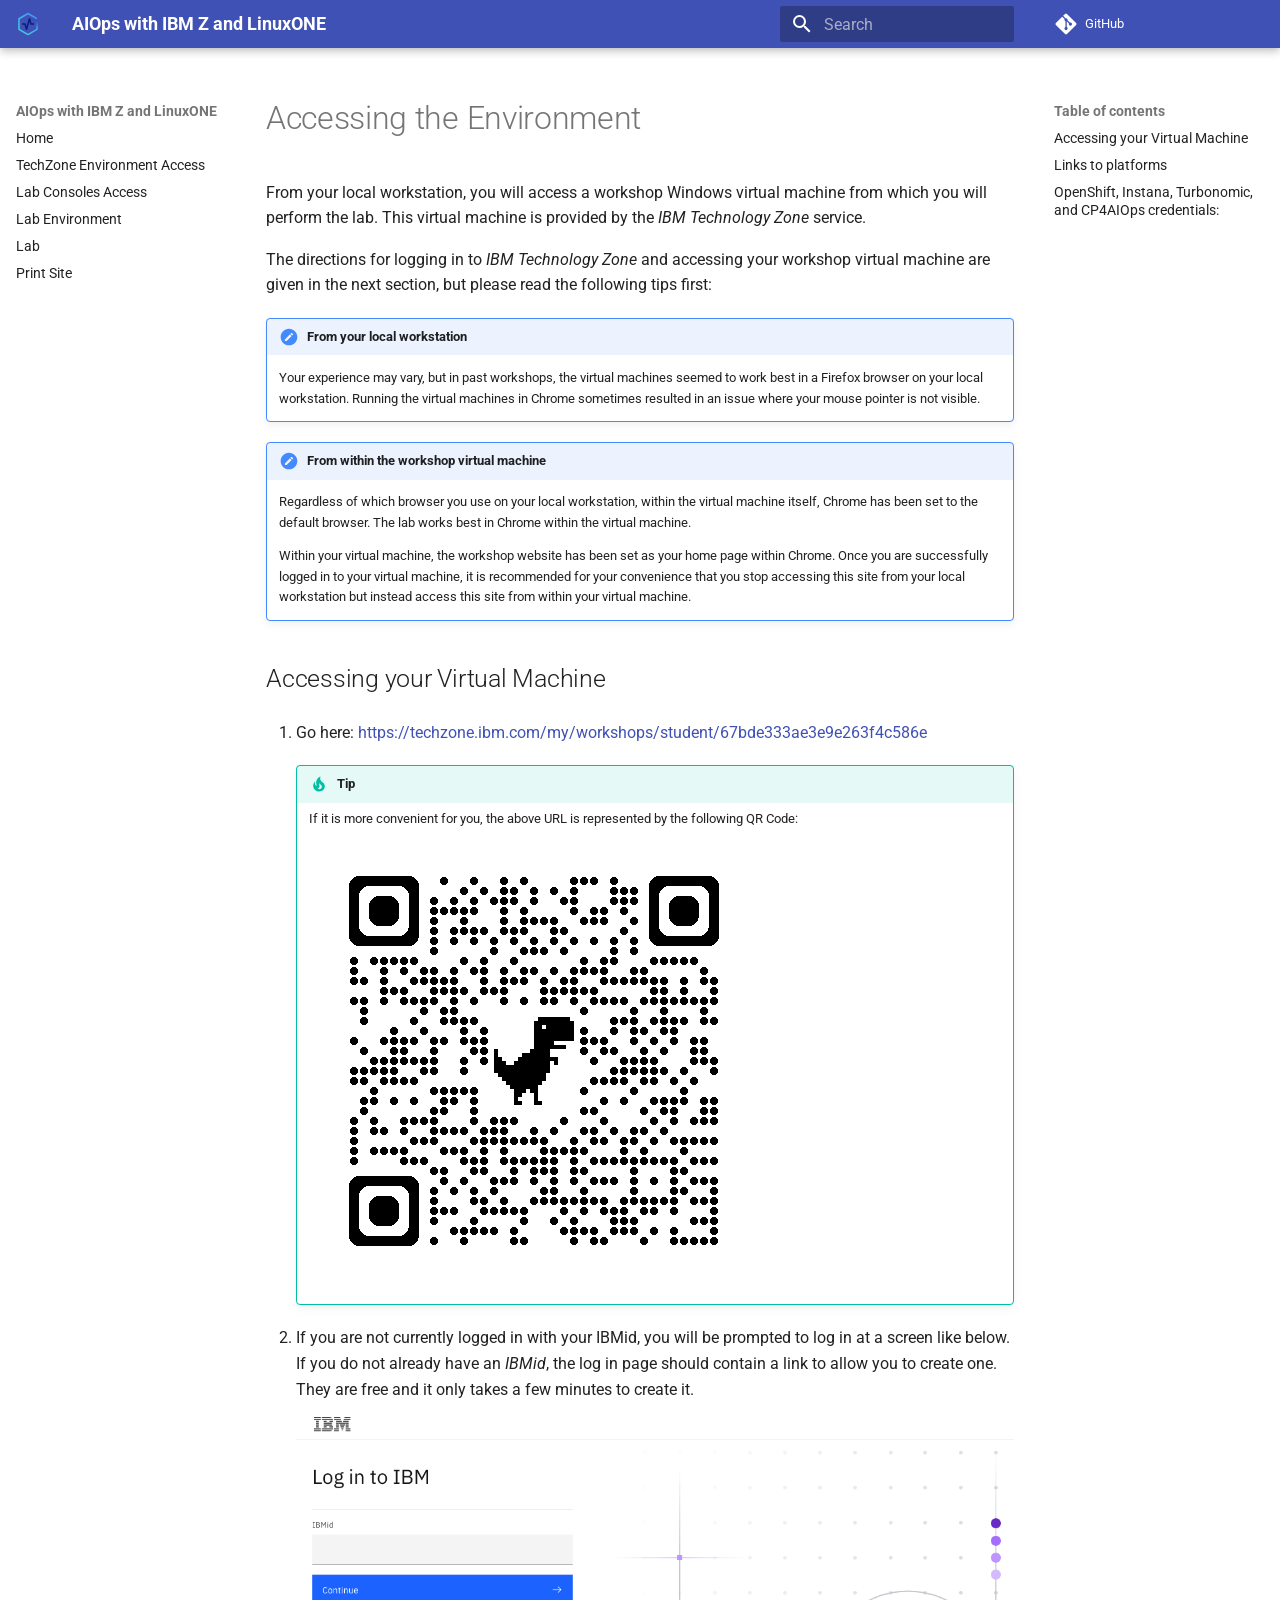
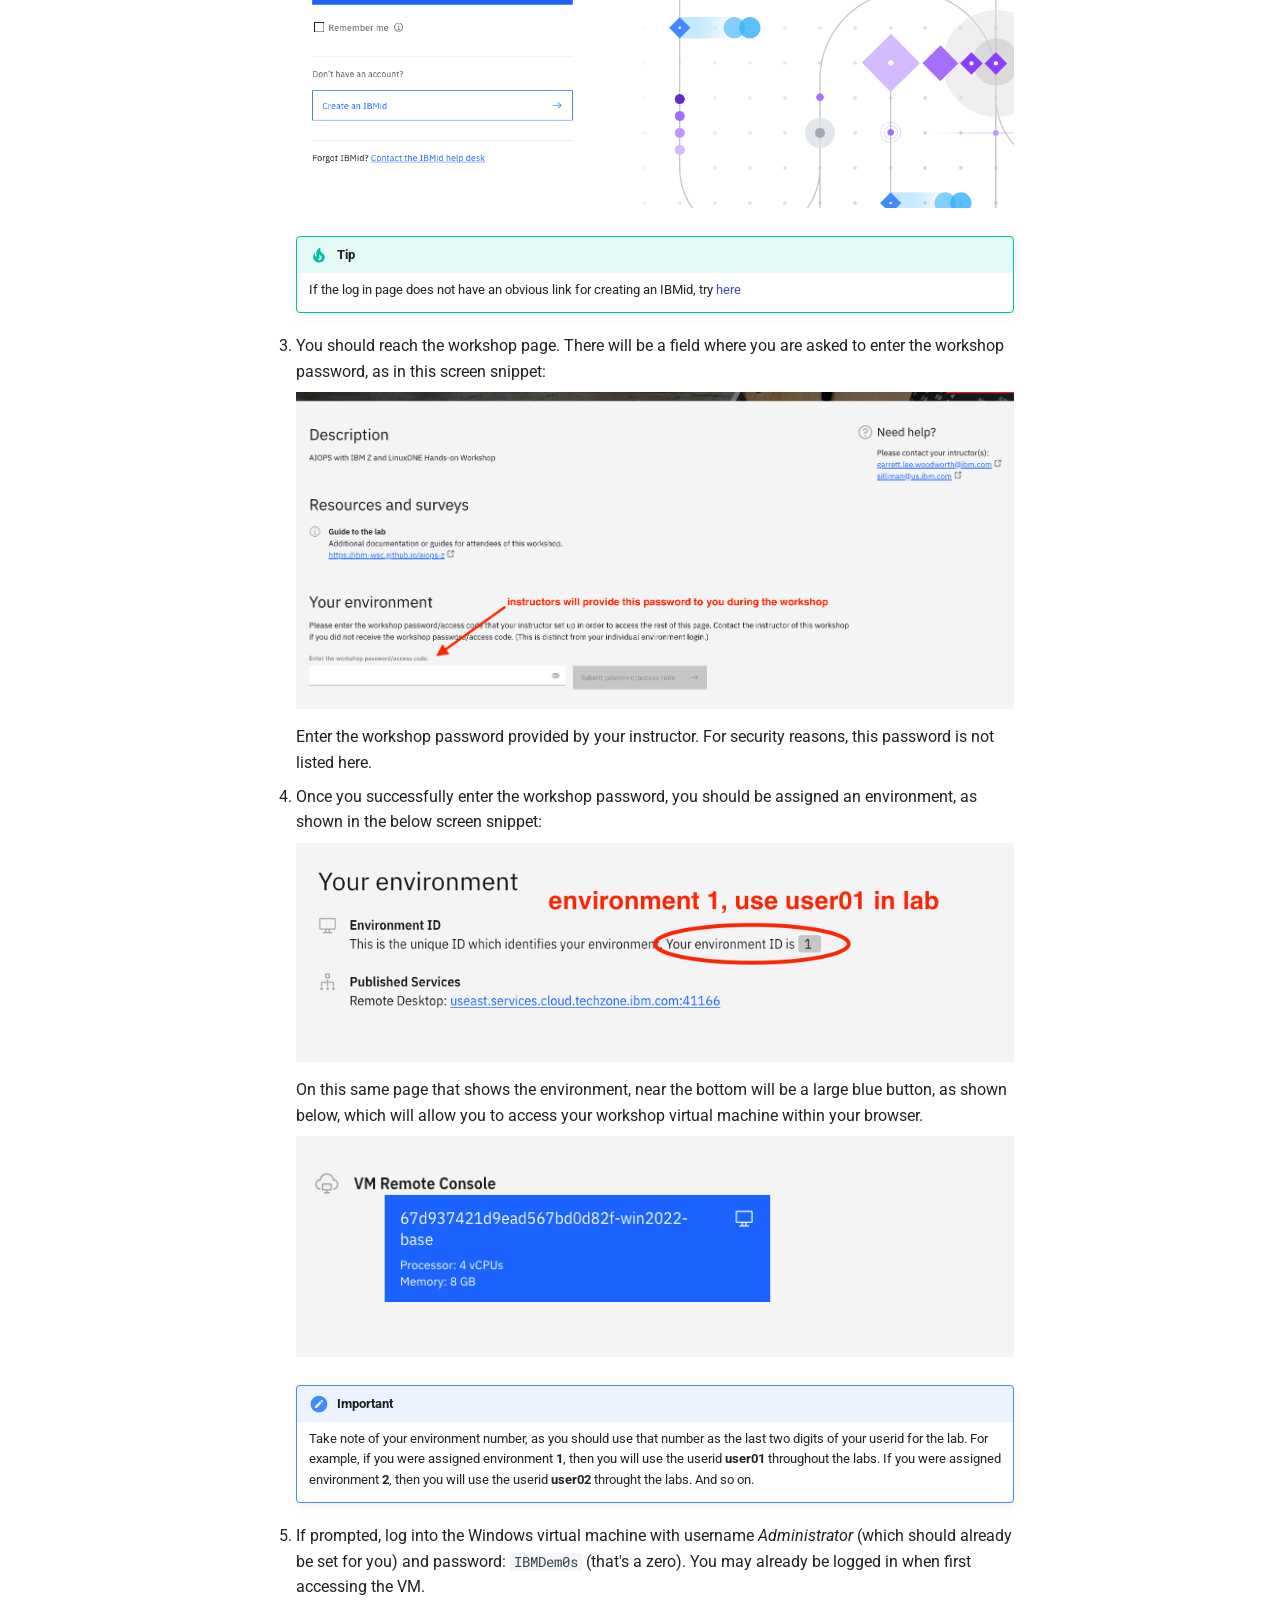
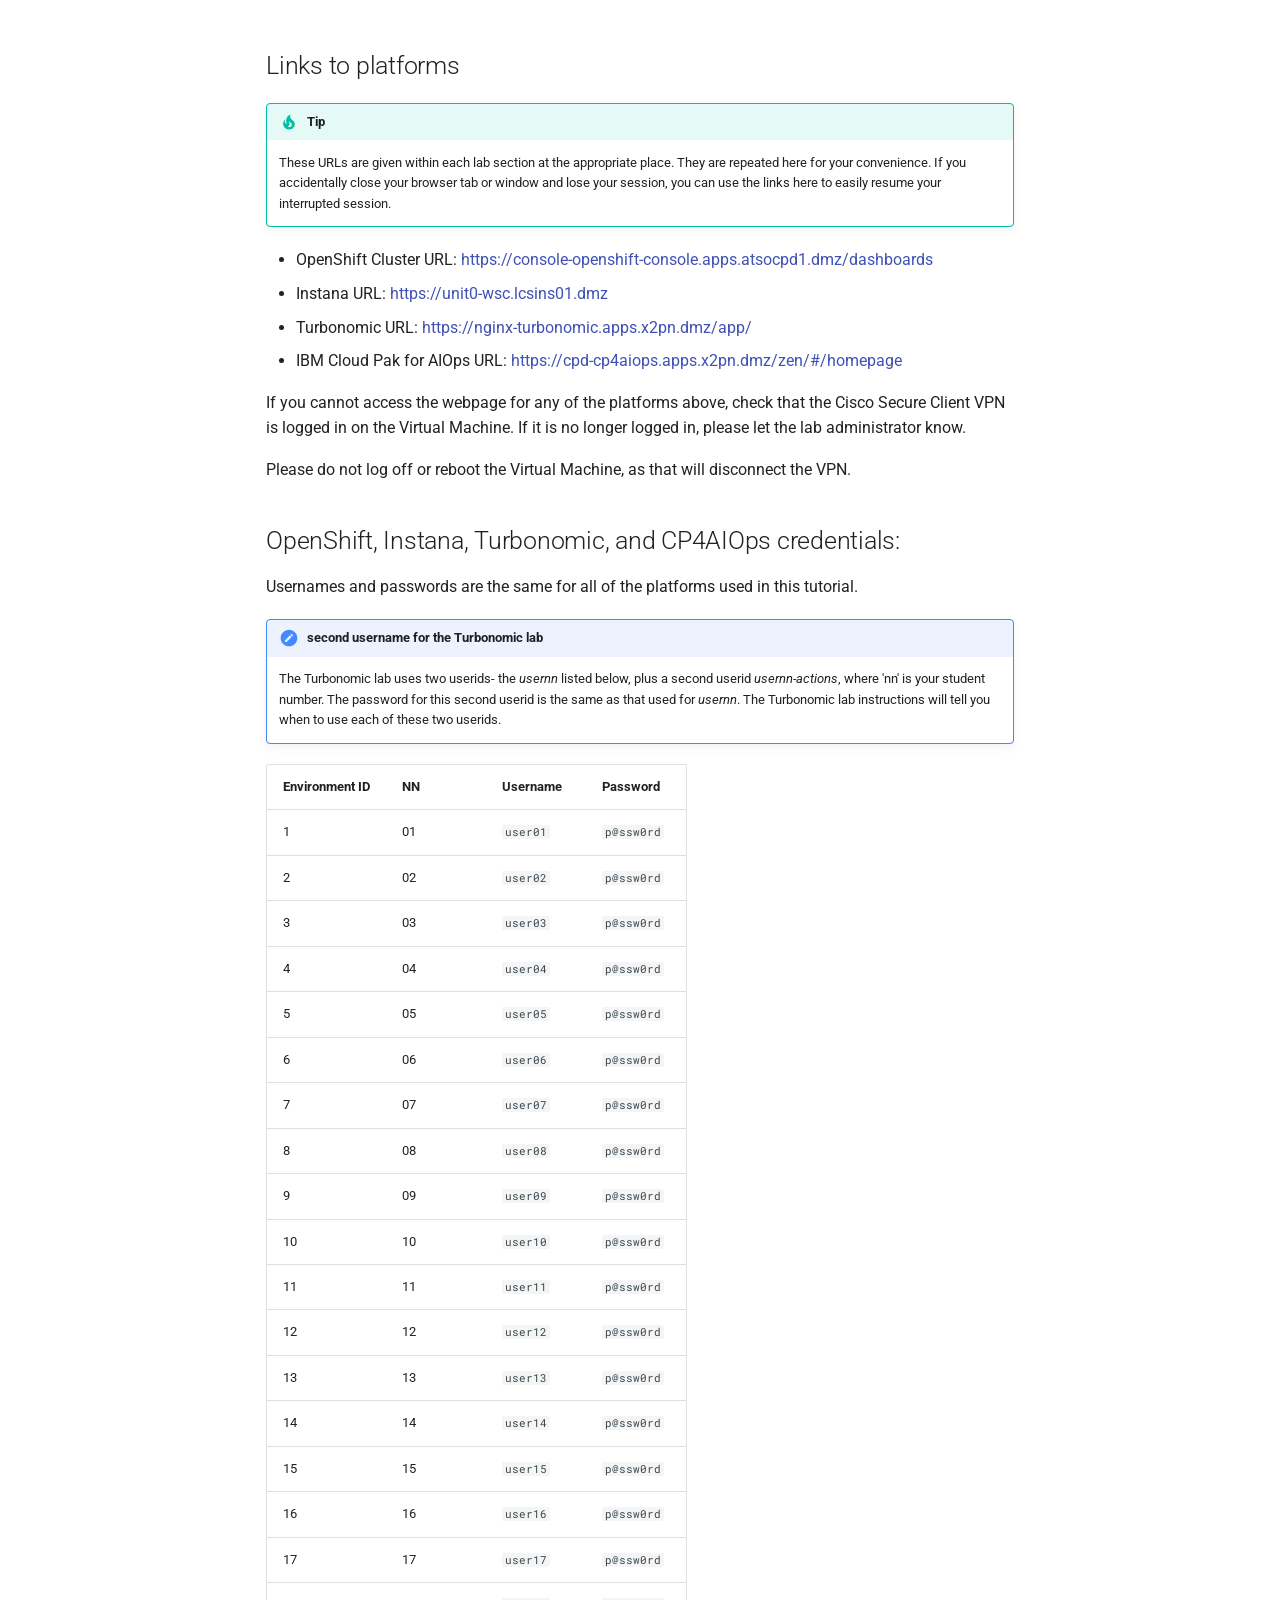
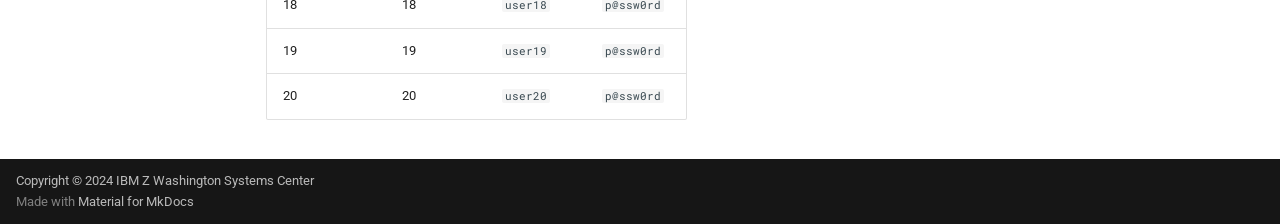
==== commit a853641d: "Deployed  with MkDocs version: 1.6.1" ====
--- a/access/index.html
+++ b/access/index.html
@@ -301,7 +301,7 @@
   
   
   <span class="md-ellipsis">
-    Lab Architecture
+    Lab Environment
     
   </span>
   
